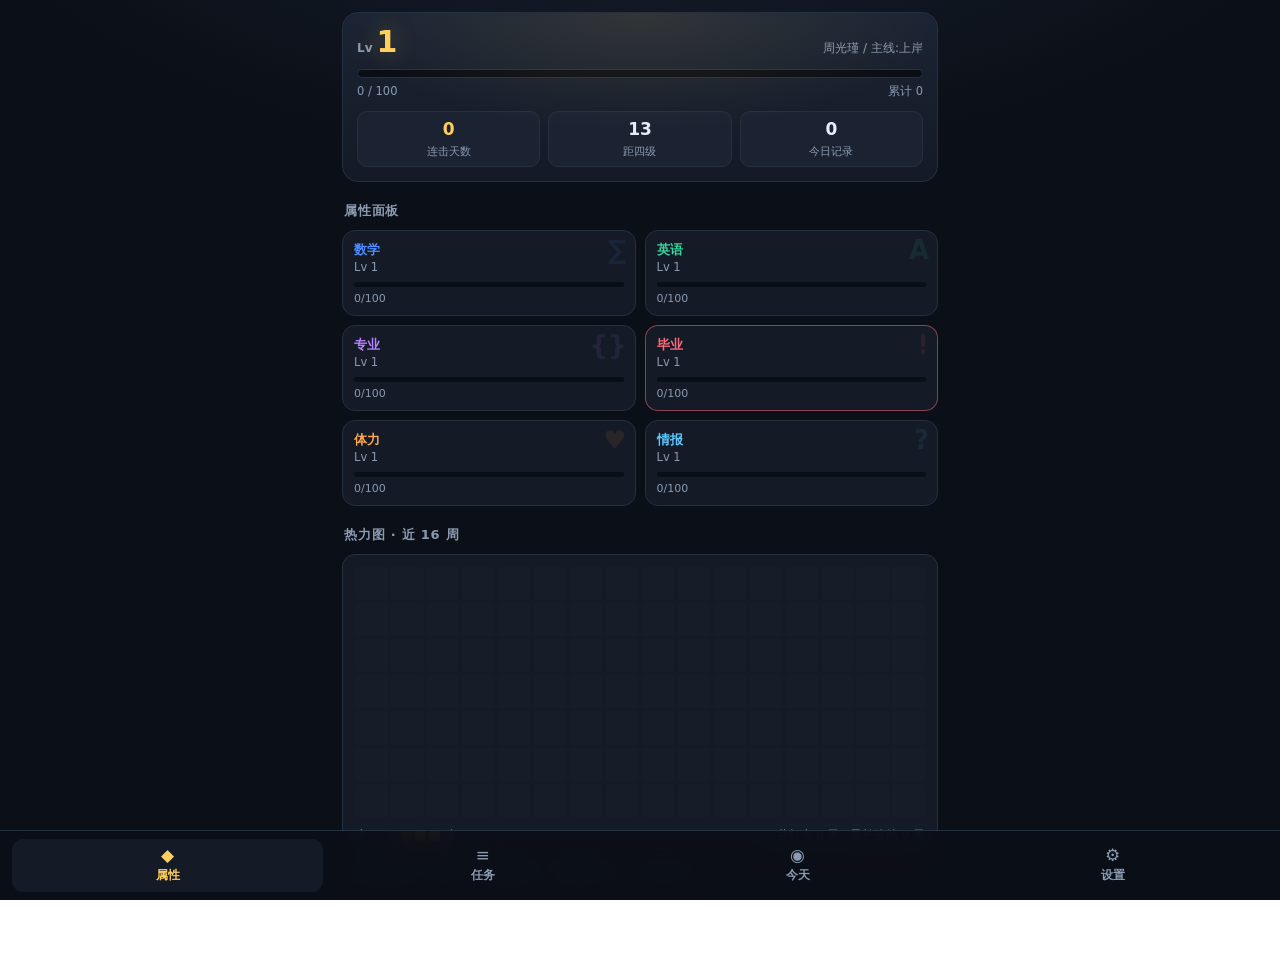
==== index.html @ 37617f22 "deploy 2026-10-19 11:22" ====
<!DOCTYPE html>
<html lang="zh-CN">
<head>
<meta charset="utf-8">
<title>战力面板 · Life RPG</title>
<meta name="viewport" content="width=device-width,initial-scale=1,viewport-fit=cover">
<meta name="theme-color" content="#0b0f17">
<meta name="apple-mobile-web-app-capable" content="yes">
<meta name="mobile-web-app-capable" content="yes">
<meta name="apple-mobile-web-app-status-bar-style" content="black-translucent">
<meta name="apple-mobile-web-app-title" content="战力面板">
<link rel="manifest" href="manifest.webmanifest">
<link rel="apple-touch-icon" href="icon-180.png">
<link rel="icon" href="icon-192.png">
<style>
:root{--bg:#0b0f17;--panel:#141a26;--panel2:#1b2333;--line:#26313f;--txt:#e7edf7;--dim:#8b9ab0;--gold:#ffcf5c;--danger:#ff6b7a;--tabh:62px}
*{box-sizing:border-box}
html,body{margin:0;padding:0}
body{
  background:radial-gradient(1200px 600px at 50% -200px,#1a2436 0%,var(--bg) 60%) fixed;
  color:var(--txt);
  font-family:system-ui,-apple-system,"PingFang SC","Microsoft YaHei",sans-serif;
  -webkit-tap-highlight-color:transparent;-webkit-text-size-adjust:100%;
  padding:calc(env(safe-area-inset-top) + 12px) 12px calc(var(--tabh) + env(safe-area-inset-bottom) + 24px);
  max-width:620px;margin:0 auto;
}
h2{font-size:13px;font-weight:600;color:var(--dim);margin:20px 2px 10px;letter-spacing:.06em}
h2:first-child{margin-top:4px}

/* 页面切换 */
.page{display:none}
.page.on{display:block;animation:fade .18s ease-out}
@keyframes fade{from{opacity:0;transform:translateY(4px)}to{opacity:1;transform:none}}

/* 底部导航 */
.tabbar{
  position:fixed;left:0;right:0;bottom:0;z-index:40;
  display:flex;gap:4px;padding:8px 12px calc(env(safe-area-inset-bottom) + 8px);
  background:rgba(11,15,23,.92);backdrop-filter:blur(14px);
  border-top:1px solid var(--line);
}
.tabbar button{
  flex:1;background:transparent;border:0;color:var(--dim);font-family:inherit;
  font-size:12px;font-weight:600;padding:8px 0;border-radius:11px;cursor:pointer;
  display:flex;flex-direction:column;align-items:center;gap:3px;
}
.tabbar button b{font-size:17px;font-weight:400;line-height:1}
.tabbar button.on{color:var(--gold);background:var(--panel)}

/* 顶部状态 */
.hud{background:linear-gradient(180deg,#1b2434,#141a26);border:1px solid var(--line);border-radius:16px;padding:14px;position:relative;overflow:hidden}
.hud::after{content:"";position:absolute;inset:0;background:radial-gradient(300px 120px at 50% 0,rgba(255,207,92,.10),transparent);pointer-events:none}
.hud-top{display:flex;align-items:baseline;gap:10px}
.lv{font-size:30px;font-weight:800;color:var(--gold);line-height:1;text-shadow:0 0 22px rgba(255,207,92,.35)}
.lv small{font-size:12px;font-weight:600;color:var(--dim);margin-right:4px}
.hud-title{font-size:12px;color:var(--dim);margin-left:auto}
.bar{height:9px;border-radius:9px;background:#0a0e15;border:1px solid var(--line);overflow:hidden;margin:12px 0 6px}
.bar>i{display:block;height:100%;width:0;border-radius:9px;transition:width .45s cubic-bezier(.2,.8,.2,1);background:linear-gradient(90deg,#8a6b1f,#ffcf5c)}
.hud-meta{display:flex;justify-content:space-between;font-size:11.5px;color:var(--dim)}
.chips{display:flex;gap:8px;margin-top:12px}
.chip{flex:1;background:var(--panel2);border:1px solid var(--line);border-radius:10px;padding:7px 8px;text-align:center}
.chip b{display:block;font-size:17px;font-weight:800;line-height:1.25}
.chip span{font-size:11px;color:var(--dim)}
.chip.hot b{color:var(--gold)}

/* 属性卡 */
.attrs{display:grid;grid-template-columns:1fr 1fr;gap:9px}
.card{background:var(--panel);border:1px solid var(--line);border-radius:13px;padding:10px 11px;position:relative;overflow:hidden}
.card .glyph{position:absolute;right:8px;top:4px;font-size:26px;opacity:.09;font-weight:800}
.card h3{margin:0;font-size:13px;font-weight:700}
.card .cval{font-size:11.5px;color:var(--dim);margin-top:1px}
.card .cbar{height:5px;border-radius:5px;background:#0a0e15;overflow:hidden;margin:8px 0 5px}
.card .cbar>i{display:block;height:100%;width:0;border-radius:5px;transition:width .45s cubic-bezier(.2,.8,.2,1)}
.card .foot{font-size:11px;color:var(--dim);display:flex;justify-content:space-between}
.card.risk{border-color:rgba(255,107,122,.5)}
.card.risk h3{color:var(--danger)}
.card.bump{animation:bump .45s}
@keyframes bump{0%{transform:scale(1)}35%{transform:scale(1.045)}100%{transform:scale(1)}}

/* 热力图 */
.hm{background:var(--panel);border:1px solid var(--line);border-radius:13px;padding:12px}
.hmgrid{display:grid;grid-auto-flow:column;grid-template-columns:repeat(16,1fr);grid-template-rows:repeat(7,1fr);gap:3px;aspect-ratio:16/7}
.hmgrid i{display:block;border-radius:3px;background:#161d29}
.hmgrid i.f{background:#0f141d}
.hmgrid i.l1{background:#4a3a17}
.hmgrid i.l2{background:#8a6b1f}
.hmgrid i.l3{background:#c9a03a}
.hmgrid i.l4{background:#ffcf5c;box-shadow:0 0 7px rgba(255,207,92,.5)}
.hmlegend{display:flex;align-items:center;gap:6px;margin-top:11px;font-size:11.5px;color:var(--dim)}
.hmlegend .sw{display:flex;gap:3px}
.hmlegend .sw b{width:11px;height:11px;border-radius:3px;display:block}
.hmlegend #hmstat{margin-left:auto;font-variant-numeric:tabular-nums}
.hmdetail{margin-top:9px;padding-top:9px;border-top:1px solid #1b2431;font-size:11.5px;color:var(--txt);font-variant-numeric:tabular-nums}
.hmdetail[hidden]{display:none}
.hmgrid i.sel{outline:1px solid var(--gold);outline-offset:1px}

/* 任务 */
.taskhead{display:flex;align-items:center;gap:8px;margin:4px 0 10px}
.taskhead h2{margin:0;flex:1}
.mini{background:var(--panel);border:1px solid var(--line);color:var(--txt);border-radius:10px;padding:8px 12px;font-size:12px;font-family:inherit;cursor:pointer}
.mini.on{border-color:var(--gold);color:var(--gold)}
.dcard{background:var(--panel);border:1px solid var(--line);border-radius:13px;padding:12px 13px;margin-bottom:10px}
.dcard .dt{display:flex;align-items:baseline;gap:5px;font-size:12.5px;color:var(--dim)}
.dcard .dt b{font-size:20px;font-weight:800;color:var(--txt);line-height:1;font-variant-numeric:tabular-nums}
.dcard .dt b.done{color:var(--gold)}
.dcard .dt span{margin-left:auto;font-variant-numeric:tabular-nums}
.dcard .dbar{height:7px;border-radius:7px;background:#0a0e15;border:1px solid var(--line);overflow:hidden;margin-top:9px}
.dcard .dbar>i{display:block;height:100%;width:0;border-radius:7px;background:linear-gradient(90deg,#8a6b1f,#ffcf5c);transition:width .45s cubic-bezier(.2,.8,.2,1)}
.tasks{display:flex;flex-direction:column;gap:8px}
.task{display:flex;align-items:center;gap:11px;background:var(--panel);border:1px solid var(--line);border-radius:13px;padding:12px 13px;cursor:pointer;transition:transform .1s,background .15s}
.task:active{transform:scale(.985);background:var(--panel2)}
.task .dot{width:9px;height:9px;border-radius:50%;flex:none}
.task .tt{flex:1;min-width:0}
.task .tt b{display:block;font-size:14.5px;font-weight:600}
.task .tt i{display:block;font-size:11.5px;color:var(--dim);font-style:normal;margin-top:2px;overflow:hidden;text-overflow:ellipsis;white-space:nowrap}
.task .xp{font-size:12px;font-weight:800;flex:none}
.task .del{background:transparent;border:1px solid rgba(255,107,122,.5);color:var(--danger);border-radius:8px;padding:6px 9px;font-size:11px;font-family:inherit;flex:none}
.task.done{opacity:.42;background:#101620}
.task.done .tt b{color:var(--dim)}
.task.done .dot{box-shadow:none;filter:grayscale(.7)}
.task.done .xp{color:var(--dim)}

/* 今日主线 */
.focus{background:linear-gradient(180deg,#1d2740,#141a26);border:1px solid rgba(255,207,92,.38);border-radius:16px;padding:15px;position:relative;overflow:hidden;margin-bottom:4px}
.focus::after{content:"";position:absolute;inset:0;background:radial-gradient(280px 120px at 18% 0,rgba(255,207,92,.13),transparent);pointer-events:none}
.focus .ft{font-size:11.5px;color:var(--gold);letter-spacing:.16em;font-weight:700}
.focus .fn{font-size:23px;font-weight:800;margin:9px 0 7px;line-height:1.25;position:relative}
.focus .fm{font-size:11.5px;color:var(--dim);line-height:1.6;position:relative}
.focus .fm b{color:var(--gold)}
.focus .frow2{display:flex;gap:8px;margin-top:13px;position:relative}
.focus .frow2 button{flex:1;background:rgba(255,207,92,.13);border:1px solid rgba(255,207,92,.45);color:var(--gold);border-radius:10px;padding:10px 0;font-size:12.5px;font-weight:700;font-family:inherit;cursor:pointer}
.focus .frow2 button.ghost{background:transparent;border-color:var(--line);color:var(--dim);font-weight:600}
.focus .frow2 button:active{background:rgba(255,207,92,.24)}

/* 倒计时 */
.cds{display:flex;gap:8px}
.cd{flex:1;background:var(--panel);border:1px solid var(--line);border-radius:12px;padding:11px 6px;text-align:center;cursor:pointer;min-width:0}
.cd b{display:block;font-size:20px;font-weight:800;line-height:1.15;font-variant-numeric:tabular-nums}
.cd b small{font-size:10.5px;font-weight:600;color:var(--dim);margin-left:2px}
.cd span{font-size:11px;color:var(--dim);display:block;margin-top:3px;overflow:hidden;text-overflow:ellipsis;white-space:nowrap}
.cd.hot b{color:var(--gold)}
.cd.add{border-style:dashed;color:var(--dim);display:flex;align-items:center;justify-content:center;font-size:12px}
.cd:active{background:var(--panel2)}

/* 备考 / 章节进度 */
.tracks{display:flex;flex-direction:column;gap:8px}
.trk{background:var(--panel);border:1px solid var(--line);border-radius:12px;padding:11px 12px}
.trk .th{display:flex;align-items:baseline;gap:6px;font-size:12.5px}
.trk .th b{font-size:13px;font-weight:700}
.trk .th em{font-style:normal;color:var(--dim);font-variant-numeric:tabular-nums;margin-left:auto;font-size:11.5px}
.trk .tb{height:6px;border-radius:6px;background:#0a0e15;overflow:hidden;margin-top:8px}
.trk .tb>i{display:block;height:100%;width:0;border-radius:6px;background:linear-gradient(90deg,#2f5fb0,#4f8cff);transition:width .4s cubic-bezier(.2,.8,.2,1)}
.trk .nx{margin-top:7px;font-size:11px;color:var(--dim)}
.trk .ops{display:flex;gap:6px;margin-top:9px}
.trk .ops button{flex:1;background:var(--panel2);border:1px solid var(--line);color:var(--txt);border-radius:8px;padding:7px 0;font-size:12px;font-family:inherit;cursor:pointer}
.trk .ops button:active{background:#232e40}
.trk .ops button.p{color:var(--gold);border-color:rgba(255,207,92,.4)}

/* 断了的 */
.gaps{background:var(--panel);border:1px solid var(--line);border-radius:13px;overflow:hidden}
.gap{display:flex;align-items:center;gap:9px;padding:10px 12px;border-bottom:1px solid #1b2431;font-size:13px}
.gap:last-child{border-bottom:0}
.gap .gd{width:7px;height:7px;border-radius:50%;flex:none}
.gap .gn{flex:1;font-weight:600}
.gap .gv{font-size:12px;color:var(--gold);font-weight:700;font-variant-numeric:tabular-nums}
.gap.bad .gv{color:var(--danger)}

/* 表单 */
.form{background:var(--panel);border:1px solid var(--line);border-radius:13px;padding:13px;margin-bottom:10px}
.frow{display:flex;align-items:center;gap:10px;margin-bottom:9px}
.frow label{width:44px;font-size:12px;color:var(--dim);flex:none}
.frow input,.frow select{flex:1;width:100%;background:#0a0e15;border:1px solid var(--line);border-radius:9px;color:var(--txt);padding:9px 10px;font-size:13px;font-family:inherit;min-width:0}
.hubtip{font-size:11.5px;color:var(--dim);line-height:1.7;margin:0 2px 10px}

/* 战报 */
.rep{background:var(--panel);border:1px solid var(--line);border-radius:13px;padding:12px 13px;font-size:12.5px;line-height:1.95;white-space:pre-wrap;color:#c9d6e6;font-variant-numeric:tabular-nums}
.copybtn{width:100%;margin-top:8px;background:var(--panel);border:1px solid var(--line);color:var(--txt);border-radius:11px;padding:11px 0;font-size:12.5px;font-family:inherit;cursor:pointer}
.copybtn:active{background:var(--panel2)}

/* 时间线 */
.tl{background:var(--panel);border:1px solid var(--line);border-radius:13px;overflow:hidden}
.tl .row{display:flex;align-items:center;gap:9px;padding:9px 12px;border-bottom:1px solid #1b2431;font-size:13px}
.tl .row:last-child{border-bottom:0}
.tl .row .tm{color:var(--dim);font-size:11.5px;font-variant-numeric:tabular-nums;flex:none}
.tl .row .nm{font-weight:600}
.tl .row .g{margin-left:auto;font-size:12px;font-weight:800}
.tl .row .undo{flex:none;background:transparent;border:1px solid var(--line);color:var(--dim);border-radius:7px;width:26px;height:26px;line-height:1;font-size:12px;font-family:inherit;padding:0;cursor:pointer;margin-left:8px}
.tl .row .undo:active{color:var(--danger);border-color:rgba(255,107,122,.6)}
.empty{padding:20px 12px;text-align:center;color:var(--dim);font-size:12.5px;line-height:1.8}

/* 工具 */
.tools{display:flex;gap:8px;margin-top:22px}
.tools button,.tools label{flex:1;text-align:center;background:var(--panel);border:1px solid var(--line);color:var(--dim);border-radius:11px;padding:11px 0;font-size:12px;font-family:inherit;cursor:pointer}
.tools button:active,.tools label:active{background:var(--panel2)}
.note{font-size:11.5px;color:var(--dim);line-height:1.7;margin:12px 2px 0}
.note b{color:#c9d6e6}

/* 反馈 */
.demobar{display:flex;align-items:center;gap:8px;background:rgba(255,207,92,.14);border:1px solid rgba(255,207,92,.45);color:var(--gold);border-radius:11px;padding:9px 12px;font-size:11.5px;margin-bottom:12px}
.demobar b{font-weight:800}
.demobar a{margin-left:auto;color:var(--gold);text-decoration:underline;flex:none}
.demobar[hidden]{display:none}
#toast{position:fixed;left:50%;bottom:calc(var(--tabh) + env(safe-area-inset-bottom) + 18px);transform:translateX(-50%);pointer-events:none;z-index:50;display:flex;flex-direction:column;gap:6px;align-items:center}
#toast div{background:rgba(20,26,38,.96);border:1px solid var(--line);border-radius:11px;padding:9px 15px;font-size:13px;font-weight:700;animation:rise 1.5s ease-out forwards;white-space:nowrap;box-shadow:0 10px 30px rgba(0,0,0,.45)}
@keyframes rise{0%{opacity:0;transform:translateY(14px) scale(.94)}18%{opacity:1;transform:translateY(0) scale(1)}100%{opacity:0;transform:translateY(-26px)}}
</style>
</head>
<body>

<div class="demobar" id="demobar" hidden>
  <b>演示模式</b> · 数据是假的,不会写进你的存档
  <span id="demobarHint" hidden>关掉页面即可退出</span>
  <a href="./" id="demobarLink">退出演示</a>
</div>

<!-- ============ 页1:属性 ============ -->
<section class="page" id="p-panel">
  <div class="hud">
    <div class="hud-top">
      <div class="lv"><small>Lv</small><span id="plv">1</span></div>
      <div class="hud-title">周光瑾 / 主线:上岸</div>
    </div>
    <div class="bar"><i id="pxp"></i></div>
    <div class="hud-meta"><span id="pxptxt">0 / 100</span><span id="ptotal">累计 0</span></div>
    <div class="chips">
      <div class="chip hot"><b id="streak">0</b><span>连击天数</span></div>
      <div class="chip"><b id="dday">–</b><span id="ddlabel">倒计时</span></div>
      <div class="chip"><b id="todayn">0</b><span>今日记录</span></div>
    </div>
  </div>

  <h2>属性面板</h2>
  <div class="attrs" id="attrs"></div>

  <h2>热力图 · 近 16 周</h2>
  <div class="hm">
    <div class="hmgrid" id="hm"></div>
    <div class="hmlegend">
      <span>少</span>
      <span class="sw"><b style="background:#161d29"></b><b style="background:#4a3a17"></b><b style="background:#8a6b1f"></b><b style="background:#c9a03a"></b><b style="background:#ffcf5c"></b></span>
      <span>多</span>
      <span id="hmstat">—</span>
    </div>
    <div class="hmdetail" id="hmdetail" hidden></div>
  </div>

  <div class="note" id="trkSum">—</div>

</section>

<!-- ============ 页2:任务 ============ -->
<section class="page" id="p-tasks">
  <div class="taskhead">
    <h2 id="taskTitle">任务列表</h2>
    <button class="mini" id="btnManage">管理</button>
    <button class="mini" id="btnNew">+ 新建</button>
  </div>
  <div class="dcard" id="doneCard"></div>

  <div class="form" id="taskForm" hidden>
    <div class="frow"><label>名称</label><input id="fName" maxlength="20" placeholder="例如:数学一节"></div>
    <div class="frow"><label>属性</label><select id="fAttr"></select></div>
    <div class="frow"><label>经验</label><input id="fXp" type="number" min="1" max="300" inputmode="numeric" value="20"></div>
    <div class="frow"><label>时间</label><input id="fTime" type="time"></div>
    <div class="frow"><label>说明</label><input id="fDesc" maxlength="30" placeholder="可选"></div>
    <div class="tools" style="margin-top:4px">
      <button id="fSave">保存</button>
      <button id="fCancel">取消</button>
    </div>
  </div>

  <div class="tasks" id="tasks"></div>

  <div class="tools">
    <button id="btnResetTasks">恢复默认任务</button>
  </div>
</section>

<!-- ============ 页3:今天 ============ -->
<section class="page" id="p-today">
  <div class="focus" id="focus"></div>

  <div class="taskhead">
    <h2>倒计时</h2>
    <button class="mini" id="btnCdAdd">+ 添加</button>
  </div>
  <div class="cds" id="cds"></div>
  <div class="form" id="cdForm" hidden>
    <div class="frow"><label>名称</label><input id="cdName" maxlength="10" placeholder="例如:四级"></div>
    <div class="frow"><label>日期</label><input id="cdDate" type="date"></div>
    <div class="tools" style="margin-top:4px">
      <button id="cdSave">保存</button>
      <button id="cdCancel">取消</button>
      <button id="cdDel">删除</button>
    </div>
  </div>

  <h2>进度</h2>
  <div class="tracks" id="tracks"></div>

  <h2>今天</h2>
  <div class="tl" id="tl"></div>

  <h2 id="gapsTitle">断了的</h2>
  <div class="gaps" id="gaps"></div>

  <h2>今日结算</h2>
  <div class="rep" id="rep"></div>
  <button class="copybtn" id="btnCopy">复制今日战报</button>
  <button class="copybtn" id="btnShare" style="margin-top:8px">分享战报</button>
</section>

<!-- ============ 页4:设置 ============ -->
<section class="page" id="p-setup">
  <h2>同步到日历</h2>
  <p class="hubtip">给任务设了「时间」的,会导出成每天重复的日程。日历是<b>单向</b>的:这里是源头,日历只是收件箱——改完任务重新导一次即可。</p>
  <div class="tools" style="margin-top:0">
    <button id="btnIcsShare">分享到日历</button>
    <button id="btnIcsDown">导出 .ics</button>
  </div>
  <div class="note" id="icsNote">还没有设时间的任务。</div>

  <h2>数据</h2>
  <div class="tools" style="margin-top:0" id="dataTools">
    <button id="btnExp">导出备份</button>
    <label>导入备份<input type="file" id="fileImp" accept=".json,application/json" hidden></label>
    <button id="btnRst">清空</button>
  </div>
  <div class="note" id="bknote">数据只存在这台设备的浏览器里,清缓存或换浏览器就会丢。</div>

  <h2>音效</h2>
  <div class="tools" style="margin-top:0">
    <button id="btnSound">完成音效:开</button>
  </div>

  <h2>同步</h2>
  <p class="hubtip">打卡后自动把存档推到 <b>guangcat/life-rpg-data</b>(私有仓库),电脑上的定时任务从那里读。token 只存在这台设备,不会进备份文件。</p>
  <input id="syncTok" type="password" autocomplete="off" autocapitalize="off" spellcheck="false" placeholder="粘贴 GitHub token" style="width:100%;background:#0a0e15;border:1px solid var(--line);border-radius:9px;color:var(--txt);padding:9px 10px;font-size:13px;font-family:inherit">
  <div class="tools" style="margin-top:10px">
    <button id="btnSync">立即同步</button>
    <button id="btnSyncOff">停用同步</button>
  </div>
  <div class="note" id="syncNote">未设置</div>

  <div id="demoBlock">
  <h2>演示</h2>
  <div class="tools" style="margin-top:0">
    <button id="btnDemo">演示模式</button>
    <button id="btnDemoLock">演示 · 锁住退出</button>
  </div>
  </div>
</section>

<nav class="tabbar">
  <button data-p="panel" class="on"><b>◆</b>属性</button>
  <button data-p="tasks"><b>≡</b>任务</button>
  <button data-p="today"><b>◉</b>今天</button>
  <button data-p="setup"><b>⚙</b>设置</button>
</nav>

<div id="toast"></div>

<script>
/* URL 标志位。抽成函数是为了能在自检里直接喂字符串测,不依赖 location。 */
function queryFlag(name,search){
  const s=(search!==undefined)?search:((typeof location!=='undefined'&&location.search)||'');
  return new RegExp('[?&]'+name+'(=1)?(&|$)').test(s);
}
/* 演示模式:?demo=1 用一份假数据,存到另一个键、且完全不落盘,把手机递给别人点也不会污染记录。
   ?demo=1&lock=1 是"锁住的演示":不显示退出入口,而且进入时用 location.replace
   把真实 App 的历史记录顶掉,连返回键都回不到真实数据。 */
const DEMO=queryFlag('demo');
const DEMO_LOCK=DEMO&&queryFlag('lock');
const KEY=DEMO?'liferpg.demo':'liferpg.v1';
const UIKEY=DEMO?'liferpg.demo.ui':'liferpg.ui';

/* ===== 同步:打卡后把存档推到 GitHub 私有仓库 =====
   存档只在这台设备的 localStorage 里,电脑上的定时任务读不到。
   所以每次 save() 把整份存档 PUT 到 guangcat/life-rpg-data。
   token 单独存在 liferpg.sync,不进 S,所以导出备份里不会带着它。 */
const SYNC_REPO='guangcat/life-rpg-data';
const SYNC_PATH='backup.json';
const SYNC_KEY='liferpg.sync';
const syncCfg=function(){try{return JSON.parse(localStorage.getItem(SYNC_KEY)||'{}');}catch(e){return {};}};

const CATS=[
  {k:'math', n:'数学', c:'#4f8cff', g:'∑'},
  {k:'eng',  n:'英语', c:'#37d6a0', g:'A'},
  {k:'cs',   n:'专业', c:'#b783ff', g:'{}'},
  {k:'grad', n:'毕业', c:'#ff6b7a', g:'!'},
  {k:'vit',  n:'体力', c:'#ffa94d', g:'♥'},
  {k:'intel',n:'情报', c:'#5ec8ff', g:'?'}
];

/* 任务表版本号。改了下面这张表就要 +1,老存档会走一次 upgrade(),
   把旧默认任务换成新的,但打卡历史(log / days / attr)一条都不动。 */
const TASK_SET=2;

/* 任务按真实课表排的时间。t 是开始时间,wd 是星期(1=周一 … 7=周日),
   不写 wd 就是每天;写了的导出日历时只在那几天重复。 */
const DEFAULT_TASKS=[
  {id:'eng_main',  n:'背词 25 分钟',  c:'eng',  xp:25, d:'醒来第一件事', t:'07:00'},
  {id:'eng_drill', n:'精听一篇',      c:'eng',  xp:30, d:'35 分钟,精听或四级阅读', t:'07:25'},
  {id:'eng_words', n:'只背词',        c:'eng',  xp:12, d:'5 分钟也算,重要的是不断', t:''},
  {id:'prob_video',n:'概率论看课',    c:'math', xp:25, d:'1.9 倍速,约 1.5 集', t:'20:25'},
  {id:'math_block',n:'数学看课',      c:'math', xp:40, d:'45 分钟,高数', t:'21:00'},
  {id:'math_do',   n:'数学做题',      c:'math', xp:35, d:'45 分钟,做题才算数', t:'21:45'},
  {id:'math_fix',  n:'翻昨天错题',    c:'math', xp:15, d:'不想开始就先做这个', t:''},
  {id:'prob_makeup',n:'概率论补欠',   c:'math', xp:25, d:'补这周欠的集', t:'09:00', wd:[6]},
  {id:'prob_quiz', n:'概率论课后题',  c:'math', xp:50, d:'课后题 + 订正', t:'09:00', wd:[7]},
  {id:'grad_class',n:'上课全勤',      c:'grad', xp:20, d:'一节不逃,平时分是免费分', t:''},
  {id:'grad_hw',   n:'交作业',        c:'grad', xp:15, d:'平时分是白给的', t:''},
  {id:'grad_intel',n:'要考纲/往年题', c:'intel',xp:35, d:'免听课最大的风险是不知道考什么', t:''},
  {id:'vit_sleep', n:'23:30 关手机',  c:'vit',  xp:20, d:'作息是体力的唯一来源', t:'23:30'},
  {id:'vit_sport', n:'运动 20 分钟',  c:'vit',  xp:25, d:'体质测试也是学分', t:''},
  {id:'weekly',    n:'周复盘',        c:'intel',xp:15, d:'填路线图第 9 节', t:'21:30', wd:[7]},
  {id:'min_open',  n:'打开计划看一眼',c:'intel',xp:8,  d:'最低成本入口,用来续连击', t:''}
];

/* 第一版那 11 条的 id。升级时整批换掉,不在这个名单里的(用户自己加的)保留。 */
const V1_IDS=['eng_drill','eng_words','math_block','math_fix','cs_block',
              'grad_class','grad_hw','grad_intel','vit_sleep','vit_sport','min_open'];

/* 演示模式专用的任务表:去掉带「重修 / 免听」字样的两条。
   把手机递给朋友看时,这两条一眼就能看出私事,不该出现在演示里。 */
const DEMO_HIDE=['grad_class','grad_intel'];
const DEMO_TASKS=DEFAULT_TASKS.filter(t=>DEMO_HIDE.indexOf(t.id)<0);

/* 备考覆盖量 / 章节打点。这两个是「走到哪了」,不是任务,所以不计经验——
   否则会和「英语一局」「数学一节」重复计分。 */
const TRACKS=[
  {k:'vocab', n:'四级词汇', goal:2000, unit:'词', step:10, kind:'count'},
  {k:'paper', n:'四级真题', goal:5,    unit:'套', step:1,  kind:'count'},
  {k:'math',  n:'高数章节', goal:5,    unit:'章', step:1,  kind:'list',
   items:['极限与连续','导数与微分','中值定理与应用','不定积分','定积分及应用']},
  {k:'cs',    n:'408 四门', goal:4,    unit:'门', step:1,  kind:'list',
   items:['数据结构','计算机组成','计算机网络','操作系统']}
];
const freshTracks=function(){
  const o={};
  TRACKS.forEach(function(t){o[t.k]=0;});
  return o;
};

const need=lv=>100+(lv-1)*60;
function lvOf(xp){let lv=1,r=xp;while(r>=need(lv)){r-=need(lv);lv++;}return{lv,rem:r,need:need(lv)};}
const cat=k=>CATS.find(c=>c.k===k)||CATS[0];
const pad2=n=>String(n).padStart(2,'0');
function dayOf(d){return d.getFullYear()+'-'+pad2(d.getMonth()+1)+'-'+pad2(d.getDate());}
const day=()=>dayOf(new Date());
const hm=ts=>{const d=new Date(ts);return pad2(d.getHours())+':'+pad2(d.getMinutes());};
const esc=s=>String(s==null?'':s).replace(/[&<>"]/g,c=>({'&':'&amp;','<':'&lt;','>':'&gt;','"':'&quot;'}[c]));

function defaultCds(){
  const t=new Date();t.setHours(0,0,0,0);
  let e=nthSat(t.getFullYear(),12,3);
  if(!e||e<t)e=nthSat(t.getFullYear()+1,12,3);
  return [{id:'cet4',n:'四级',date:dayOf(e)}];
}

/* 新建任务时带上 added:算「多久没做」要用它,不能拿整个 App 的年龄当基准 */
const freshTasks=function(){
  const d=day();
  return DEFAULT_TASKS.map(function(t){ return Object.assign({},t,{added:d}); });
};

function blank(){
  const a={};
  CATS.forEach(c=>{a[c.k]=0;});
  return {attr:a,log:[],days:{},tasks:freshTasks(),
          cds:defaultCds(),focus:{},sound:true,tracks:freshTracks(),created:Date.now(),tv:TASK_SET};
}

/* 老存档升级。只动任务表:旧默认任务整批换成新版,用户自己加的那些留下,
   打卡历史(log / days / attr)一条不改。升级前把原始 JSON 存一份到
   liferpg.v1.bak,只存第一次的,后面再升级不会覆盖它。 */
function upgrade(o){
  if(o.tv===TASK_SET)return o;
  try{
    if(!localStorage.getItem(KEY+'.bak'))localStorage.setItem(KEY+'.bak',JSON.stringify(o));
  }catch(e){}
  const old=Array.isArray(o.tasks)?o.tasks:[];
  const mine=old.filter(function(t){return V1_IDS.indexOf(t.id)<0;});
  const next=freshTasks().concat(mine);
  next.forEach(function(t){
    const p=old.filter(function(x){return x.id===t.id;})[0];
    if(p&&p.added)t.added=p.added;
  });
  o.tasks=next;
  o.focus={};          /* 主线可能指向被换掉的那条,清掉重挑 */
  o.tv=TASK_SET;
  return o;
}

/* 造一份可看的假数据:近 40 天里留两段空档,今天已经打了 5 条卡。
   完全是确定性的,所以每次进演示模式看到的样子一样。 */
function demoState(){
  const s=blank();
  const now=new Date();now.setHours(0,0,0,0);
  const skip=[3,4,5,6,17];
  const T=DEMO_TASKS.slice().sort((a,b)=>b.xp-a.xp);   // 经验高的排前面,每天轮着取
  const HOLD={math_block:[0,1,2,3]};                    // 这几天故意不做数学,好让「今日主线」有话说
  s.tasks=DEMO_TASKS.map(function(t){
    return Object.assign({},t,{added:dayOf(new Date(now.getTime()-40*86400000))});
  });
  for(let i=39;i>=0;i--){
    if(skip.indexOf(i)>=0)continue;
    const d=new Date(now.getTime());d.setDate(now.getDate()-i);
    const k=dayOf(d);
    const n=(i%3===0)?6:((i%3===1)?4:5);
    s.days[k]={n:0,xp:0};
    for(let j=0;j<n;j++){
      const t=T[(i*2+j+2)%T.length];
      if(HOLD[t.id]&&HOLD[t.id].indexOf(i)>=0)continue;
      s.days[k].n++;
      s.days[k].xp+=t.xp;
      s.attr[t.c]+=t.xp;
      const hh=6+j*2;
      s.log.push({d:k,tm:pad2(hh)+':'+pad2((i*7+j*13)%60),
                  id:t.id,n:t.n,c:t.c,xp:t.xp,ts:d.getTime()+hh*3600000});
    }
  }
  s.created=now.getTime()-40*86400000;
  s.tracks={vocab:1240,paper:2,math:3,cs:1};
  return s;
}

let S=(function(){
  try{
    if(DEMO)return demoState();
    const r=localStorage.getItem(KEY);
    if(!r)return blank();
    let o=JSON.parse(r);
    if(!o||!o.attr)return blank();
    CATS.forEach(c=>{if(typeof o.attr[c.k]!=='number')o.attr[c.k]=0;});
    o.log=o.log||[];o.days=o.days||{};
    if(typeof o.created!=='number')o.created=Date.now();
    o=upgrade(o);
    if(!Array.isArray(o.tasks)||!o.tasks.length)o.tasks=freshTasks();
    /* 老存档的任务没有 added:用 App 创建那天兜底,保持它原来的「多久没做」含义 */
    const born=dayOf(new Date(o.created));
    o.tasks.forEach(function(t){ if(!t.added)t.added=born; });
    if(!Array.isArray(o.cds))o.cds=defaultCds();
    if(!o.focus||typeof o.focus!=='object')o.focus={};
    if(typeof o.sound!=='boolean')o.sound=true;
    if(!o.tracks||typeof o.tracks!=='object')o.tracks=freshTracks();
    TRACKS.forEach(function(t){ if(typeof o.tracks[t.k]!=='number')o.tracks[t.k]=0; });
    return o;
  }catch(e){return blank();}
})();

const save=()=>{if(DEMO)return;try{localStorage.setItem(KEY,JSON.stringify(S));}catch(e){}
  scheduleSync();};
const total=()=>CATS.reduce((s,c)=>s+S.attr[c.k],0);
const taskById=id=>S.tasks.find(t=>t.id===id);

function streakOf(){
  const act=k=>(S.days[k]&&S.days[k].n>0)?1:0;
  const d=new Date();
  if(!act(day()))d.setDate(d.getDate()-1);
  let n=0;
  for(let i=0;i<400;i++){
    if(act(dayOf(d))){n++;d.setDate(d.getDate()-1);}else break;
  }
  return n;
}

function nthSat(y,mo,n){
  let c=0;
  for(let i=1;i<=31;i++){
    const t=new Date(y,mo-1,i);
    if(t.getMonth()!==mo-1)break;
    if(t.getDay()===6&&++c===n)return t;
  }
  return null;
}
function dday(){
  const t=new Date();t.setHours(0,0,0,0);
  let e=nthSat(t.getFullYear(),12,3);
  if(!e||e<t)e=nthSat(t.getFullYear()+1,12,3);
  return Math.max(0,Math.round((e-t)/86400000));
}

function toast(txt,color){
  const box=document.getElementById('toast');
  const el=document.createElement('div');
  el.textContent=txt;
  if(color)el.style.color=color;
  box.appendChild(el);
  setTimeout(()=>el.remove(),1500);
}

/* ---------- 页面切换 ---------- */
const PAGES=['panel','tasks','today','setup'];
let page='panel';
try{const u=localStorage.getItem(UIKEY);if(PAGES.indexOf(u)>=0)page=u;}catch(e){}
function showPage(p){
  page=p;
  PAGES.forEach(k=>{
    const el=document.getElementById('p-'+k);
    if(el)el.classList.toggle('on',k===p);
  });
  document.querySelectorAll('.tabbar button').forEach(b=>b.classList.toggle('on',b.dataset.p===p));
  window.scrollTo(0,0);
  if(!DEMO){try{localStorage.setItem(UIKEY,p);}catch(e){}}
}

/* ---------- 完成音效 ---------- */
/* 用 Web Audio 现场合成一个上行三音的「成就」音。好处:不需要任何音频文件,
   离线也能响,也没有版权问题。
   想换成自己的音效(比如 Steam 那个),把 achievement.mp3 / .m4a / .ogg
   放到和 index.html 同一个目录,会自动优先用它,合成音退化为兜底。 */
let AC=null,CUSTOM=null,customSrc=null,customTried=false;

function probeCustomSound(){
  if(customTried||typeof fetch!=='function')return;
  customTried=true;
  ['achievement.m4a','achievement.mp3','achievement.ogg'].forEach(function(n){
    fetch(n,{method:'HEAD'}).then(function(r){
      if(r.ok&&!customSrc&&typeof Audio!=='undefined'){
        customSrc=n;
        CUSTOM=new Audio(n);
        CUSTOM.preload='auto';
      }
    }).catch(function(){});
  });
}

/* 把排布逻辑抽出来,这样可以用 OfflineAudioContext 离线渲染验证"真的有声音",
   而不是只验证"没报错"。 */
function scheduleAchievement(ctx,t0){
  const master=ctx.createGain();
  master.gain.value=0.8;
  master.connect(ctx.destination);
  [[659.25,0],[987.77,0.085],[1318.51,0.17]].forEach(function(n){
    const at=t0+n[1];
    [[1,0.50],[2,0.14],[3,0.05]].forEach(function(p){
      const o=ctx.createOscillator(),g=ctx.createGain();
      o.type='sine';
      o.frequency.value=n[0]*p[0];
      if(p[0]>1)o.detune.value=6;
      g.gain.setValueAtTime(0.0001,at);
      g.gain.exponentialRampToValueAtTime(Math.max(0.0002,p[1]),at+0.012);
      g.gain.exponentialRampToValueAtTime(0.0001,at+0.62);
      o.connect(g);g.connect(master);
      o.start(at);o.stop(at+0.7);
    });
  });
  return master;
}

function synthAchievement(){
  const Ctor=(typeof window!=='undefined')&&(window.AudioContext||window.webkitAudioContext);
  if(!Ctor)return;
  try{ if(!AC)AC=new Ctor(); }catch(e){ return; }
  if(AC.state==='suspended'){ try{ AC.resume(); }catch(e){} }
  scheduleAchievement(AC,AC.currentTime+0.02);
}

function playAchievement(){
  if(!S.sound)return;
  if(customSrc&&CUSTOM){
    try{
      CUSTOM.currentTime=0;
      const p=CUSTOM.play();
      if(p&&p.catch)p.catch(function(){ synthAchievement(); });
      return;
    }catch(e){}
  }
  synthAchievement();
}

function renderSound(){
  const b=document.getElementById('btnSound');
  if(b)b.textContent='完成音效:'+(S.sound?'开':'关');
}

/* ---------- 记录一次 ---------- */
function record(id){
  const t=taskById(id);
  if(!t){toast('任务不存在','#ff6b7a');return;}
  /* 一天一条只能记一次。否则连点就能刷经验,等级和热力图会一起失真;
     手滑连点两下也很常见。点错了用「今天」页的撤销,不要靠再点一次。 */
  if(doneToday(t)){toast('今天已经打过卡了','#ffd27a');return;}
  const before=lvOf(total()).lv;
  S.attr[t.c]=S.attr[t.c]+Number(t.xp||0);
  const d=day(),now=new Date();
  S.log.push({d:d,tm:hm(now),id:t.id,n:t.n,c:t.c,xp:Number(t.xp||0),ts:now.getTime()});
  S.days[d]=S.days[d]||{n:0,xp:0};
  S.days[d].n++;S.days[d].xp+=Number(t.xp||0);
  save();
  playAchievement();
  toast(cat(t.c).n+' +'+t.xp,cat(t.c).c);
  const after=lvOf(total()).lv;
  if(after>before)setTimeout(()=>toast('升级!Lv '+after,'#ffcf5c'),260);
  render();
}

/* ---------- 渲染:属性 ---------- */
const HM_WEEKS=16;

function heatCells(){
  const today=new Date();today.setHours(0,0,0,0);
  const dow=(today.getDay()+6)%7;                 // 0 = 周一
  const start=new Date(today);
  start.setDate(start.getDate()-dow-(HM_WEEKS-1)*7);
  const out=[];
  for(let i=0;i<HM_WEEKS*7;i++){
    const d=new Date(start.getTime());
    d.setDate(start.getDate()+i);
    const k=dayOf(d);
    const future=d.getTime()>today.getTime();
    out.push({k:k,future:future,xp:(!future&&S.days[k])?S.days[k].xp:0});
  }
  return out;
}

function lvlOf(xp){
  if(!xp)return 0;
  if(xp<=30)return 1;
  if(xp<=70)return 2;
  if(xp<=140)return 3;
  return 4;
}

function activeKeys(){
  return Object.keys(S.days)
    .filter(k=>S.days[k]&&S.days[k].n>0)
    .sort();
}

function longestStreak(){
  let best=0,cur=0,prev=null;
  activeKeys().forEach(k=>{
    const d=new Date(k+'T00:00:00');
    cur=(prev&&Math.round((d-prev)/86400000)===1)?cur+1:1;
    if(cur>best)best=cur;
    prev=d;
  });
  return best;
}

/* 手机上 title 属性不会显示,所以格子必须点得动 */
let hmSel='';

function renderHeat(){
  const el=document.getElementById('hm');
  if(!el)return;
  el.innerHTML=heatCells().map(function(c){
    const L=c.future?0:lvlOf(c.xp);
    let cls=(c.future?'f':(L?('l'+L):''));
    if(c.k===hmSel)cls+=' sel';
    return '<i class="'+cls+'" data-d="'+c.k+'" title="'+c.k+(c.future?'':(' · '+c.xp+' XP'))+'"></i>';
  }).join('');
  const st=document.getElementById('hmstat');
  if(st)st.textContent='共打卡 '+activeKeys().length+' 天 · 最长连续 '+longestStreak()+' 天';
  renderHeatDetail();
}

function renderHeatDetail(){
  const el=document.getElementById('hmdetail');
  if(!el)return;
  if(!hmSel){el.hidden=true;el.textContent='';return;}
  const d=S.days[hmSel];
  const rows=S.log.filter(function(l){return l.d===hmSel;});
  el.textContent=hmSel+((d&&d.n)
    ? (' · '+d.n+' 条记录 · +'+d.xp+' XP'+(rows.length?(' · 最后一条 '+rows[rows.length-1].tm):''))
    : ' · 没有记录');
  el.hidden=false;
}

function renderPanel(){
  const t=total(),p=lvOf(t);
  document.getElementById('plv').textContent=p.lv;
  document.getElementById('pxp').style.width=(p.rem/p.need*100)+'%';
  document.getElementById('pxptxt').textContent=p.rem+' / '+p.need;
  document.getElementById('ptotal').textContent='累计 '+t;
  document.getElementById('streak').textContent=streakOf();

  const today=day(),rows=S.log.filter(l=>l.d===today);
  document.getElementById('todayn').textContent=rows.length;

  document.getElementById('attrs').innerHTML=CATS.map(c=>{
    const xp=S.attr[c.k],a=lvOf(xp);
    const gain=rows.filter(r=>r.c===c.k).reduce((s,r)=>s+r.xp,0);
    return '<div class="card'+(c.k==='grad'?' risk':'')+'">'
      +'<div class="glyph" style="color:'+c.c+'">'+c.g+'</div>'
      +'<h3 style="color:'+c.c+'">'+c.n+'</h3>'
      +'<div class="cval">Lv '+a.lv+'</div>'
      +'<div class="cbar"><i style="background:'+c.c+';width:'+(a.rem/a.need*100)+'%"></i></div>'
      +'<div class="foot"><span>'+a.rem+'/'+a.need+'</span><span>'+(gain>0?'今日 +'+gain:'')+'</span></div>'
      +'</div>';
  }).join('');

  renderHeat();
}

/* ---------- 渲染:任务 ---------- */
let manage=false,editing=null;

function renderTasks(){
  const today=day();
  const doneSet={};
  S.log.forEach(l=>{if(l.d===today)doneSet[l.id]=1;});

  document.getElementById('btnManage').classList.toggle('on',manage);
  document.getElementById('btnManage').textContent=manage?'完成':'管理';

  const doneN=S.tasks.filter(t=>doneSet[t.id]).length;
  const totalN=S.tasks.length;
  const xpToday=S.log.filter(l=>l.d===today).reduce((s,l)=>s+l.xp,0);
  const pct=totalN?Math.round(doneN/totalN*100):0;
  document.getElementById('doneCard').innerHTML=
    '<div class="dt"><b class="'+((totalN&&doneN>=totalN)?'done':'')+'">'+doneN+'</b>/ '+totalN+' 条已完成'
    +'<span>'+(manage?'点任务可改':('今日 +'+xpToday+' XP'))+'</span></div>'
    +'<div class="dbar"><i style="width:'+pct+'%"></i></div>';

  const box=document.getElementById('tasks');
  if(!S.tasks.length){
    box.innerHTML='<div class="empty">还没有任务。<br>点右上角「+ 新建」加一个。</div>';
    return;
  }

  // 未完成的在上面,已完成的沉到最下面;组内保持原顺序
  const list=S.tasks
    .map((t,i)=>({t:t,i:i}))
    .sort((a,b)=>{
      const da=doneSet[a.t.id]?1:0,db=doneSet[b.t.id]?1:0;
      if(da!==db)return da-db;
      return a.i-b.i;
    })
    .map(x=>x.t);

  const WD=['','周一','周二','周三','周四','周五','周六','周日'];
  box.innerHTML=list.map(t=>{
    const c=cat(t.c);
    const done=!!doneSet[t.id];
    const when=!t.t?'':((t.wd&&t.wd.length?'每'+t.wd.map(function(w){return WD[w];}).join('、'):'每天')+' '+t.t);
    const meta=[t.d,when].filter(Boolean).join(' · ');
    return '<div class="task'+(done?' done':'')+'" data-id="'+t.id+'">'
      +'<span class="dot" style="background:'+c.c+';box-shadow:0 0 10px '+c.c+'66"></span>'
      +'<span class="tt"><b>'+esc(t.n)+'</b><i>'+esc(meta)+'</i></span>'
      +'<span class="xp" style="color:'+c.c+'">+'+t.xp+'</span>'
      +(manage?'<button class="del" data-del="'+t.id+'">删</button>':'')
      +'</div>';
  }).join('');
}

function fillAttrSelect(){
  document.getElementById('fAttr').innerHTML=CATS.map(c=>'<option value="'+c.k+'">'+c.n+'</option>').join('');
}

function openForm(t){
  editing=t?t.id:null;
  document.getElementById('fName').value=t?t.n:'';
  document.getElementById('fAttr').value=t?t.c:'eng';
  document.getElementById('fXp').value=t?t.xp:20;
  document.getElementById('fTime').value=t?(t.t||''):'';
  document.getElementById('fDesc').value=t?(t.d||''):'';
  document.getElementById('taskForm').hidden=false;
  document.getElementById('fName').focus();
}
function closeForm(){
  editing=null;
  document.getElementById('taskForm').hidden=true;
}

/* ---------- 渲染:今天 ---------- */
function reportText(){
  const rows=S.log.filter(l=>l.d===day());
  const per={};
  rows.forEach(r=>{per[r.c]=(per[r.c]||0)+r.xp;});
  const gains=CATS.filter(c=>per[c.k]).map(c=>c.n+' +'+per[c.k]).join('   ');
  const xp=rows.reduce((s,r)=>s+r.xp,0);
  const nc=nearestCd();
  return '【'+day()+' 战报】\n'
    +'记录 '+rows.length+' 次 · 今日 +'+xp+' XP\n'
    +(gains||'(今天还没记录)')+'\n'
    +'Lv '+lvOf(total()).lv+'(累计 '+total()+') · 连击 '+streakOf()+' 天\n'
    +(nc?('距'+nc.c.n+' '+nc.d+' 天'):'没有倒计时');
}

function renderToday(){
  const today=day();
  const rows=S.log.map(function(l,i){return {l:l,i:i};})
                  .filter(function(x){return x.l.d===today;});
  document.getElementById('tl').innerHTML=rows.length
    ? rows.slice().reverse().map(function(x){
        const r=x.l,c=cat(r.c);
        return '<div class="row"><span class="tm">'+r.tm+'</span>'
          +'<span class="nm">'+esc(r.n)+'</span>'
          +'<span class="g" style="color:'+c.c+'">'+c.n+' +'+r.xp+'</span>'
          +'<button class="undo" data-i="'+x.i+'" title="撤销">✕</button></div>';
      }).join('')
    : '<div class="empty">今天还没有记录。<br>去「任务」页点一下任意一条。</div>';

  document.getElementById('rep').textContent=reportText();

  const n=S.tasks.filter(t=>t.t&&/^\d{1,2}:\d{2}$/.test(t.t)).length;
  document.getElementById('icsNote').textContent=n
    ? ('有 '+n+' 条任务设了时间,会导出成每天重复的日程。')
    : '还没有设时间的任务。去「任务」页给某条任务填上时间,就能导到日历了。';

  const bk=document.getElementById('bknote');
  let t2;
  if(!S.lastExport)t2='<b>还没备份过。</b>点上面导出,把 json 存到 D 盘。';
  else{
    const dd=Math.floor((Date.now()-S.lastExport)/86400000);
    t2=dd<=0?'上次备份:今天':('上次备份:'+dd+' 天前'+(dd>=7?' <b>——该备份了</b>':''));
  }
  bk.innerHTML='数据只存在这台设备的浏览器里,清缓存或换浏览器就会丢。'+t2;
}

/* ---------- 渲染:今日主线 / 倒计时 / 断了的 ---------- */
function lastDoneTs(id){
  let t=0;
  S.log.forEach(l=>{if(l.id===id&&l.ts>t)t=l.ts;});
  return t;
}
const doneToday=t=>S.log.some(l=>l.d===day()&&l.id===t.id);

function gapOf(t){
  if(doneToday(t))return 0;
  let base=lastDoneTs(t.id);
  if(!base&&t.added){
    const a=new Date(t.added+'T00:00:00');
    if(!isNaN(a.getTime()))base=a.getTime();
  }
  if(!base)base=S.created||Date.now();
  const d0=new Date(base);d0.setHours(0,0,0,0);
  const d1=new Date();d1.setHours(0,0,0,0);
  return Math.max(0,Math.round((d1-d0)/86400000));
}

function pickFocus(excludeId){
  let best=null,bs=-1;
  S.tasks.forEach(t=>{
    if(doneToday(t))return;
    if(excludeId&&t.id===excludeId)return;
    const s=gapOf(t)*2+t.xp/10;
    if(s>bs){bs=s;best=t;}
  });
  return best;
}

function focusTask(){
  const today=day();
  if(!S.focus||S.focus.d!==today){
    const t=pickFocus(null);
    S.focus={d:today,id:t?t.id:''};
    save();
    return t;
  }
  const t=taskById(S.focus.id);
  if(!t||doneToday(t)){
    const n=pickFocus(null);
    S.focus={d:today,id:n?n.id:''};
    save();
    return n;
  }
  return t;
}

function renderFocus(){
  const el=document.getElementById('focus');
  if(!el)return;
  const doneN=S.tasks.filter(doneToday).length;
  const t=focusTask();
  if(!t){
    el.innerHTML='<div class="ft">今日主线</div>'
      +'<div class="fn">'+(S.tasks.length?'今天的都做完了':'还没有任务')+'</div>'
      +'<div class="fm">'+(S.tasks.length?(doneN+' / '+S.tasks.length+' 条已打卡'):'先去「任务」页加一条')+'</div>';
    return;
  }
  const g=gapOf(t),c=cat(t.c);
  el.innerHTML='<div class="ft">今日主线</div>'
    +'<div class="fn">'+esc(t.n)+'</div>'
    +'<div class="fm">'+c.n+' +'+t.xp
      +(g>=2?(' · 已经 <b>'+g+' 天</b>没做了'):'')
      +(t.d?(' · '+esc(t.d)):'')+'</div>'
    +'<div class="frow2">'
      +'<button class="ghost" id="focusSwap">换一条</button>'
      +'<button id="focusDo">已经完成</button>'
    +'</div>';
}

function cdDays(dstr){
  const d=new Date(dstr+'T00:00:00');d.setHours(0,0,0,0);
  const t=new Date();t.setHours(0,0,0,0);
  return Math.round((d-t)/86400000);
}
function nearestCd(){
  let best=null;
  (S.cds||[]).forEach(c=>{
    const d=cdDays(c.date);
    if(d<0)return;
    if(!best||d<best.d)best={c:c,d:d};
  });
  return best;
}
function renderCds(){
  const el=document.getElementById('cds');
  if(!el)return;
  const list=(S.cds||[]).slice().sort((a,b)=>(a.date<b.date?-1:1));
  el.innerHTML=list.map(c=>{
    const d=cdDays(c.date);
    return '<div class="cd'+((d>=0&&d<=30)?' hot':'')+'" data-cd="'+c.id+'">'
      +'<b>'+(d<0?'已过':(d+'<small>天</small>'))+'</b>'
      +'<span>'+esc(c.n)+'</span></div>';
  }).join('')+'<div class="cd add" data-cd="">+ 添加</div>';

  const ne=nearestCd();
  const num=document.getElementById('dday'),lab=document.getElementById('ddlabel');
  if(num&&lab){
    if(ne){num.textContent=ne.d;lab.textContent='距'+ne.c.n;}
    else{num.textContent='—';lab.textContent='暂无倒计时';}
  }
}

function renderGaps(){
  const el=document.getElementById('gaps'),ti=document.getElementById('gapsTitle');
  if(!el)return;
  const rows=S.tasks.map(t=>({t:t,g:gapOf(t)}))
    .filter(x=>x.g>=2).sort((a,b)=>b.g-a.g).slice(0,6);
  if(ti)ti.textContent='断了的'+(rows.length?(' · '+rows.length):'');
  if(!rows.length){el.innerHTML='<div class="empty">暂时没有断的</div>';return;}
  el.innerHTML=rows.map(x=>{
    const c=cat(x.t.c);
    return '<div class="gap'+(x.g>=5?' bad':'')+'">'
      +'<span class="gd" style="background:'+c.c+'"></span>'
      +'<span class="gn">'+esc(x.t.n)+'</span>'
      +'<span class="gv">'+x.g+' 天没做</span></div>';
  }).join('');
}

let cdEditing=null;
function openCdForm(c){
  cdEditing=c?c.id:null;
  document.getElementById('cdName').value=c?c.n:'';
  document.getElementById('cdDate').value=c?c.date:'';
  document.getElementById('cdDel').hidden=!c;
  document.getElementById('cdForm').hidden=false;
}
function closeCdForm(){
  cdEditing=null;
  document.getElementById('cdForm').hidden=true;
}

/* 备考覆盖量 / 章节打点 */
function renderTracks(){
  const el=document.getElementById('tracks');
  if(el){
    el.innerHTML=TRACKS.map(function(t){
      const now=Math.min(t.goal,Math.max(0,Number((S.tracks||{})[t.k])||0));
      const pct=t.goal?Math.round(now/t.goal*100):0;
      const nx=(t.kind==='list'&&now<t.goal)
        ? ('<div class="nx">下一'+t.unit+': '+esc(t.items[now])+'</div>') : '';
      return '<div class="trk">'
        +'<div class="th"><b>'+t.n+'</b><em>'+now+' / '+t.goal+' '+t.unit+'</em></div>'
        +'<div class="tb"><i style="width:'+pct+'%"></i></div>'
        +nx
        +'<div class="ops">'
          +'<button data-trk="'+t.k+'" data-d="-1">− '+t.step+'</button>'
          +'<button class="p" data-trk="'+t.k+'" data-d="1">+ '+t.step+'</button>'
        +'</div></div>';
    }).join('');
  }
  const sum=document.getElementById('trkSum');
  if(sum){
    sum.textContent='进度:'+TRACKS.map(function(t){
      const now=Math.min(t.goal,Math.max(0,Number((S.tracks||{})[t.k])||0));
      return t.n+' '+now+'/'+t.goal;
    }).join(' · ');
  }
}

function render(){
  renderPanel();
  renderTasks();
  renderToday();
  renderFocus();
  renderCds();
  renderGaps();
  renderTracks();
  renderSound();
}

/* 撤销一条记录:三处必须同时回滚(属性经验 / 当天 days / log),漏一处统计就长期偏掉 */
function undoLog(i){
  const l=S.log[i];
  if(!l)return;
  S.log.splice(i,1);
  S.attr[l.c]=Math.max(0,(S.attr[l.c]||0)-l.xp);
  const d=S.days[l.d];
  if(d){
    d.n=Math.max(0,d.n-1);
    d.xp=Math.max(0,d.xp-l.xp);
    if(d.n<=0)delete S.days[l.d];
  }
  save();
  render();
}

/* ---------- 日历 ---------- */
function icsEsc(s){
  return String(s==null?'':s)
    .replace(/\\/g,'\\\\').replace(/;/g,'\\;').replace(/,/g,'\\,')
    .replace(/\r?\n/g,'\\n');
}
function icsStamp(d){
  return d.getUTCFullYear()+pad2(d.getUTCMonth()+1)+pad2(d.getUTCDate())
    +'T'+pad2(d.getUTCHours())+pad2(d.getUTCMinutes())+pad2(d.getUTCSeconds())+'Z';
}
function icsLocal(d){
  return d.getFullYear()+pad2(d.getMonth()+1)+pad2(d.getDate())
    +'T'+pad2(d.getHours())+pad2(d.getMinutes())+'00';
}
function scheduled(){return S.tasks.filter(t=>t.t&&/^\d{1,2}:\d{2}$/.test(t.t));}

function buildICS(){
  const now=new Date(),stamp=icsStamp(now);
  const L=['BEGIN:VCALENDAR','VERSION:2.0','PRODID:-//life-rpg//ZH-CN','CALSCALE:GREGORIAN','METHOD:PUBLISH'];
  scheduled().forEach(t=>{
    const p=t.t.split(':');
    const d0=new Date();d0.setHours(Number(p[0]),Number(p[1]),0,0);
    const d1=new Date(d0.getTime()+30*60000);
    L.push('BEGIN:VEVENT');
    L.push('UID:liferpg-'+t.id+'@life-rpg');
    L.push('DTSTAMP:'+stamp);
    L.push('DTSTART:'+icsLocal(d0));
    L.push('DTEND:'+icsLocal(d1));
    /* 带 wd 的只在指定的星期重复,否则每天 */
    const BY=['MO','TU','WE','TH','FR','SA','SU'];
    L.push(t.wd&&t.wd.length
      ? ('RRULE:FREQ=WEEKLY;BYDAY='+t.wd.map(function(w){return BY[w-1];}).join(','))
      : 'RRULE:FREQ=DAILY');
    L.push('SUMMARY:'+icsEsc(t.n));
    L.push('DESCRIPTION:'+icsEsc('属性 '+cat(t.c).n+' +'+t.xp+(t.d?(' / '+t.d):'')));
    L.push('BEGIN:VALARM');
    L.push('TRIGGER:-PT0M');
    L.push('ACTION:DISPLAY');
    L.push('DESCRIPTION:'+icsEsc(t.n));
    L.push('END:VALARM');
    L.push('END:VEVENT');
  });
  L.push('END:VCALENDAR');
  return L.join('\r\n')+'\r\n';
}

function icsBlob(){return new Blob([buildICS()],{type:'text/calendar;charset=utf-8'});}

function exportICS(){
  const n=scheduled().length;
  if(!n){toast('没有设时间的任务','#ff6b7a');return;}
  const url=URL.createObjectURL(icsBlob());
  const a=document.createElement('a');
  a.href=url;a.download='life-rpg.ics';a.click();
  setTimeout(()=>URL.revokeObjectURL(url),5000);
  toast('已导出 '+n+' 条日程','#37d6a0');
}

async function shareICS(){
  const n=scheduled().length;
  if(!n){toast('没有设时间的任务','#ff6b7a');return;}
  try{
    const f=new File([buildICS()],'life-rpg.ics',{type:'text/calendar'});
    if(navigator.canShare&&navigator.canShare({files:[f]})){
      await navigator.share({files:[f],title:'life-rpg 日程'});
      toast('已发送','#37d6a0');
    }else{
      exportICS();
    }
  }catch(e){/* 用户取消 */}
}

/* ---------- 事件绑定 ---------- */
document.querySelectorAll('.tabbar button').forEach(b=>{
  b.addEventListener('click',()=>showPage(b.dataset.p));
});

document.getElementById('focus').addEventListener('click',function(e){
  const b=e.target.closest('button');
  if(!b)return;
  if(b.id==='focusDo'){
    const t=focusTask();
    if(t)record(t.id);
  }else if(b.id==='focusSwap'){
    const cur=(S.focus&&S.focus.id)||'';
    const n=pickFocus(cur);
    if(n){S.focus={d:day(),id:n.id};save();render();}
    else toast('没有别的未完成了','#ffd27a');
  }
});

document.getElementById('cds').addEventListener('click',function(e){
  const el=e.target.closest('[data-cd]');
  if(!el)return;
  const id=el.dataset.cd;
  openCdForm(id?(S.cds||[]).find(c=>c.id===id):null);
});
document.getElementById('btnCdAdd').addEventListener('click',function(){openCdForm(null);});
document.getElementById('cdCancel').addEventListener('click',function(){closeCdForm();});
document.getElementById('cdSave').addEventListener('click',function(){
  const n=document.getElementById('cdName').value.trim();
  const d=document.getElementById('cdDate').value;
  if(!n||!d){toast('名称和日期都要填','#ff6b7a');return;}
  if(cdEditing){
    const o=(S.cds||[]).find(c=>c.id===cdEditing);
    if(o){o.n=n;o.date=d;}
  }else{
    S.cds=S.cds||[];
    S.cds.push({id:'c'+Date.now().toString(36),n:n,date:d});
  }
  save();closeCdForm();render();toast(cdEditing?'已修改':'已添加','#37d6a0');
});
document.getElementById('cdDel').addEventListener('click',function(){
  if(!cdEditing)return;
  if(!confirm('删除这个倒计时?'))return;
  S.cds=(S.cds||[]).filter(c=>c.id!==cdEditing);
  save();closeCdForm();render();toast('已删除');
});

document.getElementById('tasks').addEventListener('click',e=>{
  const del=e.target.closest('[data-del]');
  if(del){
    const id=del.dataset.del,t=taskById(id);
    if(t&&confirm('删除任务「'+t.n+'」?历史记录不会删。')){
      S.tasks=S.tasks.filter(x=>x.id!==id);save();renderTasks();toast('已删除');
    }
    return;
  }
  const row=e.target.closest('.task');
  if(!row)return;
  if(manage)openForm(taskById(row.dataset.id));
  else record(row.dataset.id);
});

document.getElementById('btnManage').addEventListener('click',()=>{
  manage=!manage;closeForm();renderTasks();
});
document.getElementById('btnNew').addEventListener('click',()=>{
  manage=true;renderTasks();openForm(null);
});
document.getElementById('fCancel').addEventListener('click',()=>{closeForm();renderTasks();});
document.getElementById('fSave').addEventListener('click',()=>{
  const n=document.getElementById('fName').value.trim();
  if(!n){toast('先填名称','#ff6b7a');return;}
  const c=document.getElementById('fAttr').value;
  let xp=Number(document.getElementById('fXp').value);
  if(!xp||xp<1)xp=10;
  if(xp>300)xp=300;
  const t=document.getElementById('fTime').value||'';
  const d=document.getElementById('fDesc').value.trim();
  if(editing){
    const o=taskById(editing);
    if(o){o.n=n;o.c=c;o.xp=xp;o.t=t;o.d=d;}
  }else{
    S.tasks.push({id:'t'+Date.now().toString(36),n:n,c:c,xp:xp,t:t,d:d,added:day()});
  }
  save();closeForm();render();toast(editing?'已修改':'已添加','#37d6a0');
});
document.getElementById('btnResetTasks').addEventListener('click',()=>{
  if(!confirm('把任务列表恢复成默认的 11 条?你自己加的任务会消失,历史记录不受影响。'))return;
  S.tasks=freshTasks();save();renderTasks();toast('已恢复默认');
});

document.getElementById('btnCopy').addEventListener('click',function(){
  const t=reportText();
  const done=()=>toast('战报已复制','#37d6a0');
  if(navigator.clipboard&&navigator.clipboard.writeText){
    navigator.clipboard.writeText(t).then(done).catch(fallback);
  }else fallback();
  function fallback(){
    const ta=document.createElement('textarea');
    ta.value=t;ta.style.position='fixed';ta.style.opacity='0';
    document.body.appendChild(ta);ta.select();
    try{document.execCommand('copy');done();}catch(e){toast('复制失败,长按选中','#ff6b7a');}
    ta.remove();
  }
});

document.getElementById('btnIcsShare').addEventListener('click',shareICS);
document.getElementById('btnIcsDown').addEventListener('click',exportICS);

/* ---------- GitHub 同步 ---------- */
let syncTimer=null,syncBusy=false,syncTries=0;

/* 把 GitHub 的状态码翻成「该去改什么」。第一次配 token 的人只看 401/403 是没法排查的。 */
function syncHint(code){
  if(code===401)return 'token 无效或已过期';
  if(code===403)return 'token 没有这个仓库的写权限';
  if(code===404)return '仓库不存在,或 token 没勾这个仓库';
  if(code===409)return '仓库为空或分支不对(409)';
  if(code===422)return '提交被拒绝(422)';
  return 'HTTP '+code;
}

function syncState(msg,color){
  const el=document.getElementById('syncNote');
  if(!el)return;
  el.textContent=msg;
  el.style.color=color||'var(--dim)';
}

const b64utf8=function(s){
  const u=new TextEncoder().encode(s);
  let o='';
  for(let i=0;i<u.length;i+=0x8000)o+=String.fromCharCode.apply(null,u.subarray(i,i+0x8000));
  return btoa(o);
};

/* 打卡后 4 秒再推。连续点几条只推一次,不会每点一下就打一次 API。 */
function scheduleSync(){
  if(DEMO)return;
  if(!syncCfg().token)return;
  clearTimeout(syncTimer);
  syncTimer=setTimeout(function(){pushSync(false);},4000);
}

async function pushSync(manual){
  if(DEMO)return;
  const c=syncCfg();
  if(!c.token){if(manual)syncState('还没设置 token','#ffa94d');return;}
  if(syncBusy){if(manual)syncState('上一次同步还没跑完','var(--dim)');return;}
  syncBusy=true;
  try{
    const url='https://api.github.com/repos/'+SYNC_REPO+'/contents/'+SYNC_PATH;
    const h={'Authorization':'Bearer '+c.token,'Accept':'application/vnd.github+json',
             'X-GitHub-Api-Version':'2022-11-28','Content-Type':'application/json'};
    let sha=null;
    const head=await fetch(url,{headers:h,cache:'no-store'});
    if(head.ok){sha=(await head.json()).sha;}
    else if(head.status!==404){throw new Error(syncHint(head.status));}
    const body={message:'backup '+day()+' '+hm(Date.now()),content:b64utf8(JSON.stringify(S,null,2))};
    if(sha)body.sha=sha;
    const r=await fetch(url,{method:'PUT',headers:h,body:JSON.stringify(body)});
    if(!r.ok)throw new Error(syncHint(r.status));
    syncTries=0;
    syncState('已同步 '+hm(Date.now())+' · '+S.log.length+' 条记录','#37d6a0');
  }catch(e){
    syncTries++;
    syncState('同步失败:'+e.message+(syncTries<4?' · 稍后重试':''),'#ff6b7a');
    if(syncTries<4)setTimeout(function(){pushSync(false);},6000*syncTries);
  }finally{
    syncBusy=false;
  }
}

(function(){
  const tok=document.getElementById('syncTok');
  if(!tok)return;
  const c=syncCfg();
  syncState(c.token?'已设置 token,打卡后自动同步':'未设置','var(--dim)');

  tok.addEventListener('change',function(){
    const v=tok.value.trim();
    const next=syncCfg();
    if(v){next.token=v;}else{delete next.token;}
    localStorage.setItem(SYNC_KEY,JSON.stringify(next));
    tok.value='';
    if(v){pushSync(true);}else{syncState('已停用,存档不再上传','var(--dim)');}
  });

  document.getElementById('btnSync').addEventListener('click',function(){pushSync(true);});

  document.getElementById('btnSyncOff').addEventListener('click',function(){
    localStorage.removeItem(SYNC_KEY);
    tok.value='';
    syncState('已停用,存档不再上传','var(--dim)');
  });

  /* 打开 App 也推一次:有时只是在手机上看了几眼没打卡,电脑那边也该是新的。 */
  if(c.token)setTimeout(function(){pushSync(false);},8000);
})();

document.getElementById('btnExp').addEventListener('click',()=>{
  const b=new Blob([JSON.stringify(S,null,2)],{type:'application/json'});
  const u=URL.createObjectURL(b),a=document.createElement('a');
  a.href=u;a.download='life-rpg-'+day()+'.json';a.click();
  setTimeout(()=>URL.revokeObjectURL(u),3000);
  S.lastExport=Date.now();save();renderToday();
  toast('已导出备份','#37d6a0');
});

document.getElementById('fileImp').addEventListener('change',e=>{
  const f=e.target.files[0];if(!f)return;
  const r=new FileReader();
  r.onload=()=>{
    try{
      const o=JSON.parse(r.result);
      if(!o||typeof o.attr!=='object')throw 0;
      S=o;
      CATS.forEach(c=>{if(typeof S.attr[c.k]!=='number')S.attr[c.k]=0;});
      S.log=S.log||[];S.days=S.days||{};
      if(!Array.isArray(S.tasks)||!S.tasks.length)S.tasks=freshTasks();
      save();render();toast('导入成功','#37d6a0');
    }catch(err){toast('这个文件读不了','#ff6b7a');}
  };
  r.readAsText(f);e.target.value='';
});

document.getElementById('btnRst').addEventListener('click',()=>{
  if(!confirm('清空全部进度(含任务列表)?建议先导出备份。'))return;
  S=blank();save();render();toast('已清空');
});

/* ---------- 启动 ---------- */
fillAttrSelect();
probeCustomSound();

if(DEMO){
  document.getElementById('demobar').hidden=false;
  document.getElementById('dataTools').hidden=true;
  document.getElementById('bknote').hidden=true;
  document.getElementById('btnDemo').textContent='退出演示';
  if(DEMO_LOCK){
    document.getElementById('demobarLink').hidden=true;
    document.getElementById('demobarHint').hidden=false;
    document.getElementById('demoBlock').hidden=true;
  }
}
document.getElementById('btnDemo').addEventListener('click',function(){
  location.href=DEMO?'./':'?demo=1';
});
document.getElementById('btnDemoLock').addEventListener('click',function(){
  // replace 而不是 href:把真实 App 那条历史记录顶掉,返回键就回不到真实数据
  location.replace('?demo=1&lock=1');
});
document.getElementById('btnSound').addEventListener('click',function(){
  S.sound=!S.sound;
  save();renderSound();
  if(S.sound)playAchievement();
});
document.getElementById('tl').addEventListener('click',function(e){
  const b=e.target.closest('.undo');
  if(!b)return;
  const i=Number(b.dataset.i);
  const l=S.log[i];
  if(!l)return;
  if(!confirm('撤销「'+l.n+'」这一条?会退回 '+l.xp+' 经验。'))return;
  const nm=l.n;
  undoLog(i);
  toast('已撤销 '+nm);
});
document.getElementById('hm').addEventListener('click',function(e){
  const c=e.target.closest('[data-d]');
  if(!c)return;
  hmSel=(hmSel===c.dataset.d)?'':c.dataset.d;
  renderHeat();
});
document.getElementById('tracks').addEventListener('click',function(e){
  const b=e.target.closest('[data-trk]');
  if(!b)return;
  const t=TRACKS.filter(function(x){return x.k===b.dataset.trk;})[0];
  if(!t)return;
  const dir=Number(b.dataset.d);
  S.tracks=S.tracks||freshTracks();
  const cur=Number(S.tracks[t.k]||0);
  let next=cur+dir*t.step;
  if(next<0)next=0;
  if(next>t.goal)next=t.goal;
  if(next===cur){toast(dir>0?'已经到目标了':'已经是最低了','#ffd27a');return;}
  S.tracks[t.k]=next;
  save();render();scheduleSync();
  toast(t.n+' '+(dir>0?'+':'−')+Math.abs(next-cur),'#4f8cff');
});
document.getElementById('btnShare').addEventListener('click',function(){
  const t=reportText();
  if(typeof navigator!=='undefined'&&navigator.share){
    navigator.share({title:'今日战报',text:t}).catch(function(){});
  }else{
    toast('这台设备不支持分享','#ff6b7a');
  }
});

showPage(page);
render();

if(typeof navigator!=='undefined'&&'serviceWorker' in navigator
   &&typeof location!=='undefined'&&location.protocol==='https:'){
  window.addEventListener('load',function(){
    navigator.serviceWorker.register('./sw.js').catch(function(){});
  });
}
</script>
</body>
</html>
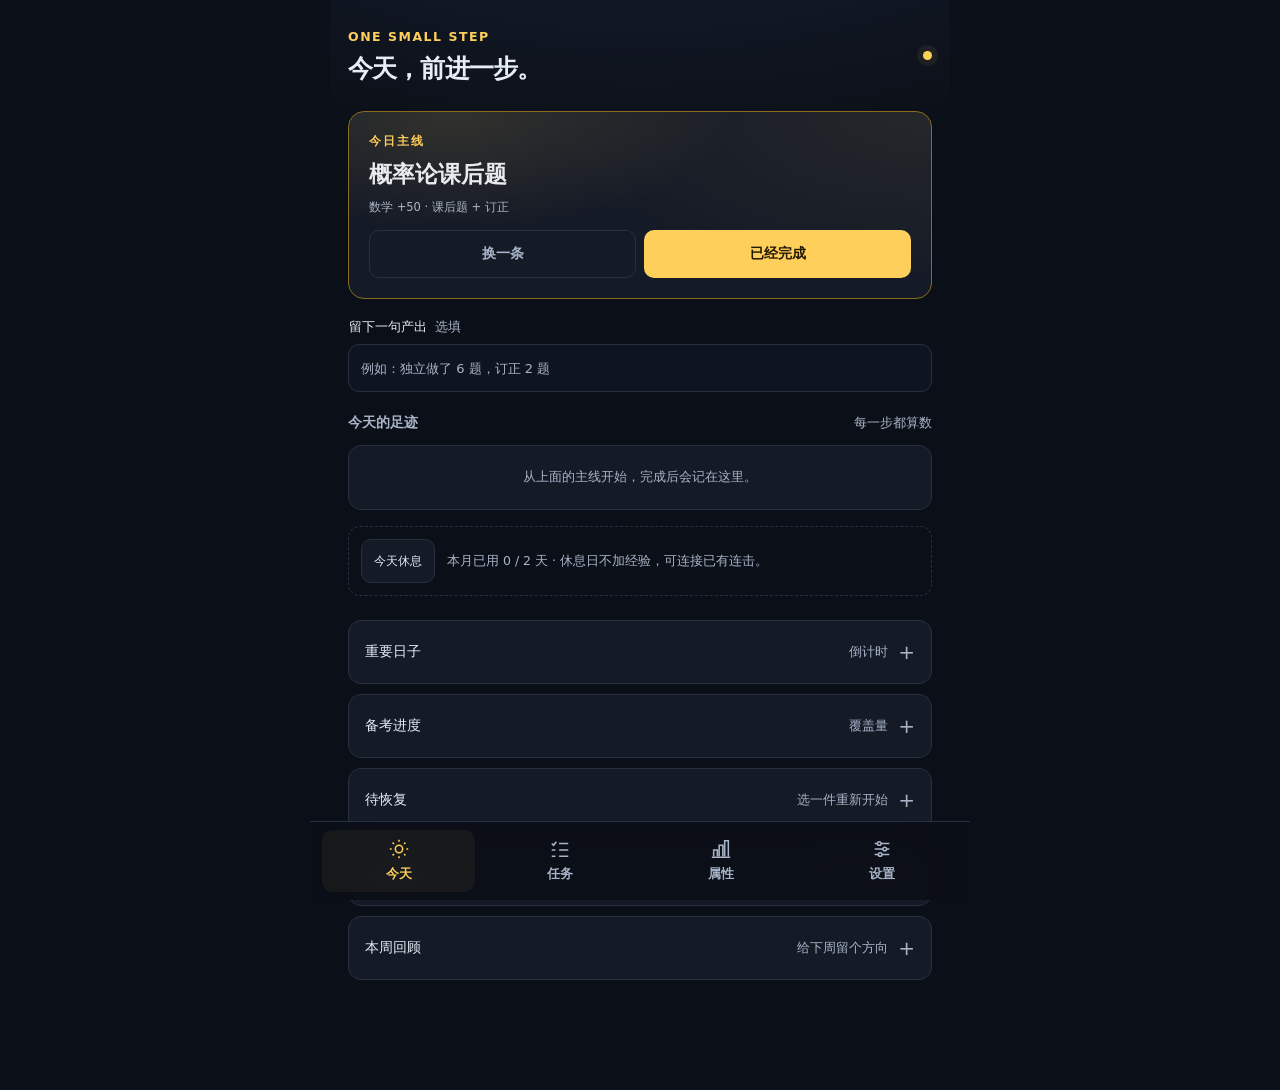
==== commit cb0bd083: "Improve Life RPG mobile flow and reliable journal-based saves" ====
--- a/index.html
+++ b/index.html
@@ -1,1487 +1,85 @@
-<!DOCTYPE html>
-<html lang="zh-CN">
-<head>
-<meta charset="utf-8">
-<title>战力面板 · Life RPG</title>
-<meta name="viewport" content="width=device-width,initial-scale=1,viewport-fit=cover">
-<meta name="theme-color" content="#0b0f17">
-<meta name="apple-mobile-web-app-capable" content="yes">
-<meta name="mobile-web-app-capable" content="yes">
-<meta name="apple-mobile-web-app-status-bar-style" content="black-translucent">
-<meta name="apple-mobile-web-app-title" content="战力面板">
-<link rel="manifest" href="manifest.webmanifest">
-<link rel="apple-touch-icon" href="icon-180.png">
-<link rel="icon" href="icon-192.png">
-<style>
-:root{--bg:#0b0f17;--panel:#141a26;--panel2:#1b2333;--line:#26313f;--txt:#e7edf7;--dim:#8b9ab0;--gold:#ffcf5c;--danger:#ff6b7a;--tabh:62px}
-*{box-sizing:border-box}
-html,body{margin:0;padding:0}
-body{
-  background:radial-gradient(1200px 600px at 50% -200px,#1a2436 0%,var(--bg) 60%) fixed;
-  color:var(--txt);
-  font-family:system-ui,-apple-system,"PingFang SC","Microsoft YaHei",sans-serif;
-  -webkit-tap-highlight-color:transparent;-webkit-text-size-adjust:100%;
-  padding:calc(env(safe-area-inset-top) + 12px) 12px calc(var(--tabh) + env(safe-area-inset-bottom) + 24px);
-  max-width:620px;margin:0 auto;
-}
-h2{font-size:13px;font-weight:600;color:var(--dim);margin:20px 2px 10px;letter-spacing:.06em}
-h2:first-child{margin-top:4px}
-
-/* 页面切换 */
-.page{display:none}
-.page.on{display:block;animation:fade .18s ease-out}
-@keyframes fade{from{opacity:0;transform:translateY(4px)}to{opacity:1;transform:none}}
-
-/* 底部导航 */
-.tabbar{
-  position:fixed;left:0;right:0;bottom:0;z-index:40;
-  display:flex;gap:4px;padding:8px 12px calc(env(safe-area-inset-bottom) + 8px);
-  background:rgba(11,15,23,.92);backdrop-filter:blur(14px);
-  border-top:1px solid var(--line);
-}
-.tabbar button{
-  flex:1;background:transparent;border:0;color:var(--dim);font-family:inherit;
-  font-size:12px;font-weight:600;padding:8px 0;border-radius:11px;cursor:pointer;
-  display:flex;flex-direction:column;align-items:center;gap:3px;
-}
-.tabbar button b{font-size:17px;font-weight:400;line-height:1}
-.tabbar button.on{color:var(--gold);background:var(--panel)}
-
-/* 顶部状态 */
-.hud{background:linear-gradient(180deg,#1b2434,#141a26);border:1px solid var(--line);border-radius:16px;padding:14px;position:relative;overflow:hidden}
-.hud::after{content:"";position:absolute;inset:0;background:radial-gradient(300px 120px at 50% 0,rgba(255,207,92,.10),transparent);pointer-events:none}
-.hud-top{display:flex;align-items:baseline;gap:10px}
-.lv{font-size:30px;font-weight:800;color:var(--gold);line-height:1;text-shadow:0 0 22px rgba(255,207,92,.35)}
-.lv small{font-size:12px;font-weight:600;color:var(--dim);margin-right:4px}
-.hud-title{font-size:12px;color:var(--dim);margin-left:auto}
-.bar{height:9px;border-radius:9px;background:#0a0e15;border:1px solid var(--line);overflow:hidden;margin:12px 0 6px}
-.bar>i{display:block;height:100%;width:0;border-radius:9px;transition:width .45s cubic-bezier(.2,.8,.2,1);background:linear-gradient(90deg,#8a6b1f,#ffcf5c)}
-.hud-meta{display:flex;justify-content:space-between;font-size:11.5px;color:var(--dim)}
-.chips{display:flex;gap:8px;margin-top:12px}
-.chip{flex:1;background:var(--panel2);border:1px solid var(--line);border-radius:10px;padding:7px 8px;text-align:center}
-.chip b{display:block;font-size:17px;font-weight:800;line-height:1.25}
-.chip span{font-size:11px;color:var(--dim)}
-.chip.hot b{color:var(--gold)}
-
-/* 属性卡 */
-.attrs{display:grid;grid-template-columns:1fr 1fr;gap:9px}
-.card{background:var(--panel);border:1px solid var(--line);border-radius:13px;padding:10px 11px;position:relative;overflow:hidden}
-.card .glyph{position:absolute;right:8px;top:4px;font-size:26px;opacity:.09;font-weight:800}
-.card h3{margin:0;font-size:13px;font-weight:700}
-.card .cval{font-size:11.5px;color:var(--dim);margin-top:1px}
-.card .cbar{height:5px;border-radius:5px;background:#0a0e15;overflow:hidden;margin:8px 0 5px}
-.card .cbar>i{display:block;height:100%;width:0;border-radius:5px;transition:width .45s cubic-bezier(.2,.8,.2,1)}
-.card .foot{font-size:11px;color:var(--dim);display:flex;justify-content:space-between}
-.card.risk{border-color:rgba(255,107,122,.5)}
-.card.risk h3{color:var(--danger)}
-.card.bump{animation:bump .45s}
-@keyframes bump{0%{transform:scale(1)}35%{transform:scale(1.045)}100%{transform:scale(1)}}
-
-/* 热力图 */
-.hm{background:var(--panel);border:1px solid var(--line);border-radius:13px;padding:12px}
-.hmgrid{display:grid;grid-auto-flow:column;grid-template-columns:repeat(16,1fr);grid-template-rows:repeat(7,1fr);gap:3px;aspect-ratio:16/7}
-.hmgrid i{display:block;border-radius:3px;background:#161d29}
-.hmgrid i.f{background:#0f141d}
-.hmgrid i.l1{background:#4a3a17}
-.hmgrid i.l2{background:#8a6b1f}
-.hmgrid i.l3{background:#c9a03a}
-.hmgrid i.l4{background:#ffcf5c;box-shadow:0 0 7px rgba(255,207,92,.5)}
-.hmlegend{display:flex;align-items:center;gap:6px;margin-top:11px;font-size:11.5px;color:var(--dim)}
-.hmlegend .sw{display:flex;gap:3px}
-.hmlegend .sw b{width:11px;height:11px;border-radius:3px;display:block}
-.hmlegend #hmstat{margin-left:auto;font-variant-numeric:tabular-nums}
-.hmdetail{margin-top:9px;padding-top:9px;border-top:1px solid #1b2431;font-size:11.5px;color:var(--txt);font-variant-numeric:tabular-nums}
-.hmdetail[hidden]{display:none}
-.hmgrid i.sel{outline:1px solid var(--gold);outline-offset:1px}
-
-/* 任务 */
-.taskhead{display:flex;align-items:center;gap:8px;margin:4px 0 10px}
-.taskhead h2{margin:0;flex:1}
-.mini{background:var(--panel);border:1px solid var(--line);color:var(--txt);border-radius:10px;padding:8px 12px;font-size:12px;font-family:inherit;cursor:pointer}
-.mini.on{border-color:var(--gold);color:var(--gold)}
-.dcard{background:var(--panel);border:1px solid var(--line);border-radius:13px;padding:12px 13px;margin-bottom:10px}
-.dcard .dt{display:flex;align-items:baseline;gap:5px;font-size:12.5px;color:var(--dim)}
-.dcard .dt b{font-size:20px;font-weight:800;color:var(--txt);line-height:1;font-variant-numeric:tabular-nums}
-.dcard .dt b.done{color:var(--gold)}
-.dcard .dt span{margin-left:auto;font-variant-numeric:tabular-nums}
-.dcard .dbar{height:7px;border-radius:7px;background:#0a0e15;border:1px solid var(--line);overflow:hidden;margin-top:9px}
-.dcard .dbar>i{display:block;height:100%;width:0;border-radius:7px;background:linear-gradient(90deg,#8a6b1f,#ffcf5c);transition:width .45s cubic-bezier(.2,.8,.2,1)}
-.tasks{display:flex;flex-direction:column;gap:8px}
-.task{display:flex;align-items:center;gap:11px;background:var(--panel);border:1px solid var(--line);border-radius:13px;padding:12px 13px;cursor:pointer;transition:transform .1s,background .15s}
-.task:active{transform:scale(.985);background:var(--panel2)}
-.task .dot{width:9px;height:9px;border-radius:50%;flex:none}
-.task .tt{flex:1;min-width:0}
-.task .tt b{display:block;font-size:14.5px;font-weight:600}
-.task .tt i{display:block;font-size:11.5px;color:var(--dim);font-style:normal;margin-top:2px;overflow:hidden;text-overflow:ellipsis;white-space:nowrap}
-.task .xp{font-size:12px;font-weight:800;flex:none}
-.task .del{background:transparent;border:1px solid rgba(255,107,122,.5);color:var(--danger);border-radius:8px;padding:6px 9px;font-size:11px;font-family:inherit;flex:none}
-.task.done{opacity:.42;background:#101620}
-.task.done .tt b{color:var(--dim)}
-.task.done .dot{box-shadow:none;filter:grayscale(.7)}
-.task.done .xp{color:var(--dim)}
-
-/* 今日主线 */
-.focus{background:linear-gradient(180deg,#1d2740,#141a26);border:1px solid rgba(255,207,92,.38);border-radius:16px;padding:15px;position:relative;overflow:hidden;margin-bottom:4px}
-.focus::after{content:"";position:absolute;inset:0;background:radial-gradient(280px 120px at 18% 0,rgba(255,207,92,.13),transparent);pointer-events:none}
-.focus .ft{font-size:11.5px;color:var(--gold);letter-spacing:.16em;font-weight:700}
-.focus .fn{font-size:23px;font-weight:800;margin:9px 0 7px;line-height:1.25;position:relative}
-.focus .fm{font-size:11.5px;color:var(--dim);line-height:1.6;position:relative}
-.focus .fm b{color:var(--gold)}
-.focus .frow2{display:flex;gap:8px;margin-top:13px;position:relative}
-.focus .frow2 button{flex:1;background:rgba(255,207,92,.13);border:1px solid rgba(255,207,92,.45);color:var(--gold);border-radius:10px;padding:10px 0;font-size:12.5px;font-weight:700;font-family:inherit;cursor:pointer}
-.focus .frow2 button.ghost{background:transparent;border-color:var(--line);color:var(--dim);font-weight:600}
-.focus .frow2 button:active{background:rgba(255,207,92,.24)}
-
-/* 倒计时 */
-.cds{display:flex;gap:8px}
-.cd{flex:1;background:var(--panel);border:1px solid var(--line);border-radius:12px;padding:11px 6px;text-align:center;cursor:pointer;min-width:0}
-.cd b{display:block;font-size:20px;font-weight:800;line-height:1.15;font-variant-numeric:tabular-nums}
-.cd b small{font-size:10.5px;font-weight:600;color:var(--dim);margin-left:2px}
-.cd span{font-size:11px;color:var(--dim);display:block;margin-top:3px;overflow:hidden;text-overflow:ellipsis;white-space:nowrap}
-.cd.hot b{color:var(--gold)}
-.cd.add{border-style:dashed;color:var(--dim);display:flex;align-items:center;justify-content:center;font-size:12px}
-.cd:active{background:var(--panel2)}
-
-/* 备考 / 章节进度 */
-.tracks{display:flex;flex-direction:column;gap:8px}
-.trk{background:var(--panel);border:1px solid var(--line);border-radius:12px;padding:11px 12px}
-.trk .th{display:flex;align-items:baseline;gap:6px;font-size:12.5px}
-.trk .th b{font-size:13px;font-weight:700}
-.trk .th em{font-style:normal;color:var(--dim);font-variant-numeric:tabular-nums;margin-left:auto;font-size:11.5px}
-.trk .tb{height:6px;border-radius:6px;background:#0a0e15;overflow:hidden;margin-top:8px}
-.trk .tb>i{display:block;height:100%;width:0;border-radius:6px;background:linear-gradient(90deg,#2f5fb0,#4f8cff);transition:width .4s cubic-bezier(.2,.8,.2,1)}
-.trk .nx{margin-top:7px;font-size:11px;color:var(--dim)}
-.trk .ops{display:flex;gap:6px;margin-top:9px}
-.trk .ops button{flex:1;background:var(--panel2);border:1px solid var(--line);color:var(--txt);border-radius:8px;padding:7px 0;font-size:12px;font-family:inherit;cursor:pointer}
-.trk .ops button:active{background:#232e40}
-.trk .ops button.p{color:var(--gold);border-color:rgba(255,207,92,.4)}
-
-/* 断了的 */
-.gaps{background:var(--panel);border:1px solid var(--line);border-radius:13px;overflow:hidden}
-.gap{display:flex;align-items:center;gap:9px;padding:10px 12px;border-bottom:1px solid #1b2431;font-size:13px}
-.gap:last-child{border-bottom:0}
-.gap .gd{width:7px;height:7px;border-radius:50%;flex:none}
-.gap .gn{flex:1;font-weight:600}
-.gap .gv{font-size:12px;color:var(--gold);font-weight:700;font-variant-numeric:tabular-nums}
-.gap.bad .gv{color:var(--danger)}
-
-/* 表单 */
-.form{background:var(--panel);border:1px solid var(--line);border-radius:13px;padding:13px;margin-bottom:10px}
-.frow{display:flex;align-items:center;gap:10px;margin-bottom:9px}
-.frow label{width:44px;font-size:12px;color:var(--dim);flex:none}
-.frow input,.frow select{flex:1;width:100%;background:#0a0e15;border:1px solid var(--line);border-radius:9px;color:var(--txt);padding:9px 10px;font-size:13px;font-family:inherit;min-width:0}
-.hubtip{font-size:11.5px;color:var(--dim);line-height:1.7;margin:0 2px 10px}
-
-/* 战报 */
-.rep{background:var(--panel);border:1px solid var(--line);border-radius:13px;padding:12px 13px;font-size:12.5px;line-height:1.95;white-space:pre-wrap;color:#c9d6e6;font-variant-numeric:tabular-nums}
-.copybtn{width:100%;margin-top:8px;background:var(--panel);border:1px solid var(--line);color:var(--txt);border-radius:11px;padding:11px 0;font-size:12.5px;font-family:inherit;cursor:pointer}
-.copybtn:active{background:var(--panel2)}
-
-/* 时间线 */
-.tl{background:var(--panel);border:1px solid var(--line);border-radius:13px;overflow:hidden}
-.tl .row{display:flex;align-items:center;gap:9px;padding:9px 12px;border-bottom:1px solid #1b2431;font-size:13px}
-.tl .row:last-child{border-bottom:0}
-.tl .row .tm{color:var(--dim);font-size:11.5px;font-variant-numeric:tabular-nums;flex:none}
-.tl .row .nm{font-weight:600}
-.tl .row .g{margin-left:auto;font-size:12px;font-weight:800}
-.tl .row .undo{flex:none;background:transparent;border:1px solid var(--line);color:var(--dim);border-radius:7px;width:26px;height:26px;line-height:1;font-size:12px;font-family:inherit;padding:0;cursor:pointer;margin-left:8px}
-.tl .row .undo:active{color:var(--danger);border-color:rgba(255,107,122,.6)}
-.empty{padding:20px 12px;text-align:center;color:var(--dim);font-size:12.5px;line-height:1.8}
-
-/* 工具 */
-.tools{display:flex;gap:8px;margin-top:22px}
-.tools button,.tools label{flex:1;text-align:center;background:var(--panel);border:1px solid var(--line);color:var(--dim);border-radius:11px;padding:11px 0;font-size:12px;font-family:inherit;cursor:pointer}
-.tools button:active,.tools label:active{background:var(--panel2)}
-.note{font-size:11.5px;color:var(--dim);line-height:1.7;margin:12px 2px 0}
-.note b{color:#c9d6e6}
-
-/* 反馈 */
-.demobar{display:flex;align-items:center;gap:8px;background:rgba(255,207,92,.14);border:1px solid rgba(255,207,92,.45);color:var(--gold);border-radius:11px;padding:9px 12px;font-size:11.5px;margin-bottom:12px}
-.demobar b{font-weight:800}
-.demobar a{margin-left:auto;color:var(--gold);text-decoration:underline;flex:none}
-.demobar[hidden]{display:none}
-#toast{position:fixed;left:50%;bottom:calc(var(--tabh) + env(safe-area-inset-bottom) + 18px);transform:translateX(-50%);pointer-events:none;z-index:50;display:flex;flex-direction:column;gap:6px;align-items:center}
-#toast div{background:rgba(20,26,38,.96);border:1px solid var(--line);border-radius:11px;padding:9px 15px;font-size:13px;font-weight:700;animation:rise 1.5s ease-out forwards;white-space:nowrap;box-shadow:0 10px 30px rgba(0,0,0,.45)}
-@keyframes rise{0%{opacity:0;transform:translateY(14px) scale(.94)}18%{opacity:1;transform:translateY(0) scale(1)}100%{opacity:0;transform:translateY(-26px)}}
-</style>
-</head>
-<body>
-
-<div class="demobar" id="demobar" hidden>
-  <b>演示模式</b> · 数据是假的,不会写进你的存档
-  <span id="demobarHint" hidden>关掉页面即可退出</span>
-  <a href="./" id="demobarLink">退出演示</a>
-</div>
-
-<!-- ============ 页1:属性 ============ -->
-<section class="page" id="p-panel">
-  <div class="hud">
-    <div class="hud-top">
-      <div class="lv"><small>Lv</small><span id="plv">1</span></div>
-      <div class="hud-title">周光瑾 / 主线:上岸</div>
-    </div>
-    <div class="bar"><i id="pxp"></i></div>
-    <div class="hud-meta"><span id="pxptxt">0 / 100</span><span id="ptotal">累计 0</span></div>
-    <div class="chips">
-      <div class="chip hot"><b id="streak">0</b><span>连击天数</span></div>
-      <div class="chip"><b id="dday">–</b><span id="ddlabel">倒计时</span></div>
-      <div class="chip"><b id="todayn">0</b><span>今日记录</span></div>
-    </div>
-  </div>
-
-  <h2>属性面板</h2>
-  <div class="attrs" id="attrs"></div>
-
-  <h2>热力图 · 近 16 周</h2>
-  <div class="hm">
-    <div class="hmgrid" id="hm"></div>
-    <div class="hmlegend">
-      <span>少</span>
-      <span class="sw"><b style="background:#161d29"></b><b style="background:#4a3a17"></b><b style="background:#8a6b1f"></b><b style="background:#c9a03a"></b><b style="background:#ffcf5c"></b></span>
-      <span>多</span>
-      <span id="hmstat">—</span>
-    </div>
-    <div class="hmdetail" id="hmdetail" hidden></div>
-  </div>
-
-  <div class="note" id="trkSum">—</div>
-
-</section>
-
-<!-- ============ 页2:任务 ============ -->
-<section class="page" id="p-tasks">
-  <div class="taskhead">
-    <h2 id="taskTitle">任务列表</h2>
-    <button class="mini" id="btnManage">管理</button>
-    <button class="mini" id="btnNew">+ 新建</button>
-  </div>
-  <div class="dcard" id="doneCard"></div>
-
-  <div class="form" id="taskForm" hidden>
-    <div class="frow"><label>名称</label><input id="fName" maxlength="20" placeholder="例如:数学一节"></div>
-    <div class="frow"><label>属性</label><select id="fAttr"></select></div>
-    <div class="frow"><label>经验</label><input id="fXp" type="number" min="1" max="300" inputmode="numeric" value="20"></div>
-    <div class="frow"><label>时间</label><input id="fTime" type="time"></div>
-    <div class="frow"><label>说明</label><input id="fDesc" maxlength="30" placeholder="可选"></div>
-    <div class="tools" style="margin-top:4px">
-      <button id="fSave">保存</button>
-      <button id="fCancel">取消</button>
-    </div>
-  </div>
-
-  <div class="tasks" id="tasks"></div>
-
-  <div class="tools">
-    <button id="btnResetTasks">恢复默认任务</button>
-  </div>
-</section>
-
-<!-- ============ 页3:今天 ============ -->
-<section class="page" id="p-today">
-  <div class="focus" id="focus"></div>
-
-  <div class="taskhead">
-    <h2>倒计时</h2>
-    <button class="mini" id="btnCdAdd">+ 添加</button>
-  </div>
-  <div class="cds" id="cds"></div>
-  <div class="form" id="cdForm" hidden>
-    <div class="frow"><label>名称</label><input id="cdName" maxlength="10" placeholder="例如:四级"></div>
-    <div class="frow"><label>日期</label><input id="cdDate" type="date"></div>
-    <div class="tools" style="margin-top:4px">
-      <button id="cdSave">保存</button>
-      <button id="cdCancel">取消</button>
-      <button id="cdDel">删除</button>
-    </div>
-  </div>
-
-  <h2>进度</h2>
-  <div class="tracks" id="tracks"></div>
-
-  <h2>今天</h2>
-  <div class="tl" id="tl"></div>
-
-  <h2 id="gapsTitle">断了的</h2>
-  <div class="gaps" id="gaps"></div>
-
-  <h2>今日结算</h2>
-  <div class="rep" id="rep"></div>
-  <button class="copybtn" id="btnCopy">复制今日战报</button>
-  <button class="copybtn" id="btnShare" style="margin-top:8px">分享战报</button>
-</section>
-
-<!-- ============ 页4:设置 ============ -->
-<section class="page" id="p-setup">
-  <h2>同步到日历</h2>
-  <p class="hubtip">给任务设了「时间」的,会导出成每天重复的日程。日历是<b>单向</b>的:这里是源头,日历只是收件箱——改完任务重新导一次即可。</p>
-  <div class="tools" style="margin-top:0">
-    <button id="btnIcsShare">分享到日历</button>
-    <button id="btnIcsDown">导出 .ics</button>
-  </div>
-  <div class="note" id="icsNote">还没有设时间的任务。</div>
-
-  <h2>数据</h2>
-  <div class="tools" style="margin-top:0" id="dataTools">
-    <button id="btnExp">导出备份</button>
-    <label>导入备份<input type="file" id="fileImp" accept=".json,application/json" hidden></label>
-    <button id="btnRst">清空</button>
-  </div>
-  <div class="note" id="bknote">数据只存在这台设备的浏览器里,清缓存或换浏览器就会丢。</div>
-
-  <h2>音效</h2>
-  <div class="tools" style="margin-top:0">
-    <button id="btnSound">完成音效:开</button>
-  </div>
-
-  <h2>同步</h2>
-  <p class="hubtip">打卡后自动把存档推到 <b>guangcat/life-rpg-data</b>(私有仓库),电脑上的定时任务从那里读。token 只存在这台设备,不会进备份文件。</p>
-  <input id="syncTok" type="password" autocomplete="off" autocapitalize="off" spellcheck="false" placeholder="粘贴 GitHub token" style="width:100%;background:#0a0e15;border:1px solid var(--line);border-radius:9px;color:var(--txt);padding:9px 10px;font-size:13px;font-family:inherit">
-  <div class="tools" style="margin-top:10px">
-    <button id="btnSync">立即同步</button>
-    <button id="btnSyncOff">停用同步</button>
-  </div>
-  <div class="note" id="syncNote">未设置</div>
-
-  <div id="demoBlock">
-  <h2>演示</h2>
-  <div class="tools" style="margin-top:0">
-    <button id="btnDemo">演示模式</button>
-    <button id="btnDemoLock">演示 · 锁住退出</button>
-  </div>
-  </div>
-</section>
-
-<nav class="tabbar">
-  <button data-p="panel" class="on"><b>◆</b>属性</button>
-  <button data-p="tasks"><b>≡</b>任务</button>
-  <button data-p="today"><b>◉</b>今天</button>
-  <button data-p="setup"><b>⚙</b>设置</button>
-</nav>
-
-<div id="toast"></div>
-
-<script>
-/* URL 标志位。抽成函数是为了能在自检里直接喂字符串测,不依赖 location。 */
-function queryFlag(name,search){
-  const s=(search!==undefined)?search:((typeof location!=='undefined'&&location.search)||'');
-  return new RegExp('[?&]'+name+'(=1)?(&|$)').test(s);
-}
-/* 演示模式:?demo=1 用一份假数据,存到另一个键、且完全不落盘,把手机递给别人点也不会污染记录。
-   ?demo=1&lock=1 是"锁住的演示":不显示退出入口,而且进入时用 location.replace
-   把真实 App 的历史记录顶掉,连返回键都回不到真实数据。 */
-const DEMO=queryFlag('demo');
-const DEMO_LOCK=DEMO&&queryFlag('lock');
-const KEY=DEMO?'liferpg.demo':'liferpg.v1';
-const UIKEY=DEMO?'liferpg.demo.ui':'liferpg.ui';
-
-/* ===== 同步:打卡后把存档推到 GitHub 私有仓库 =====
-   存档只在这台设备的 localStorage 里,电脑上的定时任务读不到。
-   所以每次 save() 把整份存档 PUT 到 guangcat/life-rpg-data。
-   token 单独存在 liferpg.sync,不进 S,所以导出备份里不会带着它。 */
-const SYNC_REPO='guangcat/life-rpg-data';
-const SYNC_PATH='backup.json';
-const SYNC_KEY='liferpg.sync';
-const syncCfg=function(){try{return JSON.parse(localStorage.getItem(SYNC_KEY)||'{}');}catch(e){return {};}};
-
-const CATS=[
-  {k:'math', n:'数学', c:'#4f8cff', g:'∑'},
-  {k:'eng',  n:'英语', c:'#37d6a0', g:'A'},
-  {k:'cs',   n:'专业', c:'#b783ff', g:'{}'},
-  {k:'grad', n:'毕业', c:'#ff6b7a', g:'!'},
-  {k:'vit',  n:'体力', c:'#ffa94d', g:'♥'},
-  {k:'intel',n:'情报', c:'#5ec8ff', g:'?'}
-];
-
-/* 任务表版本号。改了下面这张表就要 +1,老存档会走一次 upgrade(),
-   把旧默认任务换成新的,但打卡历史(log / days / attr)一条都不动。 */
-const TASK_SET=2;
-
-/* 任务按真实课表排的时间。t 是开始时间,wd 是星期(1=周一 … 7=周日),
-   不写 wd 就是每天;写了的导出日历时只在那几天重复。 */
-const DEFAULT_TASKS=[
-  {id:'eng_main',  n:'背词 25 分钟',  c:'eng',  xp:25, d:'醒来第一件事', t:'07:00'},
-  {id:'eng_drill', n:'精听一篇',      c:'eng',  xp:30, d:'35 分钟,精听或四级阅读', t:'07:25'},
-  {id:'eng_words', n:'只背词',        c:'eng',  xp:12, d:'5 分钟也算,重要的是不断', t:''},
-  {id:'prob_video',n:'概率论看课',    c:'math', xp:25, d:'1.9 倍速,约 1.5 集', t:'20:25'},
-  {id:'math_block',n:'数学看课',      c:'math', xp:40, d:'45 分钟,高数', t:'21:00'},
-  {id:'math_do',   n:'数学做题',      c:'math', xp:35, d:'45 分钟,做题才算数', t:'21:45'},
-  {id:'math_fix',  n:'翻昨天错题',    c:'math', xp:15, d:'不想开始就先做这个', t:''},
-  {id:'prob_makeup',n:'概率论补欠',   c:'math', xp:25, d:'补这周欠的集', t:'09:00', wd:[6]},
-  {id:'prob_quiz', n:'概率论课后题',  c:'math', xp:50, d:'课后题 + 订正', t:'09:00', wd:[7]},
-  {id:'grad_class',n:'上课全勤',      c:'grad', xp:20, d:'一节不逃,平时分是免费分', t:''},
-  {id:'grad_hw',   n:'交作业',        c:'grad', xp:15, d:'平时分是白给的', t:''},
-  {id:'grad_intel',n:'要考纲/往年题', c:'intel',xp:35, d:'免听课最大的风险是不知道考什么', t:''},
-  {id:'vit_sleep', n:'23:30 关手机',  c:'vit',  xp:20, d:'作息是体力的唯一来源', t:'23:30'},
-  {id:'vit_sport', n:'运动 20 分钟',  c:'vit',  xp:25, d:'体质测试也是学分', t:''},
-  {id:'weekly',    n:'周复盘',        c:'intel',xp:15, d:'填路线图第 9 节', t:'21:30', wd:[7]},
-  {id:'min_open',  n:'打开计划看一眼',c:'intel',xp:8,  d:'最低成本入口,用来续连击', t:''}
-];
-
-/* 第一版那 11 条的 id。升级时整批换掉,不在这个名单里的(用户自己加的)保留。 */
-const V1_IDS=['eng_drill','eng_words','math_block','math_fix','cs_block',
-              'grad_class','grad_hw','grad_intel','vit_sleep','vit_sport','min_open'];
-
-/* 演示模式专用的任务表:去掉带「重修 / 免听」字样的两条。
-   把手机递给朋友看时,这两条一眼就能看出私事,不该出现在演示里。 */
-const DEMO_HIDE=['grad_class','grad_intel'];
-const DEMO_TASKS=DEFAULT_TASKS.filter(t=>DEMO_HIDE.indexOf(t.id)<0);
-
-/* 备考覆盖量 / 章节打点。这两个是「走到哪了」,不是任务,所以不计经验——
-   否则会和「英语一局」「数学一节」重复计分。 */
-const TRACKS=[
-  {k:'vocab', n:'四级词汇', goal:2000, unit:'词', step:10, kind:'count'},
-  {k:'paper', n:'四级真题', goal:5,    unit:'套', step:1,  kind:'count'},
-  {k:'math',  n:'高数章节', goal:5,    unit:'章', step:1,  kind:'list',
-   items:['极限与连续','导数与微分','中值定理与应用','不定积分','定积分及应用']},
-  {k:'cs',    n:'408 四门', goal:4,    unit:'门', step:1,  kind:'list',
-   items:['数据结构','计算机组成','计算机网络','操作系统']}
-];
-const freshTracks=function(){
-  const o={};
-  TRACKS.forEach(function(t){o[t.k]=0;});
-  return o;
-};
-
-const need=lv=>100+(lv-1)*60;
-function lvOf(xp){let lv=1,r=xp;while(r>=need(lv)){r-=need(lv);lv++;}return{lv,rem:r,need:need(lv)};}
-const cat=k=>CATS.find(c=>c.k===k)||CATS[0];
-const pad2=n=>String(n).padStart(2,'0');
-function dayOf(d){return d.getFullYear()+'-'+pad2(d.getMonth()+1)+'-'+pad2(d.getDate());}
-const day=()=>dayOf(new Date());
-const hm=ts=>{const d=new Date(ts);return pad2(d.getHours())+':'+pad2(d.getMinutes());};
-const esc=s=>String(s==null?'':s).replace(/[&<>"]/g,c=>({'&':'&amp;','<':'&lt;','>':'&gt;','"':'&quot;'}[c]));
-
-function defaultCds(){
-  const t=new Date();t.setHours(0,0,0,0);
-  let e=nthSat(t.getFullYear(),12,3);
-  if(!e||e<t)e=nthSat(t.getFullYear()+1,12,3);
-  return [{id:'cet4',n:'四级',date:dayOf(e)}];
-}
-
-/* 新建任务时带上 added:算「多久没做」要用它,不能拿整个 App 的年龄当基准 */
-const freshTasks=function(){
-  const d=day();
-  return DEFAULT_TASKS.map(function(t){ return Object.assign({},t,{added:d}); });
-};
-
-function blank(){
-  const a={};
-  CATS.forEach(c=>{a[c.k]=0;});
-  return {attr:a,log:[],days:{},tasks:freshTasks(),
-          cds:defaultCds(),focus:{},sound:true,tracks:freshTracks(),created:Date.now(),tv:TASK_SET};
-}
-
-/* 老存档升级。只动任务表:旧默认任务整批换成新版,用户自己加的那些留下,
-   打卡历史(log / days / attr)一条不改。升级前把原始 JSON 存一份到
-   liferpg.v1.bak,只存第一次的,后面再升级不会覆盖它。 */
-function upgrade(o){
-  if(o.tv===TASK_SET)return o;
-  try{
-    if(!localStorage.getItem(KEY+'.bak'))localStorage.setItem(KEY+'.bak',JSON.stringify(o));
-  }catch(e){}
-  const old=Array.isArray(o.tasks)?o.tasks:[];
-  const mine=old.filter(function(t){return V1_IDS.indexOf(t.id)<0;});
-  const next=freshTasks().concat(mine);
-  next.forEach(function(t){
-    const p=old.filter(function(x){return x.id===t.id;})[0];
-    if(p&&p.added)t.added=p.added;
-  });
-  o.tasks=next;
-  o.focus={};          /* 主线可能指向被换掉的那条,清掉重挑 */
-  o.tv=TASK_SET;
-  return o;
-}
-
-/* 造一份可看的假数据:近 40 天里留两段空档,今天已经打了 5 条卡。
-   完全是确定性的,所以每次进演示模式看到的样子一样。 */
-function demoState(){
-  const s=blank();
-  const now=new Date();now.setHours(0,0,0,0);
-  const skip=[3,4,5,6,17];
-  const T=DEMO_TASKS.slice().sort((a,b)=>b.xp-a.xp);   // 经验高的排前面,每天轮着取
-  const HOLD={math_block:[0,1,2,3]};                    // 这几天故意不做数学,好让「今日主线」有话说
-  s.tasks=DEMO_TASKS.map(function(t){
-    return Object.assign({},t,{added:dayOf(new Date(now.getTime()-40*86400000))});
-  });
-  for(let i=39;i>=0;i--){
-    if(skip.indexOf(i)>=0)continue;
-    const d=new Date(now.getTime());d.setDate(now.getDate()-i);
-    const k=dayOf(d);
-    const n=(i%3===0)?6:((i%3===1)?4:5);
-    s.days[k]={n:0,xp:0};
-    for(let j=0;j<n;j++){
-      const t=T[(i*2+j+2)%T.length];
-      if(HOLD[t.id]&&HOLD[t.id].indexOf(i)>=0)continue;
-      s.days[k].n++;
-      s.days[k].xp+=t.xp;
-      s.attr[t.c]+=t.xp;
-      const hh=6+j*2;
-      s.log.push({d:k,tm:pad2(hh)+':'+pad2((i*7+j*13)%60),
-                  id:t.id,n:t.n,c:t.c,xp:t.xp,ts:d.getTime()+hh*3600000});
-    }
-  }
-  s.created=now.getTime()-40*86400000;
-  s.tracks={vocab:1240,paper:2,math:3,cs:1};
-  return s;
-}
-
-let S=(function(){
-  try{
-    if(DEMO)return demoState();
-    const r=localStorage.getItem(KEY);
-    if(!r)return blank();
-    let o=JSON.parse(r);
-    if(!o||!o.attr)return blank();
-    CATS.forEach(c=>{if(typeof o.attr[c.k]!=='number')o.attr[c.k]=0;});
-    o.log=o.log||[];o.days=o.days||{};
-    if(typeof o.created!=='number')o.created=Date.now();
-    o=upgrade(o);
-    if(!Array.isArray(o.tasks)||!o.tasks.length)o.tasks=freshTasks();
-    /* 老存档的任务没有 added:用 App 创建那天兜底,保持它原来的「多久没做」含义 */
-    const born=dayOf(new Date(o.created));
-    o.tasks.forEach(function(t){ if(!t.added)t.added=born; });
-    if(!Array.isArray(o.cds))o.cds=defaultCds();
-    if(!o.focus||typeof o.focus!=='object')o.focus={};
-    if(typeof o.sound!=='boolean')o.sound=true;
-    if(!o.tracks||typeof o.tracks!=='object')o.tracks=freshTracks();
-    TRACKS.forEach(function(t){ if(typeof o.tracks[t.k]!=='number')o.tracks[t.k]=0; });
-    return o;
-  }catch(e){return blank();}
-})();
-
-const save=()=>{if(DEMO)return;try{localStorage.setItem(KEY,JSON.stringify(S));}catch(e){}
-  scheduleSync();};
-const total=()=>CATS.reduce((s,c)=>s+S.attr[c.k],0);
-const taskById=id=>S.tasks.find(t=>t.id===id);
-
-function streakOf(){
-  const act=k=>(S.days[k]&&S.days[k].n>0)?1:0;
-  const d=new Date();
-  if(!act(day()))d.setDate(d.getDate()-1);
-  let n=0;
-  for(let i=0;i<400;i++){
-    if(act(dayOf(d))){n++;d.setDate(d.getDate()-1);}else break;
-  }
-  return n;
-}
-
-function nthSat(y,mo,n){
-  let c=0;
-  for(let i=1;i<=31;i++){
-    const t=new Date(y,mo-1,i);
-    if(t.getMonth()!==mo-1)break;
-    if(t.getDay()===6&&++c===n)return t;
-  }
-  return null;
-}
-function dday(){
-  const t=new Date();t.setHours(0,0,0,0);
-  let e=nthSat(t.getFullYear(),12,3);
-  if(!e||e<t)e=nthSat(t.getFullYear()+1,12,3);
-  return Math.max(0,Math.round((e-t)/86400000));
-}
-
-function toast(txt,color){
-  const box=document.getElementById('toast');
-  const el=document.createElement('div');
-  el.textContent=txt;
-  if(color)el.style.color=color;
-  box.appendChild(el);
-  setTimeout(()=>el.remove(),1500);
-}
-
-/* ---------- 页面切换 ---------- */
-const PAGES=['panel','tasks','today','setup'];
-let page='panel';
-try{const u=localStorage.getItem(UIKEY);if(PAGES.indexOf(u)>=0)page=u;}catch(e){}
-function showPage(p){
-  page=p;
-  PAGES.forEach(k=>{
-    const el=document.getElementById('p-'+k);
-    if(el)el.classList.toggle('on',k===p);
-  });
-  document.querySelectorAll('.tabbar button').forEach(b=>b.classList.toggle('on',b.dataset.p===p));
-  window.scrollTo(0,0);
-  if(!DEMO){try{localStorage.setItem(UIKEY,p);}catch(e){}}
-}
-
-/* ---------- 完成音效 ---------- */
-/* 用 Web Audio 现场合成一个上行三音的「成就」音。好处:不需要任何音频文件,
-   离线也能响,也没有版权问题。
-   想换成自己的音效(比如 Steam 那个),把 achievement.mp3 / .m4a / .ogg
-   放到和 index.html 同一个目录,会自动优先用它,合成音退化为兜底。 */
-let AC=null,CUSTOM=null,customSrc=null,customTried=false;
-
-function probeCustomSound(){
-  if(customTried||typeof fetch!=='function')return;
-  customTried=true;
-  ['achievement.m4a','achievement.mp3','achievement.ogg'].forEach(function(n){
-    fetch(n,{method:'HEAD'}).then(function(r){
-      if(r.ok&&!customSrc&&typeof Audio!=='undefined'){
-        customSrc=n;
-        CUSTOM=new Audio(n);
-        CUSTOM.preload='auto';
-      }
-    }).catch(function(){});
-  });
-}
-
-/* 把排布逻辑抽出来,这样可以用 OfflineAudioContext 离线渲染验证"真的有声音",
-   而不是只验证"没报错"。 */
-function scheduleAchievement(ctx,t0){
-  const master=ctx.createGain();
-  master.gain.value=0.8;
-  master.connect(ctx.destination);
-  [[659.25,0],[987.77,0.085],[1318.51,0.17]].forEach(function(n){
-    const at=t0+n[1];
-    [[1,0.50],[2,0.14],[3,0.05]].forEach(function(p){
-      const o=ctx.createOscillator(),g=ctx.createGain();
-      o.type='sine';
-      o.frequency.value=n[0]*p[0];
-      if(p[0]>1)o.detune.value=6;
-      g.gain.setValueAtTime(0.0001,at);
-      g.gain.exponentialRampToValueAtTime(Math.max(0.0002,p[1]),at+0.012);
-      g.gain.exponentialRampToValueAtTime(0.0001,at+0.62);
-      o.connect(g);g.connect(master);
-      o.start(at);o.stop(at+0.7);
-    });
-  });
-  return master;
-}
-
-function synthAchievement(){
-  const Ctor=(typeof window!=='undefined')&&(window.AudioContext||window.webkitAudioContext);
-  if(!Ctor)return;
-  try{ if(!AC)AC=new Ctor(); }catch(e){ return; }
-  if(AC.state==='suspended'){ try{ AC.resume(); }catch(e){} }
-  scheduleAchievement(AC,AC.currentTime+0.02);
-}
-
-function playAchievement(){
-  if(!S.sound)return;
-  if(customSrc&&CUSTOM){
-    try{
-      CUSTOM.currentTime=0;
-      const p=CUSTOM.play();
-      if(p&&p.catch)p.catch(function(){ synthAchievement(); });
-      return;
-    }catch(e){}
-  }
-  synthAchievement();
-}
-
-function renderSound(){
-  const b=document.getElementById('btnSound');
-  if(b)b.textContent='完成音效:'+(S.sound?'开':'关');
-}
-
-/* ---------- 记录一次 ---------- */
-function record(id){
-  const t=taskById(id);
-  if(!t){toast('任务不存在','#ff6b7a');return;}
-  /* 一天一条只能记一次。否则连点就能刷经验,等级和热力图会一起失真;
-     手滑连点两下也很常见。点错了用「今天」页的撤销,不要靠再点一次。 */
-  if(doneToday(t)){toast('今天已经打过卡了','#ffd27a');return;}
-  const before=lvOf(total()).lv;
-  S.attr[t.c]=S.attr[t.c]+Number(t.xp||0);
-  const d=day(),now=new Date();
-  S.log.push({d:d,tm:hm(now),id:t.id,n:t.n,c:t.c,xp:Number(t.xp||0),ts:now.getTime()});
-  S.days[d]=S.days[d]||{n:0,xp:0};
-  S.days[d].n++;S.days[d].xp+=Number(t.xp||0);
-  save();
-  playAchievement();
-  toast(cat(t.c).n+' +'+t.xp,cat(t.c).c);
-  const after=lvOf(total()).lv;
-  if(after>before)setTimeout(()=>toast('升级!Lv '+after,'#ffcf5c'),260);
-  render();
-}
-
-/* ---------- 渲染:属性 ---------- */
-const HM_WEEKS=16;
-
-function heatCells(){
-  const today=new Date();today.setHours(0,0,0,0);
-  const dow=(today.getDay()+6)%7;                 // 0 = 周一
-  const start=new Date(today);
-  start.setDate(start.getDate()-dow-(HM_WEEKS-1)*7);
-  const out=[];
-  for(let i=0;i<HM_WEEKS*7;i++){
-    const d=new Date(start.getTime());
-    d.setDate(start.getDate()+i);
-    const k=dayOf(d);
-    const future=d.getTime()>today.getTime();
-    out.push({k:k,future:future,xp:(!future&&S.days[k])?S.days[k].xp:0});
-  }
-  return out;
-}
-
-function lvlOf(xp){
-  if(!xp)return 0;
-  if(xp<=30)return 1;
-  if(xp<=70)return 2;
-  if(xp<=140)return 3;
-  return 4;
-}
-
-function activeKeys(){
-  return Object.keys(S.days)
-    .filter(k=>S.days[k]&&S.days[k].n>0)
-    .sort();
-}
-
-function longestStreak(){
-  let best=0,cur=0,prev=null;
-  activeKeys().forEach(k=>{
-    const d=new Date(k+'T00:00:00');
-    cur=(prev&&Math.round((d-prev)/86400000)===1)?cur+1:1;
-    if(cur>best)best=cur;
-    prev=d;
-  });
-  return best;
-}
-
-/* 手机上 title 属性不会显示,所以格子必须点得动 */
-let hmSel='';
-
-function renderHeat(){
-  const el=document.getElementById('hm');
-  if(!el)return;
-  el.innerHTML=heatCells().map(function(c){
-    const L=c.future?0:lvlOf(c.xp);
-    let cls=(c.future?'f':(L?('l'+L):''));
-    if(c.k===hmSel)cls+=' sel';
-    return '<i class="'+cls+'" data-d="'+c.k+'" title="'+c.k+(c.future?'':(' · '+c.xp+' XP'))+'"></i>';
-  }).join('');
-  const st=document.getElementById('hmstat');
-  if(st)st.textContent='共打卡 '+activeKeys().length+' 天 · 最长连续 '+longestStreak()+' 天';
-  renderHeatDetail();
-}
-
-function renderHeatDetail(){
-  const el=document.getElementById('hmdetail');
-  if(!el)return;
-  if(!hmSel){el.hidden=true;el.textContent='';return;}
-  const d=S.days[hmSel];
-  const rows=S.log.filter(function(l){return l.d===hmSel;});
-  el.textContent=hmSel+((d&&d.n)
-    ? (' · '+d.n+' 条记录 · +'+d.xp+' XP'+(rows.length?(' · 最后一条 '+rows[rows.length-1].tm):''))
-    : ' · 没有记录');
-  el.hidden=false;
-}
-
-function renderPanel(){
-  const t=total(),p=lvOf(t);
-  document.getElementById('plv').textContent=p.lv;
-  document.getElementById('pxp').style.width=(p.rem/p.need*100)+'%';
-  document.getElementById('pxptxt').textContent=p.rem+' / '+p.need;
-  document.getElementById('ptotal').textContent='累计 '+t;
-  document.getElementById('streak').textContent=streakOf();
-
-  const today=day(),rows=S.log.filter(l=>l.d===today);
-  document.getElementById('todayn').textContent=rows.length;
-
-  document.getElementById('attrs').innerHTML=CATS.map(c=>{
-    const xp=S.attr[c.k],a=lvOf(xp);
-    const gain=rows.filter(r=>r.c===c.k).reduce((s,r)=>s+r.xp,0);
-    return '<div class="card'+(c.k==='grad'?' risk':'')+'">'
-      +'<div class="glyph" style="color:'+c.c+'">'+c.g+'</div>'
-      +'<h3 style="color:'+c.c+'">'+c.n+'</h3>'
-      +'<div class="cval">Lv '+a.lv+'</div>'
-      +'<div class="cbar"><i style="background:'+c.c+';width:'+(a.rem/a.need*100)+'%"></i></div>'
-      +'<div class="foot"><span>'+a.rem+'/'+a.need+'</span><span>'+(gain>0?'今日 +'+gain:'')+'</span></div>'
-      +'</div>';
-  }).join('');
-
-  renderHeat();
-}
-
-/* ---------- 渲染:任务 ---------- */
-let manage=false,editing=null;
-
-function renderTasks(){
-  const today=day();
-  const doneSet={};
-  S.log.forEach(l=>{if(l.d===today)doneSet[l.id]=1;});
-
-  document.getElementById('btnManage').classList.toggle('on',manage);
-  document.getElementById('btnManage').textContent=manage?'完成':'管理';
-
-  const doneN=S.tasks.filter(t=>doneSet[t.id]).length;
-  const totalN=S.tasks.length;
-  const xpToday=S.log.filter(l=>l.d===today).reduce((s,l)=>s+l.xp,0);
-  const pct=totalN?Math.round(doneN/totalN*100):0;
-  document.getElementById('doneCard').innerHTML=
-    '<div class="dt"><b class="'+((totalN&&doneN>=totalN)?'done':'')+'">'+doneN+'</b>/ '+totalN+' 条已完成'
-    +'<span>'+(manage?'点任务可改':('今日 +'+xpToday+' XP'))+'</span></div>'
-    +'<div class="dbar"><i style="width:'+pct+'%"></i></div>';
-
-  const box=document.getElementById('tasks');
-  if(!S.tasks.length){
-    box.innerHTML='<div class="empty">还没有任务。<br>点右上角「+ 新建」加一个。</div>';
-    return;
-  }
-
-  // 未完成的在上面,已完成的沉到最下面;组内保持原顺序
-  const list=S.tasks
-    .map((t,i)=>({t:t,i:i}))
-    .sort((a,b)=>{
-      const da=doneSet[a.t.id]?1:0,db=doneSet[b.t.id]?1:0;
-      if(da!==db)return da-db;
-      return a.i-b.i;
-    })
-    .map(x=>x.t);
-
-  const WD=['','周一','周二','周三','周四','周五','周六','周日'];
-  box.innerHTML=list.map(t=>{
-    const c=cat(t.c);
-    const done=!!doneSet[t.id];
-    const when=!t.t?'':((t.wd&&t.wd.length?'每'+t.wd.map(function(w){return WD[w];}).join('、'):'每天')+' '+t.t);
-    const meta=[t.d,when].filter(Boolean).join(' · ');
-    return '<div class="task'+(done?' done':'')+'" data-id="'+t.id+'">'
-      +'<span class="dot" style="background:'+c.c+';box-shadow:0 0 10px '+c.c+'66"></span>'
-      +'<span class="tt"><b>'+esc(t.n)+'</b><i>'+esc(meta)+'</i></span>'
-      +'<span class="xp" style="color:'+c.c+'">+'+t.xp+'</span>'
-      +(manage?'<button class="del" data-del="'+t.id+'">删</button>':'')
-      +'</div>';
-  }).join('');
-}
-
-function fillAttrSelect(){
-  document.getElementById('fAttr').innerHTML=CATS.map(c=>'<option value="'+c.k+'">'+c.n+'</option>').join('');
-}
-
-function openForm(t){
-  editing=t?t.id:null;
-  document.getElementById('fName').value=t?t.n:'';
-  document.getElementById('fAttr').value=t?t.c:'eng';
-  document.getElementById('fXp').value=t?t.xp:20;
-  document.getElementById('fTime').value=t?(t.t||''):'';
-  document.getElementById('fDesc').value=t?(t.d||''):'';
-  document.getElementById('taskForm').hidden=false;
-  document.getElementById('fName').focus();
-}
-function closeForm(){
-  editing=null;
-  document.getElementById('taskForm').hidden=true;
-}
-
-/* ---------- 渲染:今天 ---------- */
-function reportText(){
-  const rows=S.log.filter(l=>l.d===day());
-  const per={};
-  rows.forEach(r=>{per[r.c]=(per[r.c]||0)+r.xp;});
-  const gains=CATS.filter(c=>per[c.k]).map(c=>c.n+' +'+per[c.k]).join('   ');
-  const xp=rows.reduce((s,r)=>s+r.xp,0);
-  const nc=nearestCd();
-  return '【'+day()+' 战报】\n'
-    +'记录 '+rows.length+' 次 · 今日 +'+xp+' XP\n'
-    +(gains||'(今天还没记录)')+'\n'
-    +'Lv '+lvOf(total()).lv+'(累计 '+total()+') · 连击 '+streakOf()+' 天\n'
-    +(nc?('距'+nc.c.n+' '+nc.d+' 天'):'没有倒计时');
-}
-
-function renderToday(){
-  const today=day();
-  const rows=S.log.map(function(l,i){return {l:l,i:i};})
-                  .filter(function(x){return x.l.d===today;});
-  document.getElementById('tl').innerHTML=rows.length
-    ? rows.slice().reverse().map(function(x){
-        const r=x.l,c=cat(r.c);
-        return '<div class="row"><span class="tm">'+r.tm+'</span>'
-          +'<span class="nm">'+esc(r.n)+'</span>'
-          +'<span class="g" style="color:'+c.c+'">'+c.n+' +'+r.xp+'</span>'
-          +'<button class="undo" data-i="'+x.i+'" title="撤销">✕</button></div>';
-      }).join('')
-    : '<div class="empty">今天还没有记录。<br>去「任务」页点一下任意一条。</div>';
-
-  document.getElementById('rep').textContent=reportText();
-
-  const n=S.tasks.filter(t=>t.t&&/^\d{1,2}:\d{2}$/.test(t.t)).length;
-  document.getElementById('icsNote').textContent=n
-    ? ('有 '+n+' 条任务设了时间,会导出成每天重复的日程。')
-    : '还没有设时间的任务。去「任务」页给某条任务填上时间,就能导到日历了。';
-
-  const bk=document.getElementById('bknote');
-  let t2;
-  if(!S.lastExport)t2='<b>还没备份过。</b>点上面导出,把 json 存到 D 盘。';
-  else{
-    const dd=Math.floor((Date.now()-S.lastExport)/86400000);
-    t2=dd<=0?'上次备份:今天':('上次备份:'+dd+' 天前'+(dd>=7?' <b>——该备份了</b>':''));
-  }
-  bk.innerHTML='数据只存在这台设备的浏览器里,清缓存或换浏览器就会丢。'+t2;
-}
-
-/* ---------- 渲染:今日主线 / 倒计时 / 断了的 ---------- */
-function lastDoneTs(id){
-  let t=0;
-  S.log.forEach(l=>{if(l.id===id&&l.ts>t)t=l.ts;});
-  return t;
-}
-const doneToday=t=>S.log.some(l=>l.d===day()&&l.id===t.id);
-
-function gapOf(t){
-  if(doneToday(t))return 0;
-  let base=lastDoneTs(t.id);
-  if(!base&&t.added){
-    const a=new Date(t.added+'T00:00:00');
-    if(!isNaN(a.getTime()))base=a.getTime();
-  }
-  if(!base)base=S.created||Date.now();
-  const d0=new Date(base);d0.setHours(0,0,0,0);
-  const d1=new Date();d1.setHours(0,0,0,0);
-  return Math.max(0,Math.round((d1-d0)/86400000));
-}
-
-function pickFocus(excludeId){
-  let best=null,bs=-1;
-  S.tasks.forEach(t=>{
-    if(doneToday(t))return;
-    if(excludeId&&t.id===excludeId)return;
-    const s=gapOf(t)*2+t.xp/10;
-    if(s>bs){bs=s;best=t;}
-  });
-  return best;
-}
-
-function focusTask(){
-  const today=day();
-  if(!S.focus||S.focus.d!==today){
-    const t=pickFocus(null);
-    S.focus={d:today,id:t?t.id:''};
-    save();
-    return t;
-  }
-  const t=taskById(S.focus.id);
-  if(!t||doneToday(t)){
-    const n=pickFocus(null);
-    S.focus={d:today,id:n?n.id:''};
-    save();
-    return n;
-  }
-  return t;
-}
-
-function renderFocus(){
-  const el=document.getElementById('focus');
-  if(!el)return;
-  const doneN=S.tasks.filter(doneToday).length;
-  const t=focusTask();
-  if(!t){
-    el.innerHTML='<div class="ft">今日主线</div>'
-      +'<div class="fn">'+(S.tasks.length?'今天的都做完了':'还没有任务')+'</div>'
-      +'<div class="fm">'+(S.tasks.length?(doneN+' / '+S.tasks.length+' 条已打卡'):'先去「任务」页加一条')+'</div>';
-    return;
-  }
-  const g=gapOf(t),c=cat(t.c);
-  el.innerHTML='<div class="ft">今日主线</div>'
-    +'<div class="fn">'+esc(t.n)+'</div>'
-    +'<div class="fm">'+c.n+' +'+t.xp
-      +(g>=2?(' · 已经 <b>'+g+' 天</b>没做了'):'')
-      +(t.d?(' · '+esc(t.d)):'')+'</div>'
-    +'<div class="frow2">'
-      +'<button class="ghost" id="focusSwap">换一条</button>'
-      +'<button id="focusDo">已经完成</button>'
-    +'</div>';
-}
-
-function cdDays(dstr){
-  const d=new Date(dstr+'T00:00:00');d.setHours(0,0,0,0);
-  const t=new Date();t.setHours(0,0,0,0);
-  return Math.round((d-t)/86400000);
-}
-function nearestCd(){
-  let best=null;
-  (S.cds||[]).forEach(c=>{
-    const d=cdDays(c.date);
-    if(d<0)return;
-    if(!best||d<best.d)best={c:c,d:d};
-  });
-  return best;
-}
-function renderCds(){
-  const el=document.getElementById('cds');
-  if(!el)return;
-  const list=(S.cds||[]).slice().sort((a,b)=>(a.date<b.date?-1:1));
-  el.innerHTML=list.map(c=>{
-    const d=cdDays(c.date);
-    return '<div class="cd'+((d>=0&&d<=30)?' hot':'')+'" data-cd="'+c.id+'">'
-      +'<b>'+(d<0?'已过':(d+'<small>天</small>'))+'</b>'
-      +'<span>'+esc(c.n)+'</span></div>';
-  }).join('')+'<div class="cd add" data-cd="">+ 添加</div>';
-
-  const ne=nearestCd();
-  const num=document.getElementById('dday'),lab=document.getElementById('ddlabel');
-  if(num&&lab){
-    if(ne){num.textContent=ne.d;lab.textContent='距'+ne.c.n;}
-    else{num.textContent='—';lab.textContent='暂无倒计时';}
-  }
-}
-
-function renderGaps(){
-  const el=document.getElementById('gaps'),ti=document.getElementById('gapsTitle');
-  if(!el)return;
-  const rows=S.tasks.map(t=>({t:t,g:gapOf(t)}))
-    .filter(x=>x.g>=2).sort((a,b)=>b.g-a.g).slice(0,6);
-  if(ti)ti.textContent='断了的'+(rows.length?(' · '+rows.length):'');
-  if(!rows.length){el.innerHTML='<div class="empty">暂时没有断的</div>';return;}
-  el.innerHTML=rows.map(x=>{
-    const c=cat(x.t.c);
-    return '<div class="gap'+(x.g>=5?' bad':'')+'">'
-      +'<span class="gd" style="background:'+c.c+'"></span>'
-      +'<span class="gn">'+esc(x.t.n)+'</span>'
-      +'<span class="gv">'+x.g+' 天没做</span></div>';
-  }).join('');
-}
-
-let cdEditing=null;
-function openCdForm(c){
-  cdEditing=c?c.id:null;
-  document.getElementById('cdName').value=c?c.n:'';
-  document.getElementById('cdDate').value=c?c.date:'';
-  document.getElementById('cdDel').hidden=!c;
-  document.getElementById('cdForm').hidden=false;
-}
-function closeCdForm(){
-  cdEditing=null;
-  document.getElementById('cdForm').hidden=true;
-}
-
-/* 备考覆盖量 / 章节打点 */
-function renderTracks(){
-  const el=document.getElementById('tracks');
-  if(el){
-    el.innerHTML=TRACKS.map(function(t){
-      const now=Math.min(t.goal,Math.max(0,Number((S.tracks||{})[t.k])||0));
-      const pct=t.goal?Math.round(now/t.goal*100):0;
-      const nx=(t.kind==='list'&&now<t.goal)
-        ? ('<div class="nx">下一'+t.unit+': '+esc(t.items[now])+'</div>') : '';
-      return '<div class="trk">'
-        +'<div class="th"><b>'+t.n+'</b><em>'+now+' / '+t.goal+' '+t.unit+'</em></div>'
-        +'<div class="tb"><i style="width:'+pct+'%"></i></div>'
-        +nx
-        +'<div class="ops">'
-          +'<button data-trk="'+t.k+'" data-d="-1">− '+t.step+'</button>'
-          +'<button class="p" data-trk="'+t.k+'" data-d="1">+ '+t.step+'</button>'
-        +'</div></div>';
-    }).join('');
-  }
-  const sum=document.getElementById('trkSum');
-  if(sum){
-    sum.textContent='进度:'+TRACKS.map(function(t){
-      const now=Math.min(t.goal,Math.max(0,Number((S.tracks||{})[t.k])||0));
-      return t.n+' '+now+'/'+t.goal;
-    }).join(' · ');
-  }
-}
-
-function render(){
-  renderPanel();
-  renderTasks();
-  renderToday();
-  renderFocus();
-  renderCds();
-  renderGaps();
-  renderTracks();
-  renderSound();
-}
-
-/* 撤销一条记录:三处必须同时回滚(属性经验 / 当天 days / log),漏一处统计就长期偏掉 */
-function undoLog(i){
-  const l=S.log[i];
-  if(!l)return;
-  S.log.splice(i,1);
-  S.attr[l.c]=Math.max(0,(S.attr[l.c]||0)-l.xp);
-  const d=S.days[l.d];
-  if(d){
-    d.n=Math.max(0,d.n-1);
-    d.xp=Math.max(0,d.xp-l.xp);
-    if(d.n<=0)delete S.days[l.d];
-  }
-  save();
-  render();
-}
-
-/* ---------- 日历 ---------- */
-function icsEsc(s){
-  return String(s==null?'':s)
-    .replace(/\\/g,'\\\\').replace(/;/g,'\\;').replace(/,/g,'\\,')
-    .replace(/\r?\n/g,'\\n');
-}
-function icsStamp(d){
-  return d.getUTCFullYear()+pad2(d.getUTCMonth()+1)+pad2(d.getUTCDate())
-    +'T'+pad2(d.getUTCHours())+pad2(d.getUTCMinutes())+pad2(d.getUTCSeconds())+'Z';
-}
-function icsLocal(d){
-  return d.getFullYear()+pad2(d.getMonth()+1)+pad2(d.getDate())
-    +'T'+pad2(d.getHours())+pad2(d.getMinutes())+'00';
-}
-function scheduled(){return S.tasks.filter(t=>t.t&&/^\d{1,2}:\d{2}$/.test(t.t));}
-
-function buildICS(){
-  const now=new Date(),stamp=icsStamp(now);
-  const L=['BEGIN:VCALENDAR','VERSION:2.0','PRODID:-//life-rpg//ZH-CN','CALSCALE:GREGORIAN','METHOD:PUBLISH'];
-  scheduled().forEach(t=>{
-    const p=t.t.split(':');
-    const d0=new Date();d0.setHours(Number(p[0]),Number(p[1]),0,0);
-    const d1=new Date(d0.getTime()+30*60000);
-    L.push('BEGIN:VEVENT');
-    L.push('UID:liferpg-'+t.id+'@life-rpg');
-    L.push('DTSTAMP:'+stamp);
-    L.push('DTSTART:'+icsLocal(d0));
-    L.push('DTEND:'+icsLocal(d1));
-    /* 带 wd 的只在指定的星期重复,否则每天 */
-    const BY=['MO','TU','WE','TH','FR','SA','SU'];
-    L.push(t.wd&&t.wd.length
-      ? ('RRULE:FREQ=WEEKLY;BYDAY='+t.wd.map(function(w){return BY[w-1];}).join(','))
-      : 'RRULE:FREQ=DAILY');
-    L.push('SUMMARY:'+icsEsc(t.n));
-    L.push('DESCRIPTION:'+icsEsc('属性 '+cat(t.c).n+' +'+t.xp+(t.d?(' / '+t.d):'')));
-    L.push('BEGIN:VALARM');
-    L.push('TRIGGER:-PT0M');
-    L.push('ACTION:DISPLAY');
-    L.push('DESCRIPTION:'+icsEsc(t.n));
-    L.push('END:VALARM');
-    L.push('END:VEVENT');
-  });
-  L.push('END:VCALENDAR');
-  return L.join('\r\n')+'\r\n';
-}
-
-function icsBlob(){return new Blob([buildICS()],{type:'text/calendar;charset=utf-8'});}
-
-function exportICS(){
-  const n=scheduled().length;
-  if(!n){toast('没有设时间的任务','#ff6b7a');return;}
-  const url=URL.createObjectURL(icsBlob());
-  const a=document.createElement('a');
-  a.href=url;a.download='life-rpg.ics';a.click();
-  setTimeout(()=>URL.revokeObjectURL(url),5000);
-  toast('已导出 '+n+' 条日程','#37d6a0');
-}
-
-async function shareICS(){
-  const n=scheduled().length;
-  if(!n){toast('没有设时间的任务','#ff6b7a');return;}
-  try{
-    const f=new File([buildICS()],'life-rpg.ics',{type:'text/calendar'});
-    if(navigator.canShare&&navigator.canShare({files:[f]})){
-      await navigator.share({files:[f],title:'life-rpg 日程'});
-      toast('已发送','#37d6a0');
-    }else{
-      exportICS();
-    }
-  }catch(e){/* 用户取消 */}
-}
-
-/* ---------- 事件绑定 ---------- */
-document.querySelectorAll('.tabbar button').forEach(b=>{
-  b.addEventListener('click',()=>showPage(b.dataset.p));
-});
-
-document.getElementById('focus').addEventListener('click',function(e){
-  const b=e.target.closest('button');
-  if(!b)return;
-  if(b.id==='focusDo'){
-    const t=focusTask();
-    if(t)record(t.id);
-  }else if(b.id==='focusSwap'){
-    const cur=(S.focus&&S.focus.id)||'';
-    const n=pickFocus(cur);
-    if(n){S.focus={d:day(),id:n.id};save();render();}
-    else toast('没有别的未完成了','#ffd27a');
-  }
-});
-
-document.getElementById('cds').addEventListener('click',function(e){
-  const el=e.target.closest('[data-cd]');
-  if(!el)return;
-  const id=el.dataset.cd;
-  openCdForm(id?(S.cds||[]).find(c=>c.id===id):null);
-});
-document.getElementById('btnCdAdd').addEventListener('click',function(){openCdForm(null);});
-document.getElementById('cdCancel').addEventListener('click',function(){closeCdForm();});
-document.getElementById('cdSave').addEventListener('click',function(){
-  const n=document.getElementById('cdName').value.trim();
-  const d=document.getElementById('cdDate').value;
-  if(!n||!d){toast('名称和日期都要填','#ff6b7a');return;}
-  if(cdEditing){
-    const o=(S.cds||[]).find(c=>c.id===cdEditing);
-    if(o){o.n=n;o.date=d;}
-  }else{
-    S.cds=S.cds||[];
-    S.cds.push({id:'c'+Date.now().toString(36),n:n,date:d});
-  }
-  save();closeCdForm();render();toast(cdEditing?'已修改':'已添加','#37d6a0');
-});
-document.getElementById('cdDel').addEventListener('click',function(){
-  if(!cdEditing)return;
-  if(!confirm('删除这个倒计时?'))return;
-  S.cds=(S.cds||[]).filter(c=>c.id!==cdEditing);
-  save();closeCdForm();render();toast('已删除');
-});
-
-document.getElementById('tasks').addEventListener('click',e=>{
-  const del=e.target.closest('[data-del]');
-  if(del){
-    const id=del.dataset.del,t=taskById(id);
-    if(t&&confirm('删除任务「'+t.n+'」?历史记录不会删。')){
-      S.tasks=S.tasks.filter(x=>x.id!==id);save();renderTasks();toast('已删除');
-    }
-    return;
-  }
-  const row=e.target.closest('.task');
-  if(!row)return;
-  if(manage)openForm(taskById(row.dataset.id));
-  else record(row.dataset.id);
-});
-
-document.getElementById('btnManage').addEventListener('click',()=>{
-  manage=!manage;closeForm();renderTasks();
-});
-document.getElementById('btnNew').addEventListener('click',()=>{
-  manage=true;renderTasks();openForm(null);
-});
-document.getElementById('fCancel').addEventListener('click',()=>{closeForm();renderTasks();});
-document.getElementById('fSave').addEventListener('click',()=>{
-  const n=document.getElementById('fName').value.trim();
-  if(!n){toast('先填名称','#ff6b7a');return;}
-  const c=document.getElementById('fAttr').value;
-  let xp=Number(document.getElementById('fXp').value);
-  if(!xp||xp<1)xp=10;
-  if(xp>300)xp=300;
-  const t=document.getElementById('fTime').value||'';
-  const d=document.getElementById('fDesc').value.trim();
-  if(editing){
-    const o=taskById(editing);
-    if(o){o.n=n;o.c=c;o.xp=xp;o.t=t;o.d=d;}
-  }else{
-    S.tasks.push({id:'t'+Date.now().toString(36),n:n,c:c,xp:xp,t:t,d:d,added:day()});
-  }
-  save();closeForm();render();toast(editing?'已修改':'已添加','#37d6a0');
-});
-document.getElementById('btnResetTasks').addEventListener('click',()=>{
-  if(!confirm('把任务列表恢复成默认的 11 条?你自己加的任务会消失,历史记录不受影响。'))return;
-  S.tasks=freshTasks();save();renderTasks();toast('已恢复默认');
-});
-
-document.getElementById('btnCopy').addEventListener('click',function(){
-  const t=reportText();
-  const done=()=>toast('战报已复制','#37d6a0');
-  if(navigator.clipboard&&navigator.clipboard.writeText){
-    navigator.clipboard.writeText(t).then(done).catch(fallback);
-  }else fallback();
-  function fallback(){
-    const ta=document.createElement('textarea');
-    ta.value=t;ta.style.position='fixed';ta.style.opacity='0';
-    document.body.appendChild(ta);ta.select();
-    try{document.execCommand('copy');done();}catch(e){toast('复制失败,长按选中','#ff6b7a');}
-    ta.remove();
-  }
-});
-
-document.getElementById('btnIcsShare').addEventListener('click',shareICS);
-document.getElementById('btnIcsDown').addEventListener('click',exportICS);
-
-/* ---------- GitHub 同步 ---------- */
-let syncTimer=null,syncBusy=false,syncTries=0;
-
-/* 把 GitHub 的状态码翻成「该去改什么」。第一次配 token 的人只看 401/403 是没法排查的。 */
-function syncHint(code){
-  if(code===401)return 'token 无效或已过期';
-  if(code===403)return 'token 没有这个仓库的写权限';
-  if(code===404)return '仓库不存在,或 token 没勾这个仓库';
-  if(code===409)return '仓库为空或分支不对(409)';
-  if(code===422)return '提交被拒绝(422)';
-  return 'HTTP '+code;
-}
-
-function syncState(msg,color){
-  const el=document.getElementById('syncNote');
-  if(!el)return;
-  el.textContent=msg;
-  el.style.color=color||'var(--dim)';
-}
-
-const b64utf8=function(s){
-  const u=new TextEncoder().encode(s);
-  let o='';
-  for(let i=0;i<u.length;i+=0x8000)o+=String.fromCharCode.apply(null,u.subarray(i,i+0x8000));
-  return btoa(o);
-};
-
-/* 打卡后 4 秒再推。连续点几条只推一次,不会每点一下就打一次 API。 */
-function scheduleSync(){
-  if(DEMO)return;
-  if(!syncCfg().token)return;
-  clearTimeout(syncTimer);
-  syncTimer=setTimeout(function(){pushSync(false);},4000);
-}
-
-async function pushSync(manual){
-  if(DEMO)return;
-  const c=syncCfg();
-  if(!c.token){if(manual)syncState('还没设置 token','#ffa94d');return;}
-  if(syncBusy){if(manual)syncState('上一次同步还没跑完','var(--dim)');return;}
-  syncBusy=true;
-  try{
-    const url='https://api.github.com/repos/'+SYNC_REPO+'/contents/'+SYNC_PATH;
-    const h={'Authorization':'Bearer '+c.token,'Accept':'application/vnd.github+json',
-             'X-GitHub-Api-Version':'2022-11-28','Content-Type':'application/json'};
-    let sha=null;
-    const head=await fetch(url,{headers:h,cache:'no-store'});
-    if(head.ok){sha=(await head.json()).sha;}
-    else if(head.status!==404){throw new Error(syncHint(head.status));}
-    const body={message:'backup '+day()+' '+hm(Date.now()),content:b64utf8(JSON.stringify(S,null,2))};
-    if(sha)body.sha=sha;
-    const r=await fetch(url,{method:'PUT',headers:h,body:JSON.stringify(body)});
-    if(!r.ok)throw new Error(syncHint(r.status));
-    syncTries=0;
-    syncState('已同步 '+hm(Date.now())+' · '+S.log.length+' 条记录','#37d6a0');
-  }catch(e){
-    syncTries++;
-    syncState('同步失败:'+e.message+(syncTries<4?' · 稍后重试':''),'#ff6b7a');
-    if(syncTries<4)setTimeout(function(){pushSync(false);},6000*syncTries);
-  }finally{
-    syncBusy=false;
-  }
-}
-
-(function(){
-  const tok=document.getElementById('syncTok');
-  if(!tok)return;
-  const c=syncCfg();
-  syncState(c.token?'已设置 token,打卡后自动同步':'未设置','var(--dim)');
-
-  tok.addEventListener('change',function(){
-    const v=tok.value.trim();
-    const next=syncCfg();
-    if(v){next.token=v;}else{delete next.token;}
-    localStorage.setItem(SYNC_KEY,JSON.stringify(next));
-    tok.value='';
-    if(v){pushSync(true);}else{syncState('已停用,存档不再上传','var(--dim)');}
-  });
-
-  document.getElementById('btnSync').addEventListener('click',function(){pushSync(true);});
-
-  document.getElementById('btnSyncOff').addEventListener('click',function(){
-    localStorage.removeItem(SYNC_KEY);
-    tok.value='';
-    syncState('已停用,存档不再上传','var(--dim)');
-  });
-
-  /* 打开 App 也推一次:有时只是在手机上看了几眼没打卡,电脑那边也该是新的。 */
-  if(c.token)setTimeout(function(){pushSync(false);},8000);
-})();
-
-document.getElementById('btnExp').addEventListener('click',()=>{
-  const b=new Blob([JSON.stringify(S,null,2)],{type:'application/json'});
-  const u=URL.createObjectURL(b),a=document.createElement('a');
-  a.href=u;a.download='life-rpg-'+day()+'.json';a.click();
-  setTimeout(()=>URL.revokeObjectURL(u),3000);
-  S.lastExport=Date.now();save();renderToday();
-  toast('已导出备份','#37d6a0');
-});
-
-document.getElementById('fileImp').addEventListener('change',e=>{
-  const f=e.target.files[0];if(!f)return;
-  const r=new FileReader();
-  r.onload=()=>{
-    try{
-      const o=JSON.parse(r.result);
-      if(!o||typeof o.attr!=='object')throw 0;
-      S=o;
-      CATS.forEach(c=>{if(typeof S.attr[c.k]!=='number')S.attr[c.k]=0;});
-      S.log=S.log||[];S.days=S.days||{};
-      if(!Array.isArray(S.tasks)||!S.tasks.length)S.tasks=freshTasks();
-      save();render();toast('导入成功','#37d6a0');
-    }catch(err){toast('这个文件读不了','#ff6b7a');}
-  };
-  r.readAsText(f);e.target.value='';
-});
-
-document.getElementById('btnRst').addEventListener('click',()=>{
-  if(!confirm('清空全部进度(含任务列表)?建议先导出备份。'))return;
-  S=blank();save();render();toast('已清空');
-});
-
-/* ---------- 启动 ---------- */
-fillAttrSelect();
-probeCustomSound();
-
-if(DEMO){
-  document.getElementById('demobar').hidden=false;
-  document.getElementById('dataTools').hidden=true;
-  document.getElementById('bknote').hidden=true;
-  document.getElementById('btnDemo').textContent='退出演示';
-  if(DEMO_LOCK){
-    document.getElementById('demobarLink').hidden=true;
-    document.getElementById('demobarHint').hidden=false;
-    document.getElementById('demoBlock').hidden=true;
-  }
-}
-document.getElementById('btnDemo').addEventListener('click',function(){
-  location.href=DEMO?'./':'?demo=1';
-});
-document.getElementById('btnDemoLock').addEventListener('click',function(){
-  // replace 而不是 href:把真实 App 那条历史记录顶掉,返回键就回不到真实数据
-  location.replace('?demo=1&lock=1');
-});
-document.getElementById('btnSound').addEventListener('click',function(){
-  S.sound=!S.sound;
-  save();renderSound();
-  if(S.sound)playAchievement();
-});
-document.getElementById('tl').addEventListener('click',function(e){
-  const b=e.target.closest('.undo');
-  if(!b)return;
-  const i=Number(b.dataset.i);
-  const l=S.log[i];
-  if(!l)return;
-  if(!confirm('撤销「'+l.n+'」这一条?会退回 '+l.xp+' 经验。'))return;
-  const nm=l.n;
-  undoLog(i);
-  toast('已撤销 '+nm);
-});
-document.getElementById('hm').addEventListener('click',function(e){
-  const c=e.target.closest('[data-d]');
-  if(!c)return;
-  hmSel=(hmSel===c.dataset.d)?'':c.dataset.d;
-  renderHeat();
-});
-document.getElementById('tracks').addEventListener('click',function(e){
-  const b=e.target.closest('[data-trk]');
-  if(!b)return;
-  const t=TRACKS.filter(function(x){return x.k===b.dataset.trk;})[0];
-  if(!t)return;
-  const dir=Number(b.dataset.d);
-  S.tracks=S.tracks||freshTracks();
-  const cur=Number(S.tracks[t.k]||0);
-  let next=cur+dir*t.step;
-  if(next<0)next=0;
-  if(next>t.goal)next=t.goal;
-  if(next===cur){toast(dir>0?'已经到目标了':'已经是最低了','#ffd27a');return;}
-  S.tracks[t.k]=next;
-  save();render();scheduleSync();
-  toast(t.n+' '+(dir>0?'+':'−')+Math.abs(next-cur),'#4f8cff');
-});
-document.getElementById('btnShare').addEventListener('click',function(){
-  const t=reportText();
-  if(typeof navigator!=='undefined'&&navigator.share){
-    navigator.share({title:'今日战报',text:t}).catch(function(){});
-  }else{
-    toast('这台设备不支持分享','#ff6b7a');
-  }
-});
-
-showPage(page);
-render();
-
-if(typeof navigator!=='undefined'&&'serviceWorker' in navigator
-   &&typeof location!=='undefined'&&location.protocol==='https:'){
-  window.addEventListener('load',function(){
-    navigator.serviceWorker.register('./sw.js').catch(function(){});
-  });
-}
-</script>
-</body>
-</html>
+<!DOCTYPE html>
+<html lang="zh-CN">
+<head>
+<meta charset="utf-8">
+<meta name="viewport" content="width=device-width,initial-scale=1,viewport-fit=cover">
+<meta name="theme-color" content="#0b0f17">
+<meta name="apple-mobile-web-app-capable" content="yes">
+<meta name="mobile-web-app-capable" content="yes">
+<meta name="apple-mobile-web-app-status-bar-style" content="black-translucent">
+<meta name="apple-mobile-web-app-title" content="战力面板">
+<meta name="description" content="把每天的一个小动作，变成看得见的成长。离线可用的个人学习面板。">
+<title>战力面板 · Life RPG</title>
+<link rel="manifest" href="./manifest.webmanifest">
+<link rel="apple-touch-icon" href="./icon-180.png">
+<link rel="icon" href="./icon-192.png">
+<link rel="stylesheet" href="./app.css">
+</head>
+<body>
+<div class="demobar" id="demobar" hidden><b>演示模式</b> · 数据是假的，不会写进存档 <span id="demobarHint" hidden>关闭页面即可退出</span><a href="./" id="demobarLink">退出演示</a></div>
+<div id="saveWarning" class="save-warning" role="alert" hidden></div>
+<main>
+<section class="page" id="p-today" aria-label="今天">
+  <header class="page-header"><div><span class="eyebrow">ONE SMALL STEP</span><h1>今天，前进一步。</h1></div><span class="header-dot" aria-hidden="true"></span></header>
+  <div class="focus" id="focus"></div>
+  <label class="output-label" for="studyOutput">留下一句产出 <span>选填</span></label>
+  <input id="studyOutput" class="output-input" maxlength="120" placeholder="例如：独立做了 6 题，订正 2 题">
+  <section aria-labelledby="timelineHeading"><div class="section-head"><h2 id="timelineHeading">今天的足迹</h2><span>每一步都算数</span></div><div class="tl" id="tl"></div></section>
+  <div class="rest-card"><button class="mini" id="btnRest" type="button">今天休息</button><p class="note" id="restNote"></p></div>
+  <details class="today-fold" data-today="countdown"><summary>重要日子<span>倒计时</span></summary><div class="fold-body">
+    <div class="taskhead"><h2>倒计时</h2><button class="mini" id="btnCdAdd" type="button">+ 添加</button></div><div class="cds" id="cds"></div>
+    <div class="form" id="cdForm" hidden><div class="frow"><label for="cdName">名称</label><input id="cdName" maxlength="20" placeholder="例如：期末考试"></div><div class="frow"><label for="cdDate">日期</label><input id="cdDate" type="date"></div><div class="tools"><button id="cdSave" type="button">保存</button><button id="cdCancel" type="button">取消</button><button id="cdDel" type="button">删除</button></div></div>
+  </div></details>
+  <details class="today-fold" data-today="progress"><summary>备考进度<span>覆盖量</span></summary><div class="fold-body"><p class="note">记录走到哪里，不重复增加经验。</p><div class="tracks" id="tracks"></div></div></details>
+  <details class="today-fold" data-today="gaps"><summary><span id="gapsTitle">待恢复</span><span>选一件重新开始</span></summary><div class="fold-body"><div class="gaps" id="gaps"></div></div></details>
+  <details class="today-fold" data-today="report"><summary>今日结算<span>查看与分享</span></summary><div class="fold-body"><div class="rep" id="rep"></div><div class="tools"><button id="btnCopy" type="button">复制战报</button><button id="btnShare" type="button">分享战报</button></div></div></details>
+  <details class="today-fold" data-today="weekly"><summary>本周回顾<span>给下周留个方向</span></summary><div class="fold-body"><div class="rep" id="weeklyRep"></div><button class="copybtn" id="btnWeeklyCopy" type="button">复制周回顾</button></div></details>
+</section>
+<section class="page" id="p-panel" aria-label="属性">
+  <header class="page-header"><div><span class="eyebrow">YOUR GROWTH</span><h1>成长，有迹可循。</h1></div></header>
+  <div class="hud"><div class="hud-top"><div class="lv"><small>Lv</small><span id="plv">1</span></div><div class="hud-title" id="profileTitle">我的成长</div></div><div class="bar"><i id="pxp"></i></div><div class="hud-meta"><span id="pxptxt">0 / 100</span><span id="ptotal">累计 0</span></div><div class="chips"><div class="chip hot"><b id="streak">0</b><span>连击学习日</span></div><div class="chip"><b id="dday">—</b><span id="ddlabel">倒计时</span></div><div class="chip"><b id="todayn">0</b><span>今日记录</span></div></div></div>
+  <h2>六项属性</h2><div class="attrs" id="attrs"></div>
+  <div class="section-head"><h2>近 16 周的足迹</h2><span>左右滑动 · 点选日期</span></div>
+  <div class="hm"><div class="heat-layout"><div class="heat-weekdays" aria-hidden="true"><span></span><span>一</span><span>二</span><span>三</span><span>四</span><span>五</span><span>六</span><span>日</span></div><div id="heatScroll" class="heat-scroll" tabindex="0" aria-label="近16周学习热力图，可左右滚动"><div id="hmMonths" class="heat-months" aria-hidden="true"></div><div class="hmgrid" id="hm"></div></div></div><div class="hmlegend"><span>少</span><span class="sw" aria-hidden="true"><b style="background:#161d29"></b><b style="background:#4a3a17"></b><b style="background:#8a6b1f"></b><b style="background:#c9a03a"></b><b style="background:#ffcf5c"></b></span><span>多</span></div><p class="note" id="hmstat"></p><div class="hmdetail" id="hmdetail" hidden></div></div>
+  <p class="note" id="trkSum"></p>
+</section>
+<section class="page" id="p-tasks" aria-label="任务">
+  <header class="page-header"><div><span class="eyebrow">MAKE IT HAPPEN</span><h1 id="taskTitle">从一件小事开始。</h1></div></header>
+  <div class="taskhead"><h2>今天该做的</h2><button class="mini" id="btnManage" type="button">管理</button><button class="mini" id="btnNew" type="button">+ 新建</button></div>
+  <div class="dcard" id="doneCard"></div>
+  <div class="form" id="taskForm" hidden>
+    <div class="frow"><label for="fName">名称</label><input id="fName" maxlength="40" placeholder="例如：独立做一道数学题"></div>
+    <div class="frow"><label for="fAttr">属性</label><select id="fAttr"></select></div>
+    <div class="frow"><label for="fXp">经验</label><input id="fXp" type="number" min="1" max="300" inputmode="numeric" value="20"></div>
+    <div class="frow"><label for="fTime">时间</label><input id="fTime" type="time"></div>
+    <div class="frow"><label for="fRepeat">频次</label><select id="fRepeat"><option value="daily">每天</option><option value="weekly">每周指定日期</option><option value="once">一次性</option></select></div>
+    <fieldset id="fWeekdays" class="weekdays"><legend>每周日期</legend><label><input type="checkbox" name="weekday" value="1"><span>周一</span></label><label><input type="checkbox" name="weekday" value="2"><span>周二</span></label><label><input type="checkbox" name="weekday" value="3"><span>周三</span></label><label><input type="checkbox" name="weekday" value="4"><span>周四</span></label><label><input type="checkbox" name="weekday" value="5"><span>周五</span></label><label><input type="checkbox" name="weekday" value="6"><span>周六</span></label><label><input type="checkbox" name="weekday" value="7"><span>周日</span></label></fieldset>
+    <div class="frow"><label for="fDesc">说明</label><input id="fDesc" maxlength="120" placeholder="把动作写得足够小"></div>
+    <label class="check-line"><input type="checkbox" id="fPaused">暂停这条任务</label><div class="tools"><button id="fSave" type="button">保存任务</button><button id="fCancel" type="button">取消</button></div>
+  </div>
+  <div class="tasks" id="tasks"></div><div class="tools"><button id="btnResetTasks" type="button">恢复默认任务</button></div>
+</section>
+<section class="page" id="p-setup" aria-label="设置">
+  <header class="page-header"><div><span class="eyebrow">MAKE IT YOURS</span><h1>按自己的节奏。</h1></div></header>
+  <div class="setcard"><button class="setrow" id="btnUpdate" type="button"><span class="ico" aria-hidden="true">↻</span><span class="lab">检查并更新应用</span><span class="val" id="vVer">—</span></button></div>
+  <div class="setcard" data-sec="profile"><button class="setrow" type="button"><span class="lab">个人与日切</span><span class="val">学习日设置</span><span class="chev" aria-hidden="true">›</span></button><div class="setbody"><div class="inner"><div class="frow"><label for="profileName">名字</label><input id="profileName" maxlength="20" placeholder="我的成长"></div><div class="frow"><label for="dayStart">日切</label><select id="dayStart"><option value="0">零点</option><option value="1">凌晨 1 点</option><option value="2">凌晨 2 点</option><option value="3">凌晨 3 点</option><option value="4">凌晨 4 点</option><option value="5">凌晨 5 点</option><option value="6">凌晨 6 点</option></select></div><p class="note">日切只影响新记录，历史日期保留。例如凌晨 4 点前的打卡记在前一个学习日。</p><button class="copybtn" id="btnProfileSave" type="button">保存设置</button></div></div></div>
+  <div class="setcard" data-sec="sync"><button class="setrow" type="button"><span class="lab">GitHub 云端备份</span><span class="val" id="vSync">未设置</span><span class="chev" aria-hidden="true">›</span></button><div class="setbody"><div class="inner"><p class="hubtip">可选：把存档同步到私有仓库 guangcat/life-rpg-data。令牌仅存本机，不包含在导出备份中。电脑自动拉取需另外配置。</p><label class="sr-only" for="syncTok">GitHub token</label><input id="syncTok" type="password" autocomplete="off" autocapitalize="off" spellcheck="false" placeholder="粘贴仅限该仓库的 GitHub token"><div class="tools"><button id="btnSync" type="button">立即同步</button><button id="btnRestore" type="button">从云端恢复</button></div><div class="tools"><button id="btnSyncOff" type="button">停用同步</button><button id="btnOverwrite" type="button">用本机覆盖云端</button></div><p class="note" id="syncNote" role="status"></p></div></div></div>
+  <div class="setcard" data-sec="cal"><button class="setrow" type="button"><span class="lab">日历提醒</span><span class="val" id="vCal">—</span><span class="chev" aria-hidden="true">›</span></button><div class="setbody"><div class="inner"><p class="hubtip">按任务时间与频次导出，包含日历提醒。应用是源头，修改任务后需重新导出；建议使用单独的 Life RPG 日历。</p><div class="tools"><button id="btnIcsShare" type="button">分享到日历</button><button id="btnIcsDown" type="button">导出 .ics</button></div><p class="note" id="icsNote"></p></div></div></div>
+  <div class="setcard swrow"><label class="lab" for="swSound">完成音效</label><label class="switch"><input type="checkbox" id="swSound" aria-label="完成音效"><span></span></label></div>
+  <div class="setcard" data-sec="data"><button class="setrow" type="button"><span class="lab">本机备份与恢复</span><span class="val" id="vData">—</span><span class="chev" aria-hidden="true">›</span></button><div class="setbody"><div class="inner"><div class="tools" id="dataTools"><button id="btnExp" type="button">导出 JSON 备份</button><button id="btnImport" type="button">导入备份</button><input type="file" id="fileImp" accept=".json,application/json" hidden></div><div class="tools"><button id="btnRecovery" type="button">恢复上一次存档</button><button id="btnPersist" type="button">保护本机存档</button></div><p class="note" id="storageState" role="status"></p><p class="note" id="bknote"></p></div></div></div>
+  <div id="demoBlock"><div class="setcard" data-sec="demo"><button class="setrow" type="button"><span class="lab">演示模式</span><span class="val" id="vDemo">关</span><span class="chev" aria-hidden="true">›</span></button><div class="setbody"><div class="inner"><p class="note">使用假数据，适合把手机递给朋友体验。</p><div class="tools"><button id="btnDemo" type="button">进入演示</button><button id="btnDemoLock" type="button">演示并隐藏退出</button></div></div></div></div></div>
+  <div class="setcard danger" data-sec="danger"><button class="setrow" type="button"><span class="lab red">重置所有进度</span><span class="chev" aria-hidden="true">›</span></button><div class="setbody"><div class="inner"><p class="hubtip">将清空当前经验、记录与任务；先导出备份。重置前会保留一个本机恢复点，后续导入或重置会替换该恢复点。</p><button class="copybtn red" id="btnRst" type="button">重置所有进度</button></div></div></div>
+</section>
+</main>
+<nav class="tabbar" aria-label="主导航">
+<button data-p="today" type="button"><svg viewBox="0 0 24 24" fill="none" stroke="currentColor" stroke-width="1.7" aria-hidden="true"><circle cx="12" cy="12" r="4"/><path d="M12 2v2m0 16v2M2 12h2m16 0h2M5 5l1.5 1.5m11 11L19 19M5 19l1.5-1.5m11-11L19 5"/></svg><span>今天</span></button>
+<button data-p="tasks" type="button"><svg viewBox="0 0 24 24" fill="none" stroke="currentColor" stroke-width="1.7" aria-hidden="true"><path d="m3 6 2 2 3-4M11 6h10M3 13h4m4 0h10M3 20h4m4 0h10"/></svg><span>任务</span></button>
+<button data-p="panel" type="button"><svg viewBox="0 0 24 24" fill="none" stroke="currentColor" stroke-width="1.7" aria-hidden="true"><path d="M4 20v-7h4v7m2 0V8h4v12m2 0V3h4v17M2 21h20"/></svg><span>属性</span></button>
+<button data-p="setup" type="button"><svg viewBox="0 0 24 24" fill="none" stroke="currentColor" stroke-width="1.7" aria-hidden="true"><path d="M4 6h16M4 12h16M4 18h16"/><circle cx="9" cy="6" r="2" fill="var(--bg)"/><circle cx="15" cy="12" r="2" fill="var(--bg)"/><circle cx="10" cy="18" r="2" fill="var(--bg)"/></svg><span>设置</span></button>
+</nav>
+<div id="toast" role="status" aria-live="polite" aria-atomic="false"></div>
+<section id="levelCard" class="level-overlay" role="dialog" aria-modal="true" aria-labelledby="levelValue" hidden><div class="level-content"><span class="eyebrow">A LITTLE STRONGER</span><div class="level-mark" aria-hidden="true">✦</div><h2 id="levelValue">Lv 2</h2><h3 id="levelTitle">已在路上</h3><p>每一次开始，都在让你变得更强。</p><button id="btnLevelClose" class="copybtn" type="button">继续前进</button></div></section>
+<noscript>请启用 JavaScript 以使用战力面板。</noscript>
+<script type="module" src="./app.mjs"></script>
+</body>
+</html>
--- a/app.css
+++ b/app.css
@@ -0,0 +1,258 @@
+:root{--bg:#0b0f17;--panel:#141a26;--panel2:#1b2333;--line:#26313f;--txt:#e7edf7;--dim:#8b9ab0;--gold:#ffcf5c;--danger:#ff6b7a;--tabh:62px}
+*{box-sizing:border-box}
+html,body{margin:0;padding:0}
+html{background:#0b0f17}
+body{
+  background:radial-gradient(1200px 600px at 50% -200px,#1a2436 0%,var(--bg) 60%) fixed;
+  color:var(--txt);
+  font-family:system-ui,-apple-system,"PingFang SC","Microsoft YaHei",sans-serif;
+  -webkit-tap-highlight-color:transparent;-webkit-text-size-adjust:100%;
+  padding:calc(env(safe-area-inset-top) + 12px) 12px calc(var(--tabh) + env(safe-area-inset-bottom) + 24px);
+  max-width:620px;margin:0 auto;
+}
+h2{font-size:13px;font-weight:600;color:var(--dim);margin:20px 2px 10px;letter-spacing:.06em}
+h2:first-child{margin-top:4px}
+
+/* 页面切换 */
+.page{display:none}
+.page.on{display:block;animation:fade .18s ease-out}
+@keyframes fade{from{opacity:0;transform:translateY(4px)}to{opacity:1;transform:none}}
+
+/* 底部导航 */
+.tabbar{
+  position:fixed;left:0;right:0;bottom:0;z-index:40;
+  display:flex;gap:4px;padding:8px 12px calc(env(safe-area-inset-bottom) + 8px);
+  background:rgba(11,15,23,.92);backdrop-filter:blur(14px);
+  border-top:1px solid var(--line);
+}
+.tabbar button{
+  flex:1;background:transparent;border:0;color:var(--dim);font-family:inherit;
+  font-size:12px;font-weight:600;padding:8px 0;border-radius:11px;cursor:pointer;
+  display:flex;flex-direction:column;align-items:center;gap:3px;
+}
+.tabbar button b{font-size:17px;font-weight:400;line-height:1}
+.tabbar button.on{color:var(--gold);background:var(--panel)}
+
+/* 顶部状态 */
+.hud{background:linear-gradient(180deg,#1b2434,#141a26);border:1px solid var(--line);border-radius:16px;padding:14px;position:relative;overflow:hidden}
+.hud::after{content:"";position:absolute;inset:0;background:radial-gradient(300px 120px at 50% 0,rgba(255,207,92,.10),transparent);pointer-events:none}
+.hud-top{display:flex;align-items:baseline;gap:10px}
+.lv{font-size:30px;font-weight:800;color:var(--gold);line-height:1;text-shadow:0 0 22px rgba(255,207,92,.35)}
+.lv small{font-size:12px;font-weight:600;color:var(--dim);margin-right:4px}
+.hud-title{font-size:12px;color:var(--dim);margin-left:auto}
+.bar{height:9px;border-radius:9px;background:#0a0e15;border:1px solid var(--line);overflow:hidden;margin:12px 0 6px}
+.bar>i{display:block;height:100%;width:0;border-radius:9px;transition:width .45s cubic-bezier(.2,.8,.2,1);background:linear-gradient(90deg,#8a6b1f,#ffcf5c)}
+.hud-meta{display:flex;justify-content:space-between;font-size:11.5px;color:var(--dim)}
+.chips{display:flex;gap:8px;margin-top:12px}
+.chip{flex:1;background:var(--panel2);border:1px solid var(--line);border-radius:10px;padding:7px 8px;text-align:center}
+.chip b{display:block;font-size:17px;font-weight:800;line-height:1.25}
+.chip span{font-size:11px;color:var(--dim)}
+.chip.hot b{color:var(--gold)}
+
+/* 属性卡 */
+.attrs{display:grid;grid-template-columns:1fr 1fr;gap:9px}
+.card{background:var(--panel);border:1px solid var(--line);border-radius:13px;padding:10px 11px;position:relative;overflow:hidden}
+.card .glyph{position:absolute;right:8px;top:4px;font-size:26px;opacity:.09;font-weight:800}
+.card h3{margin:0;font-size:13px;font-weight:700}
+.card .cval{font-size:11.5px;color:var(--dim);margin-top:1px}
+.card .cbar{height:5px;border-radius:5px;background:#0a0e15;overflow:hidden;margin:8px 0 5px}
+.card .cbar>i{display:block;height:100%;width:0;border-radius:5px;transition:width .45s cubic-bezier(.2,.8,.2,1)}
+.card .foot{font-size:11px;color:var(--dim);display:flex;justify-content:space-between}
+.card.risk{border-color:rgba(255,107,122,.5)}
+.card.risk h3{color:var(--danger)}
+.card.bump{animation:bump .45s}
+@keyframes bump{0%{transform:scale(1)}35%{transform:scale(1.045)}100%{transform:scale(1)}}
+
+/* 热力图 */
+.hm{background:var(--panel);border:1px solid var(--line);border-radius:13px;padding:12px}
+.hmgrid{display:grid;grid-auto-flow:column;grid-template-columns:repeat(16,1fr);grid-template-rows:repeat(7,1fr);gap:3px;aspect-ratio:16/7}
+.hmgrid i{display:block;border-radius:3px;background:#161d29}
+.hmgrid i.f{background:#0f141d}
+.hmgrid i.l1{background:#4a3a17}
+.hmgrid i.l2{background:#8a6b1f}
+.hmgrid i.l3{background:#c9a03a}
+.hmgrid i.l4{background:#ffcf5c;box-shadow:0 0 7px rgba(255,207,92,.5)}
+.hmlegend{display:flex;align-items:center;gap:6px;margin-top:11px;font-size:11.5px;color:var(--dim)}
+.hmlegend .sw{display:flex;gap:3px}
+.hmlegend .sw b{width:11px;height:11px;border-radius:3px;display:block}
+.hmlegend #hmstat{margin-left:auto;font-variant-numeric:tabular-nums}
+.hmdetail{margin-top:9px;padding-top:9px;border-top:1px solid #1b2431;font-size:11.5px;color:var(--txt);font-variant-numeric:tabular-nums}
+.hmdetail[hidden]{display:none}
+.hmgrid i.sel{outline:1px solid var(--gold);outline-offset:1px}
+
+/* 任务 */
+.taskhead{display:flex;align-items:center;gap:8px;margin:4px 0 10px}
+.taskhead h2{margin:0;flex:1}
+.mini{background:var(--panel);border:1px solid var(--line);color:var(--txt);border-radius:10px;padding:8px 12px;font-size:12px;font-family:inherit;cursor:pointer}
+.mini.on{border-color:var(--gold);color:var(--gold)}
+.dcard{background:var(--panel);border:1px solid var(--line);border-radius:13px;padding:12px 13px;margin-bottom:10px}
+.dcard .dt{display:flex;align-items:baseline;gap:5px;font-size:12.5px;color:var(--dim)}
+.dcard .dt b{font-size:20px;font-weight:800;color:var(--txt);line-height:1;font-variant-numeric:tabular-nums}
+.dcard .dt b.done{color:var(--gold)}
+.dcard .dt span{margin-left:auto;font-variant-numeric:tabular-nums}
+.dcard .dbar{height:7px;border-radius:7px;background:#0a0e15;border:1px solid var(--line);overflow:hidden;margin-top:9px}
+.dcard .dbar>i{display:block;height:100%;width:0;border-radius:7px;background:linear-gradient(90deg,#8a6b1f,#ffcf5c);transition:width .45s cubic-bezier(.2,.8,.2,1)}
+.tasks{display:flex;flex-direction:column;gap:8px}
+.task{display:flex;align-items:center;gap:11px;background:var(--panel);border:1px solid var(--line);border-radius:13px;padding:12px 13px;cursor:pointer;transition:transform .1s,background .15s}
+.task:active{transform:scale(.985);background:var(--panel2)}
+.task .dot{width:9px;height:9px;border-radius:50%;flex:none}
+.task .tt{flex:1;min-width:0}
+.task .tt b{display:block;font-size:14.5px;font-weight:600}
+.task .tt i{display:block;font-size:11.5px;color:var(--dim);font-style:normal;margin-top:2px;overflow:hidden;text-overflow:ellipsis;white-space:nowrap}
+.task .xp{font-size:12px;font-weight:800;flex:none}
+.task .del{background:transparent;border:1px solid rgba(255,107,122,.5);color:var(--danger);border-radius:8px;padding:6px 9px;font-size:11px;font-family:inherit;flex:none}
+.task.done{opacity:.42;background:#101620}
+.task.done .tt b{color:var(--dim)}
+.task.done .dot{box-shadow:none;filter:grayscale(.7)}
+.task.done .xp{color:var(--dim)}
+
+/* 今日主线 */
+.focus{background:linear-gradient(180deg,#1d2740,#141a26);border:1px solid rgba(255,207,92,.38);border-radius:16px;padding:15px;position:relative;overflow:hidden;margin-bottom:4px}
+.focus::after{content:"";position:absolute;inset:0;background:radial-gradient(280px 120px at 18% 0,rgba(255,207,92,.13),transparent);pointer-events:none}
+.focus .ft{font-size:11.5px;color:var(--gold);letter-spacing:.16em;font-weight:700}
+.focus .fn{font-size:23px;font-weight:800;margin:9px 0 7px;line-height:1.25;position:relative}
+.focus .fm{font-size:11.5px;color:var(--dim);line-height:1.6;position:relative}
+.focus .fm b{color:var(--gold)}
+.focus .frow2{display:flex;gap:8px;margin-top:13px;position:relative}
+.focus .frow2 button{flex:1;background:rgba(255,207,92,.13);border:1px solid rgba(255,207,92,.45);color:var(--gold);border-radius:10px;padding:10px 0;font-size:12.5px;font-weight:700;font-family:inherit;cursor:pointer}
+.focus .frow2 button.ghost{background:transparent;border-color:var(--line);color:var(--dim);font-weight:600}
+.focus .frow2 button:active{background:rgba(255,207,92,.24)}
+
+/* 倒计时 */
+.cds{display:flex;gap:8px}
+.cd{flex:1;background:var(--panel);border:1px solid var(--line);border-radius:12px;padding:11px 6px;text-align:center;cursor:pointer;min-width:0}
+.cd b{display:block;font-size:20px;font-weight:800;line-height:1.15;font-variant-numeric:tabular-nums}
+.cd b small{font-size:10.5px;font-weight:600;color:var(--dim);margin-left:2px}
+.cd span{font-size:11px;color:var(--dim);display:block;margin-top:3px;overflow:hidden;text-overflow:ellipsis;white-space:nowrap}
+.cd.hot b{color:var(--gold)}
+.cd.add{border-style:dashed;color:var(--dim);display:flex;align-items:center;justify-content:center;font-size:12px}
+.cd:active{background:var(--panel2)}
+
+/* 备考 / 章节进度 */
+.tracks{display:flex;flex-direction:column;gap:8px}
+.trk{background:var(--panel);border:1px solid var(--line);border-radius:12px;padding:11px 12px}
+.trk .th{display:flex;align-items:baseline;gap:6px;font-size:12.5px}
+.trk .th b{font-size:13px;font-weight:700}
+.trk .th em{font-style:normal;color:var(--dim);font-variant-numeric:tabular-nums;margin-left:auto;font-size:11.5px}
+.trk .tb{height:6px;border-radius:6px;background:#0a0e15;overflow:hidden;margin-top:8px}
+.trk .tb>i{display:block;height:100%;width:0;border-radius:6px;background:linear-gradient(90deg,#2f5fb0,#4f8cff);transition:width .4s cubic-bezier(.2,.8,.2,1)}
+.trk .nx{margin-top:7px;font-size:11px;color:var(--dim)}
+.trk .ops{display:flex;gap:6px;margin-top:9px}
+.trk .ops button{flex:1;background:var(--panel2);border:1px solid var(--line);color:var(--txt);border-radius:8px;padding:7px 0;font-size:12px;font-family:inherit;cursor:pointer}
+.trk .ops button:active{background:#232e40}
+.trk .ops button.p{color:var(--gold);border-color:rgba(255,207,92,.4)}
+
+/* 断了的 */
+.gaps{background:var(--panel);border:1px solid var(--line);border-radius:13px;overflow:hidden}
+.gap{display:flex;align-items:center;gap:9px;padding:10px 12px;border-bottom:1px solid #1b2431;font-size:13px}
+.gap:last-child{border-bottom:0}
+.gap .gd{width:7px;height:7px;border-radius:50%;flex:none}
+.gap .gn{flex:1;font-weight:600}
+.gap .gv{font-size:12px;color:var(--gold);font-weight:700;font-variant-numeric:tabular-nums}
+.gap.bad .gv{color:var(--danger)}
+
+/* 表单 */
+.form{background:var(--panel);border:1px solid var(--line);border-radius:13px;padding:13px;margin-bottom:10px}
+.frow{display:flex;align-items:center;gap:10px;margin-bottom:9px}
+.frow label{width:44px;font-size:12px;color:var(--dim);flex:none}
+.frow input,.frow select{flex:1;width:100%;background:#0a0e15;border:1px solid var(--line);border-radius:9px;color:var(--txt);padding:9px 10px;font-size:13px;font-family:inherit;min-width:0}
+.hubtip{font-size:11.5px;color:var(--dim);line-height:1.7;margin:0 2px 10px}
+
+/* 战报 */
+.rep{background:var(--panel);border:1px solid var(--line);border-radius:13px;padding:12px 13px;font-size:12.5px;line-height:1.95;white-space:pre-wrap;color:#c9d6e6;font-variant-numeric:tabular-nums}
+.copybtn{width:100%;margin-top:8px;background:var(--panel);border:1px solid var(--line);color:var(--txt);border-radius:11px;padding:11px 0;font-size:12.5px;font-family:inherit;cursor:pointer}
+.copybtn:active{background:var(--panel2)}
+
+/* 时间线 */
+.tl{background:var(--panel);border:1px solid var(--line);border-radius:13px;overflow:hidden}
+.tl .row{display:flex;align-items:center;gap:9px;padding:9px 12px;border-bottom:1px solid #1b2431;font-size:13px}
+.tl .row:last-child{border-bottom:0}
+.tl .row .tm{color:var(--dim);font-size:11.5px;font-variant-numeric:tabular-nums;flex:none}
+.tl .row .nm{font-weight:600}
+.tl .row .g{margin-left:auto;font-size:12px;font-weight:800}
+.tl .row .undo{flex:none;background:transparent;border:1px solid var(--line);color:var(--dim);border-radius:7px;width:26px;height:26px;line-height:1;font-size:12px;font-family:inherit;padding:0;cursor:pointer;margin-left:8px}
+.tl .row .undo:active{color:var(--danger);border-color:rgba(255,107,122,.6)}
+.empty{padding:20px 12px;text-align:center;color:var(--dim);font-size:12.5px;line-height:1.8}
+
+/* 工具 */
+.tools{display:flex;gap:8px;margin-top:22px}
+.tools button,.tools label{flex:1;text-align:center;background:var(--panel);border:1px solid var(--line);color:var(--dim);border-radius:11px;padding:11px 0;font-size:12px;font-family:inherit;cursor:pointer}
+.tools button:active,.tools label:active{background:var(--panel2)}
+
+/* 设置:折叠分组 */
+.setcard{background:var(--panel);border:1px solid var(--line);border-radius:13px;overflow:hidden;margin-bottom:9px}
+.setrow{display:flex;align-items:center;gap:10px;width:100%;background:transparent;border:0;color:var(--txt);font-family:inherit;font-size:13.5px;padding:14px 13px;text-align:left;cursor:pointer}
+.setrow:active{background:var(--panel2)}
+.setrow[disabled]{opacity:.55}
+.setrow .ico{width:20px;flex:none;text-align:center;color:var(--dim);font-size:14px}
+.setrow .lab{font-weight:600}
+.setrow .val{margin-left:auto;font-size:11.5px;color:var(--dim);max-width:48%;overflow:hidden;text-overflow:ellipsis;white-space:nowrap;font-variant-numeric:tabular-nums}
+.setrow .chev{flex:none;color:#4d5b6e;font-size:17px;line-height:1;transition:transform .22s ease}
+.setcard.open .chev{transform:rotate(90deg)}
+.setbody{display:grid;grid-template-rows:0fr;transition:grid-template-rows .24s ease}
+.setcard.open .setbody{grid-template-rows:1fr}
+.setbody>.inner{overflow:hidden;padding:0 13px}
+.setcard.open .setbody>.inner{padding-bottom:13px}
+.setcard.danger{border-color:rgba(255,107,122,.42)}
+.lab.red{color:var(--danger)}
+.setcard .tools button.red{color:var(--danger);border-color:rgba(255,107,122,.5)}
+.swrow{display:flex;align-items:center;gap:10px;padding:14px 13px}
+.swrow .ico{width:20px;flex:none;text-align:center;color:var(--dim);font-size:14px}
+.swrow .lab{font-weight:600;font-size:13.5px}
+.switch{margin-left:auto;position:relative;width:48px;height:29px;flex:none}
+.switch input{position:absolute;inset:0;width:100%;height:100%;margin:0;opacity:0;cursor:pointer}
+.switch span{position:absolute;inset:0;border-radius:15px;background:#2b3a4d;transition:background .2s;pointer-events:none}
+.switch span::after{content:"";position:absolute;top:3px;left:3px;width:23px;height:23px;border-radius:50%;background:#fff;transition:transform .2s ease;box-shadow:0 1px 3px rgba(0,0,0,.35)}
+.switch input:checked+span{background:#34c759}
+.switch input:checked+span::after{transform:translateX(19px)}
+
+.note{font-size:11.5px;color:var(--dim);line-height:1.7;margin:12px 2px 0}
+.note b{color:#c9d6e6}
+
+/* 反馈 */
+.demobar{display:flex;align-items:center;gap:8px;background:rgba(255,207,92,.14);border:1px solid rgba(255,207,92,.45);color:var(--gold);border-radius:11px;padding:9px 12px;font-size:11.5px;margin-bottom:12px}
+.demobar b{font-weight:800}
+.demobar a{margin-left:auto;color:var(--gold);text-decoration:underline;flex:none}
+.demobar[hidden]{display:none}
+#toast{position:fixed;left:50%;bottom:calc(var(--tabh) + env(safe-area-inset-bottom) + 18px);transform:translateX(-50%);pointer-events:none;z-index:50;display:flex;flex-direction:column;gap:6px;align-items:center}
+#toast div{background:rgba(20,26,38,.96);border:1px solid var(--line);border-radius:11px;padding:9px 15px;font-size:13px;font-weight:700;animation:rise 1.5s ease-out forwards;white-space:nowrap;box-shadow:0 10px 30px rgba(0,0,0,.45)}
+@keyframes rise{0%{opacity:0;transform:translateY(14px) scale(.94)}18%{opacity:1;transform:translateY(0) scale(1)}100%{opacity:0;transform:translateY(-26px)}}
+
+/* Readable mobile controls and a quieter, action-first layout. */
+:root{--dim:#a8b4c8;--tabh:76px}
+[hidden]{display:none!important}
+body{font-size:14px;line-height:1.5;padding-left:18px;padding-right:18px}
+button,input,select,textarea{font:inherit}
+button{touch-action:manipulation}
+button:disabled{cursor:default}
+button:focus-visible,a:focus-visible,input:focus-visible,select:focus-visible,summary:focus-visible,[tabindex]:focus-visible{outline:2px solid var(--gold);outline-offset:4px}
+h1{font-size:25px;letter-spacing:-.035em;line-height:1.35;margin:5px 0 0;font-weight:750}
+h2{font-size:14px;letter-spacing:0;margin:22px 0 12px}
+.page-header{display:flex;align-items:center;justify-content:space-between;margin:14px 0 25px}
+.eyebrow{font-size:12.5px;letter-spacing:.12em;color:var(--gold);font-weight:600}
+.header-dot{width:9px;height:9px;border-radius:50%;background:var(--gold);box-shadow:0 0 0 6px #ffcf5c12}
+.note,.hubtip,.hud-title,.hud-meta,.chip span,.foot,.task .desc,.task .meta,.tl .tm,.tl .g,.fm,.ft,.hmlegend,.setrow .val,.nx,.rep,.gv,.frow label{font-size:12.5px;line-height:1.6}
+.lv small,.trk .th em,.cd small,.empty{font-size:12.5px}
+.mini,.del,.undo,.tools button,.tools label,.copybtn,.frow input,.frow select{min-height:44px}
+.mini,.del{min-width:44px}.tl .row .undo{width:auto;min-width:44px;height:44px;font-size:12.5px;padding:0 8px}
+.section-head{display:flex;align-items:center;justify-content:space-between;gap:8px;margin-top:20px}.section-head h2{margin:0}.section-head>span{font-size:12.5px;color:var(--dim)}
+.focus{padding:20px;border-color:#8a6b1f;background:radial-gradient(400px 180px at 100% 0,#ffcf5c12,transparent),var(--panel)}
+.focus .fn{font-size:23px;line-height:1.4;margin:8px 0}.focus .frow2 button{min-height:48px;font-size:14px}.focus .frow2 button:last-child{background:var(--gold);color:#211900}
+.output-label{display:flex;gap:8px;align-items:baseline;margin:18px 1px 8px;font-size:13px}.output-label span{font-size:12.5px;color:var(--dim)}
+.output-input,#syncTok{width:100%;min-height:46px;border-radius:11px;border:1px solid var(--line);background:#0e1420;color:var(--txt);padding:11px 12px;font-size:16px;min-width:0}
+.output-input::placeholder{font-size:13px;color:var(--dim)}
+.tl{margin-top:12px}.tl .row{align-items:center;padding:12px 0;gap:10px}.tl .row .nm{min-width:0;overflow-wrap:anywhere}.task-output{display:block;font-size:12.5px;color:var(--dim);margin-top:4px}
+.rest-card{display:flex;align-items:center;gap:12px;margin:16px 0 24px;padding:12px;border:1px dashed var(--line);border-radius:12px}.rest-card .mini{flex:none}.rest-card .note{margin:0}
+.today-fold{border:1px solid var(--line);background:var(--panel);border-radius:13px;margin:10px 0;overflow:hidden}.today-fold summary{display:flex;align-items:center;justify-content:space-between;gap:10px;min-height:58px;padding:16px;font-size:14px;cursor:pointer;list-style:none}.today-fold summary::-webkit-details-marker{display:none}.today-fold summary:after{content:'+';font-size:20px;color:var(--dim)}.today-fold[open] summary:after{content:'−'}.today-fold summary>span:last-child{font-size:12.5px;color:var(--dim);margin-left:auto}.fold-body{padding:0 16px 16px}.fold-body>.note:first-child{margin-top:0}.fold-body h2:first-child{margin-top:0}
+.tabbar{max-width:660px;margin:0 auto;gap:8px}.tabbar button{min-height:52px;gap:5px;font-size:12.5px}.tabbar svg{width:22px;height:22px;flex:none}.tabbar button.on{background:#ffcf5c0d}
+.task-group{margin:20px 0}.task-group-head{display:flex;justify-content:space-between;font-size:13px;color:var(--dim);font-weight:500;margin:0 2px 9px}.task-group-head span{font-variant-numeric:tabular-nums}.task-group-list{display:flex;flex-direction:column;gap:9px}
+.tasks{display:block}.task{width:100%;font-family:inherit;text-align:left;min-height:76px;gap:12px;padding:14px;color:var(--txt);background:var(--panel);border-radius:12px}.task.done{opacity:1;background:#111925;border-color:#263b39}.task.done .name{text-decoration:line-through;color:#a9beb7}.task.done .xp{color:#a9beb7!important}.task-main{flex:1;min-width:0;display:flex;flex-direction:column;gap:5px}.task .name{font-size:15px;line-height:1.4;font-weight:600;overflow-wrap:anywhere}.task-meta{font-size:12.5px;color:var(--dim);line-height:1.6}.task .xp{font-size:17px;flex:none;text-align:right}.task .xp small{display:block;color:var(--dim);font-size:12.5px;font-weight:400;margin-top:2px}.task-edit{display:flex;align-items:center;gap:12px;flex:1;min-width:0;padding:0;background:transparent;border:0;color:inherit;text-align:left;min-height:44px}.task.paused{border-style:dashed}
+.frow{align-items:center}.frow input,.frow select{font-size:16px;min-width:0}.form{padding:16px}.weekdays{display:flex;flex-wrap:wrap;gap:5px;border:0;padding:8px 0;margin:0}.weekdays legend{font-size:12.5px;color:var(--dim)}.weekdays label{position:relative;display:flex;align-items:center;justify-content:center;min-height:44px;min-width:44px;border:1px solid var(--line);border-radius:9px;cursor:pointer;flex:1}.weekdays label:has(input:checked){border-color:var(--gold);background:#ffcf5c15}.weekdays input{position:absolute;opacity:0;width:100%;height:100%;margin:0;cursor:pointer}.weekdays label:focus-within{outline:2px solid var(--gold);outline-offset:2px}.weekdays span{font-size:12.5px}.check-line{display:flex;gap:10px;align-items:center;min-height:44px}.check-line input{width:20px;height:20px;accent-color:var(--gold)}
+.attr-track{font-size:12.5px;color:var(--dim);margin-top:7px;border-top:1px solid var(--line);padding-top:6px}.attrs .card{min-width:0}.card h3{font-size:14px}.hud-title{max-width:60%;overflow-wrap:anywhere}.hud-meta{flex-wrap:wrap;gap:5px}
+.heat-layout{display:flex;gap:5px;min-width:0}.heat-scroll{overflow-x:auto;max-width:100%;min-width:0;overscroll-behavior-inline:contain;padding:4px 3px 9px}.heat-months{display:grid;grid-template-columns:repeat(16,44px);gap:4px;width:max-content;height:25px;font-size:12.5px;color:var(--dim)}.heat-months span{white-space:nowrap}.heat-weekdays{flex:none;display:grid;grid-template-rows:29px repeat(7,44px);gap:4px;font-size:12.5px;color:var(--dim);align-items:center}.heat-weekdays>span{text-align:center;width:18px}.hmgrid{display:grid;grid-template-rows:repeat(7,44px);grid-template-columns:repeat(16,44px);grid-auto-flow:column;gap:4px;width:max-content}.hmgrid button{width:44px;height:44px;padding:0;border:1px solid #26313f;border-radius:8px;background:#161d29;cursor:pointer}.hmgrid button.l1{background:#4a3a17}.hmgrid button.l2{background:#8a6b1f}.hmgrid button.l3{background:#c9a03a}.hmgrid button.l4{background:#ffcf5c}.hmgrid button.f{opacity:.25;cursor:default}.hmgrid button.today{outline:2px solid #e7edf7;outline-offset:-4px}.hmgrid button.sel{border:2px solid #fff}.hmgrid button.rest{border-style:dashed;border-color:#a8b4c8}.hmlegend{margin-top:8px}.hmlegend .sw b{width:13px;height:13px}.hmdetail{font-size:13px}
+.setcard{margin:12px 0}.setrow{min-height:62px;padding:16px}.setrow .val{max-width:45%;text-align:right}.setbody .inner{padding:0 16px 16px}.setbody .hubtip{margin-top:0}.setbody .frow{margin-top:10px}.swrow{min-height:62px}.switch{min-width:52px;min-height:44px;display:flex;align-items:center}.tools{flex-wrap:wrap;gap:8px}.tools button,.tools label{font-size:13px;flex:1 1 120px}.rep{white-space:pre-wrap;overflow-wrap:anywhere;line-height:1.9}
+.save-warning{margin:10px 0;padding:12px 14px;background:#4b202c;color:#ffd7df;border:1px solid #9f4e61;border-radius:12px;font-size:13px}.sr-only{position:absolute;width:1px;height:1px;padding:0;margin:-1px;overflow:hidden;clip:rect(0,0,0,0);white-space:nowrap;border:0}
+#toast{bottom:calc(var(--tabh) + env(safe-area-inset-bottom) + 18px);width:calc(100% - 32px);max-width:540px;pointer-events:none}#toast>div{display:flex;align-items:center;justify-content:space-between;gap:15px;pointer-events:auto;font-size:14px;padding:10px 14px}#toast button{min-width:56px;min-height:44px;background:transparent;color:var(--gold);border:1px solid #ffcf5c66;border-radius:8px;padding:0 10px;font-weight:600}
+.level-overlay{position:fixed;inset:0;z-index:100;background:#05080edb;display:flex;align-items:center;justify-content:center;padding:24px;backdrop-filter:blur(10px)}.level-content{width:100%;max-width:360px;text-align:center;background:radial-gradient(300px 240px at 50% 0,#ffcf5c24,transparent),var(--panel);border:1px solid #80662a;border-radius:24px;padding:32px 24px;box-shadow:0 24px 80px #0006}.level-mark{font-size:66px;color:var(--gold);margin:12px 0}.level-content h2{font-size:44px;color:var(--gold);margin:4px}.level-content h3{font-size:22px;margin:8px}.level-content p{color:var(--dim);font-size:13px}.level-content button{background:var(--gold);color:#211900;border:0;margin-top:20px}
+@media(max-width:370px){body{padding-left:12px;padding-right:12px}h1{font-size:23px}.setrow{padding:13px}.tl .row{gap:6px}.section-head>span{font-size:12.5px}.rest-card{align-items:flex-start}.chip b{font-size:21px}}
+@media(prefers-reduced-motion:reduce){*,*:before,*:after{animation:none!important;transition:none!important;scroll-behavior:auto!important}}
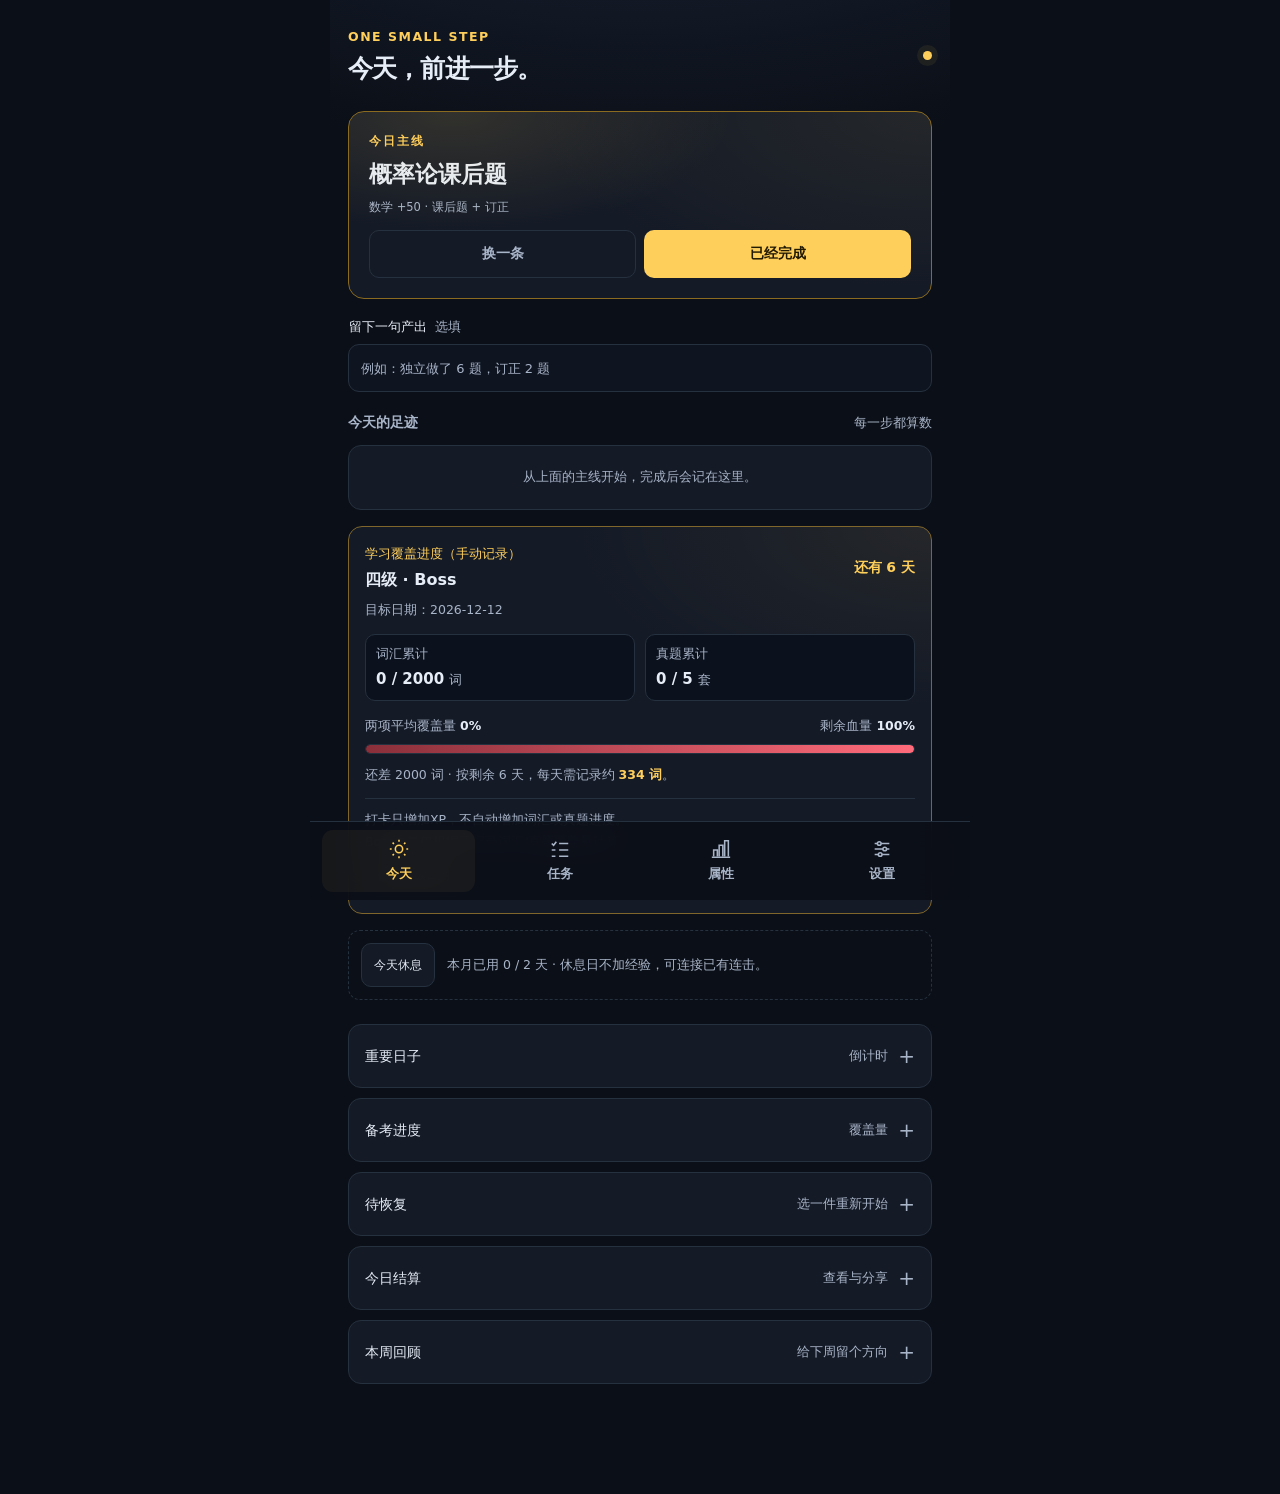
==== commit 6920e058: "Fix CET4 pacing, optional study tasks and progress integrity Preserve existing saves and distinguish" ====
--- a/index.html
+++ b/index.html
@@ -25,6 +25,7 @@
   <label class="output-label" for="studyOutput">留下一句产出 <span>选填</span></label>
   <input id="studyOutput" class="output-input" maxlength="120" placeholder="例如：独立做了 6 题，订正 2 题">
   <section aria-labelledby="timelineHeading"><div class="section-head"><h2 id="timelineHeading">今天的足迹</h2><span>每一步都算数</span></div><div class="tl" id="tl"></div></section>
+  <section class="boss" id="boss" aria-label="备考学习覆盖进度" hidden></section>
   <div class="rest-card"><button class="mini" id="btnRest" type="button">今天休息</button><p class="note" id="restNote"></p></div>
   <details class="today-fold" data-today="countdown"><summary>重要日子<span>倒计时</span></summary><div class="fold-body">
     <div class="taskhead"><h2>倒计时</h2><button class="mini" id="btnCdAdd" type="button">+ 添加</button></div><div class="cds" id="cds"></div>
@@ -37,8 +38,9 @@
 </section>
 <section class="page" id="p-panel" aria-label="属性">
   <header class="page-header"><div><span class="eyebrow">YOUR GROWTH</span><h1>成长，有迹可循。</h1></div></header>
-  <div class="hud"><div class="hud-top"><div class="lv"><small>Lv</small><span id="plv">1</span></div><div class="hud-title" id="profileTitle">我的成长</div></div><div class="bar"><i id="pxp"></i></div><div class="hud-meta"><span id="pxptxt">0 / 100</span><span id="ptotal">累计 0</span></div><div class="chips"><div class="chip hot"><b id="streak">0</b><span>连击学习日</span></div><div class="chip"><b id="dday">—</b><span id="ddlabel">倒计时</span></div><div class="chip"><b id="todayn">0</b><span>今日记录</span></div></div></div>
-  <h2>六项属性</h2><div class="attrs" id="attrs"></div>
+  <div class="hud"><div class="hud-top"><div class="lv"><small>Lv</small><span id="plv">1</span></div><div class="hud-title" id="profileTitle">我的成长</div></div><div class="bar"><i id="pxp"></i></div><div class="hud-meta"><span id="pxptxt">0 / 100</span><span id="ptotal">累计 0</span></div><div class="chips"><div class="chip hot"><b id="streak">0</b><span>连续打卡日</span></div><div class="chip"><b id="dday">—</b><span id="ddlabel">倒计时</span></div><div class="chip"><b id="todayn">0</b><span>今日记录</span></div></div></div>
+  <p class="learning-days" id="learningDays">累计打卡 0 天 · 有效学习 0 天 · 本周达标 0/7</p>
+  <h2>六项属性</h2><div class="radar" id="radar"></div><div class="attrs" id="attrs"></div>
   <div class="section-head"><h2>近 16 周的足迹</h2><span>左右滑动 · 点选日期</span></div>
   <div class="hm"><div class="heat-layout"><div class="heat-weekdays" aria-hidden="true"><span></span><span>一</span><span>二</span><span>三</span><span>四</span><span>五</span><span>六</span><span>日</span></div><div id="heatScroll" class="heat-scroll" tabindex="0" aria-label="近16周学习热力图，可左右滚动"><div id="hmMonths" class="heat-months" aria-hidden="true"></div><div class="hmgrid" id="hm"></div></div></div><div class="hmlegend"><span>少</span><span class="sw" aria-hidden="true"><b style="background:#161d29"></b><b style="background:#4a3a17"></b><b style="background:#8a6b1f"></b><b style="background:#c9a03a"></b><b style="background:#ffcf5c"></b></span><span>多</span></div><p class="note" id="hmstat"></p><div class="hmdetail" id="hmdetail" hidden></div></div>
   <p class="note" id="trkSum"></p>
@@ -46,6 +48,7 @@
 <section class="page" id="p-tasks" aria-label="任务">
   <header class="page-header"><div><span class="eyebrow">MAKE IT HAPPEN</span><h1 id="taskTitle">从一件小事开始。</h1></div></header>
   <div class="taskhead"><h2>今天该做的</h2><button class="mini" id="btnManage" type="button">管理</button><button class="mini" id="btnNew" type="button">+ 新建</button></div>
+  <div class="task-shortcuts"><button class="mini" id="btnHomework" type="button">添加作业任务</button></div>
   <div class="dcard" id="doneCard"></div>
   <div class="form" id="taskForm" hidden>
     <div class="frow"><label for="fName">名称</label><input id="fName" maxlength="40" placeholder="例如：独立做一道数学题"></div>
@@ -54,7 +57,9 @@
     <div class="frow"><label for="fTime">时间</label><input id="fTime" type="time"></div>
     <div class="frow"><label for="fRepeat">频次</label><select id="fRepeat"><option value="daily">每天</option><option value="weekly">每周指定日期</option><option value="once">一次性</option></select></div>
     <fieldset id="fWeekdays" class="weekdays"><legend>每周日期</legend><label><input type="checkbox" name="weekday" value="1"><span>周一</span></label><label><input type="checkbox" name="weekday" value="2"><span>周二</span></label><label><input type="checkbox" name="weekday" value="3"><span>周三</span></label><label><input type="checkbox" name="weekday" value="4"><span>周四</span></label><label><input type="checkbox" name="weekday" value="5"><span>周五</span></label><label><input type="checkbox" name="weekday" value="6"><span>周六</span></label><label><input type="checkbox" name="weekday" value="7"><span>周日</span></label></fieldset>
+    <p class="note attendance-note" id="attendanceNote" hidden>全勤需要课表：请把频次设为「每周指定日期」，再勾选实际有课的日子。</p>
     <div class="frow"><label for="fDesc">说明</label><input id="fDesc" maxlength="120" placeholder="把动作写得足够小"></div>
+    <label class="check-line"><input type="checkbox" id="fOptional"><span>按需任务（不计入今日完成率）</span></label>
     <label class="check-line"><input type="checkbox" id="fPaused">暂停这条任务</label><div class="tools"><button id="fSave" type="button">保存任务</button><button id="fCancel" type="button">取消</button></div>
   </div>
   <div class="tasks" id="tasks"></div><div class="tools"><button id="btnResetTasks" type="button">恢复默认任务</button></div>
--- a/app.css
+++ b/app.css
@@ -254,5 +254,16 @@
 .save-warning{margin:10px 0;padding:12px 14px;background:#4b202c;color:#ffd7df;border:1px solid #9f4e61;border-radius:12px;font-size:13px}.sr-only{position:absolute;width:1px;height:1px;padding:0;margin:-1px;overflow:hidden;clip:rect(0,0,0,0);white-space:nowrap;border:0}
 #toast{bottom:calc(var(--tabh) + env(safe-area-inset-bottom) + 18px);width:calc(100% - 32px);max-width:540px;pointer-events:none}#toast>div{display:flex;align-items:center;justify-content:space-between;gap:15px;pointer-events:auto;font-size:14px;padding:10px 14px}#toast button{min-width:56px;min-height:44px;background:transparent;color:var(--gold);border:1px solid #ffcf5c66;border-radius:8px;padding:0 10px;font-weight:600}
 .level-overlay{position:fixed;inset:0;z-index:100;background:#05080edb;display:flex;align-items:center;justify-content:center;padding:24px;backdrop-filter:blur(10px)}.level-content{width:100%;max-width:360px;text-align:center;background:radial-gradient(300px 240px at 50% 0,#ffcf5c24,transparent),var(--panel);border:1px solid #80662a;border-radius:24px;padding:32px 24px;box-shadow:0 24px 80px #0006}.level-mark{font-size:66px;color:var(--gold);margin:12px 0}.level-content h2{font-size:44px;color:var(--gold);margin:4px}.level-content h3{font-size:22px;margin:8px}.level-content p{color:var(--dim);font-size:13px}.level-content button{background:var(--gold);color:#211900;border:0;margin-top:20px}
-@media(max-width:370px){body{padding-left:12px;padding-right:12px}h1{font-size:23px}.setrow{padding:13px}.tl .row{gap:6px}.section-head>span{font-size:12.5px}.rest-card{align-items:flex-start}.chip b{font-size:21px}}
+/* Manually recorded study coverage and the six-attribute overview. */
+.learning-days{margin:12px 2px 0;color:var(--dim);font-size:12.5px;line-height:1.75;overflow-wrap:anywhere}
+.radar{background:var(--panel);border:1px solid var(--line);border-radius:13px;padding:6px 8px 12px;margin-bottom:9px}
+.radar:empty{display:none}.radar svg{display:block;width:100%;max-width:360px;margin:0 auto}.radar-note{font-size:12.5px;line-height:1.7;color:var(--dim);margin:0 8px;text-align:center}
+.boss{background:radial-gradient(360px 180px at 100% 0,#ffcf5c12,transparent),var(--panel);border:1px solid #80662a;border-radius:14px;padding:16px;margin:16px 0}
+.boss-top{display:flex;align-items:center;justify-content:space-between;gap:12px;flex-wrap:wrap}.boss-top>div{min-width:0;flex:1 1 180px}.boss-kicker{font-size:12.5px;color:var(--gold);line-height:1.6}.boss-name{font-size:16px;font-weight:700;line-height:1.5;color:var(--txt);margin:4px 0 0;overflow-wrap:anywhere}.boss-countdown{color:var(--gold);font-weight:700;font-size:14px;line-height:1.6;font-variant-numeric:tabular-nums}.boss-date{font-size:12.5px;line-height:1.6;color:var(--dim);margin:8px 0 0}
+.boss-records{display:grid;grid-template-columns:minmax(0,1fr) minmax(0,1fr);gap:10px;margin:14px 0}.boss-records>div{background:#0b111d;border:1px solid var(--line);border-radius:10px;padding:10px;min-width:0}.boss-records span{display:block;font-size:12.5px;color:var(--dim)}.boss-records b{display:block;margin-top:4px;font-size:15px;font-variant-numeric:tabular-nums;overflow-wrap:anywhere}.boss-records small{font-size:12.5px;color:var(--dim);font-weight:400}
+.boss-hp{display:flex;justify-content:space-between;gap:8px;flex-wrap:wrap;font-size:12.5px;color:var(--dim);line-height:1.7;font-variant-numeric:tabular-nums}.boss-hp b{color:var(--txt);font-weight:600}.boss .hp{height:10px;border-radius:10px;background:#0a0e15;border:1px solid var(--line);overflow:hidden;margin:8px 0 10px}.boss .hp i{display:block;height:100%;border-radius:10px;background:linear-gradient(90deg,#8a2f3a,#ff6b7a);transition:width .45s cubic-bezier(.2,.8,.2,1)}
+.boss .pace,.trk .pace{font-size:12.5px;color:var(--dim);line-height:1.75;margin:8px 0 0;overflow-wrap:anywhere}.boss .pace b,.trk .pace b{color:var(--gold)}.boss-explain{font-size:12.5px;color:var(--dim);line-height:1.75;margin:12px 0 0;padding-top:10px;border-top:1px solid var(--line);overflow-wrap:anywhere}
+.task-shortcuts{margin:0 0 12px}.task-shortcuts .mini{font-size:13px;color:var(--gold);border-color:#80662a}.check-line input{flex:none}.attendance-note{margin:6px 0 14px;padding:10px 12px;border-left:2px solid var(--gold);background:#ffcf5c0a;border-radius:0 8px 8px 0}
+.vocab-entry{display:grid;grid-template-columns:minmax(0,1fr) auto;gap:8px;margin-top:12px;min-width:0}.vocab-entry label{grid-column:1/-1;font-size:13px;line-height:1.6;color:var(--txt)}.vocab-entry input[type=number]{width:100%;min-width:0;min-height:44px;background:#0a0e15;border:1px solid var(--line);border-radius:9px;color:var(--txt);padding:10px;font:inherit;font-size:16px}.vocab-entry button{min-height:44px;min-width:44px;background:#ffcf5c18;border:1px solid #80662a;border-radius:9px;color:var(--gold);padding:10px 12px;font:inherit;font-size:13px;cursor:pointer;white-space:normal}.vocab-entry button:active{background:#ffcf5c2b}.vocab-entry button:disabled{opacity:.55}.vocab-entry small,.vocab-entry>p,.vocab-entry .errornote{grid-column:1/-1;display:block;font-size:12.5px;line-height:1.7;color:var(--dim);margin:0;overflow-wrap:anywhere}.vocab-entry .errornote{color:#ffb5bf}.vocab-entry input[aria-invalid=true]{border-color:var(--danger)}
+@media(max-width:370px){body{padding-left:12px;padding-right:12px}h1{font-size:23px}.setrow{padding:13px}.tl .row{gap:6px}.section-head>span{font-size:12.5px}.rest-card{align-items:flex-start}.chip b{font-size:21px}.boss{padding:14px}.boss-top{gap:8px}.boss-records{gap:8px}.boss-records>div{padding:9px}.vocab-entry button{max-width:144px}}
 @media(prefers-reduced-motion:reduce){*,*:before,*:after{animation:none!important;transition:none!important;scroll-behavior:auto!important}}
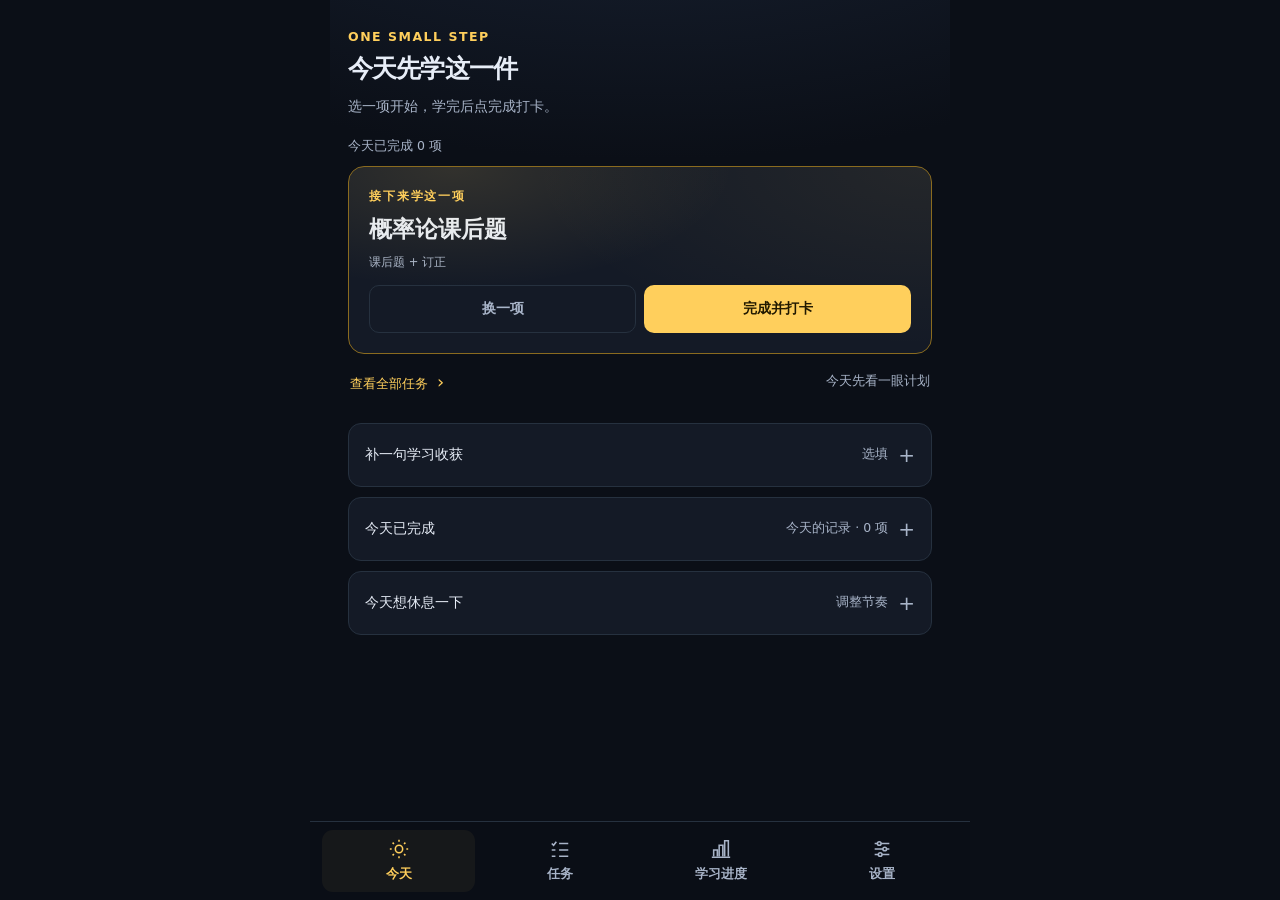
==== commit bd1a56c7: "Simplify Today and show save issues only when needed Keep one clear study action on Today; move prog" ====
--- a/index.html
+++ b/index.html
@@ -17,16 +17,21 @@
 </head>
 <body>
 <div class="demobar" id="demobar" hidden><b>演示模式</b> · 数据是假的，不会写进存档 <span id="demobarHint" hidden>关闭页面即可退出</span><a href="./" id="demobarLink">退出演示</a></div>
-<div id="saveWarning" class="save-warning" role="alert" hidden></div>
 <main>
 <section class="page" id="p-today" aria-label="今天">
-  <header class="page-header"><div><span class="eyebrow">ONE SMALL STEP</span><h1>今天，前进一步。</h1></div><span class="header-dot" aria-hidden="true"></span></header>
+  <header class="page-header today-header"><div><span class="eyebrow">ONE SMALL STEP</span><h1>今天先学这一件</h1><p class="today-intro">选一项开始，学完后点完成打卡。</p></div></header>
+  <p class="today-summary" id="todaySummary">今天还没有打卡</p>
   <div class="focus" id="focus"></div>
-  <label class="output-label" for="studyOutput">留下一句产出 <span>选填</span></label>
-  <input id="studyOutput" class="output-input" maxlength="120" placeholder="例如：独立做了 6 题，订正 2 题">
-  <section aria-labelledby="timelineHeading"><div class="section-head"><h2 id="timelineHeading">今天的足迹</h2><span>每一步都算数</span></div><div class="tl" id="tl"></div></section>
+  <div class="today-links"><button id="btnTodayTasks" type="button">查看全部任务 <span aria-hidden="true">›</span></button><button id="btnMinimum" type="button">今天先看一眼计划</button></div>
+  <details class="today-fold today-secondary"><summary>补一句学习收获<span>选填</span></summary><div class="fold-body"><label class="sr-only" for="studyOutput">本次学习收获</label><input id="studyOutput" class="output-input" maxlength="120" placeholder="例如：做了 6 题，订正 2 题"></div></details>
+  <details class="today-fold today-secondary"><summary id="timelineHeading">今天已完成<span id="timelineSummary">查看记录与撤销</span></summary><div class="fold-body"><div class="tl" id="tl" aria-label="今天的学习记录"></div></div></details>
+  <details class="today-fold today-secondary"><summary>今天想休息一下<span>调整节奏</span></summary><div class="fold-body"><div class="rest-card"><button class="mini" id="btnRest" type="button">今天休息</button><p class="note" id="restNote"></p></div></div></details>
+</section>
+<section class="page" id="p-panel" aria-label="学习进度">
+  <header class="page-header"><div><span class="eyebrow">YOUR GROWTH</span><h1>学习进度</h1></div></header>
+  <div class="hud"><div class="hud-top"><div class="lv"><small>Lv</small><span id="plv">1</span></div><div class="hud-title" id="profileTitle">我的成长</div></div><div class="bar"><i id="pxp"></i></div><div class="hud-meta"><span id="pxptxt">0 / 100</span><span id="ptotal">累计 0</span></div><div class="chips"><div class="chip hot"><b id="streak">0</b><span>连续打卡日</span></div><div class="chip"><b id="dday">—</b><span id="ddlabel">倒计时</span></div><div class="chip"><b id="todayn">0</b><span>今日记录</span></div></div></div>
+  <p class="learning-days" id="learningDays">累计打卡 0 天 · 有效学习 0 天 · 本周达标 0/7</p>
   <section class="boss" id="boss" aria-label="备考学习覆盖进度" hidden></section>
-  <div class="rest-card"><button class="mini" id="btnRest" type="button">今天休息</button><p class="note" id="restNote"></p></div>
   <details class="today-fold" data-today="countdown"><summary>重要日子<span>倒计时</span></summary><div class="fold-body">
     <div class="taskhead"><h2>倒计时</h2><button class="mini" id="btnCdAdd" type="button">+ 添加</button></div><div class="cds" id="cds"></div>
     <div class="form" id="cdForm" hidden><div class="frow"><label for="cdName">名称</label><input id="cdName" maxlength="20" placeholder="例如：期末考试"></div><div class="frow"><label for="cdDate">日期</label><input id="cdDate" type="date"></div><div class="tools"><button id="cdSave" type="button">保存</button><button id="cdCancel" type="button">取消</button><button id="cdDel" type="button">删除</button></div></div>
@@ -35,11 +40,6 @@
   <details class="today-fold" data-today="gaps"><summary><span id="gapsTitle">待恢复</span><span>选一件重新开始</span></summary><div class="fold-body"><div class="gaps" id="gaps"></div></div></details>
   <details class="today-fold" data-today="report"><summary>今日结算<span>查看与分享</span></summary><div class="fold-body"><div class="rep" id="rep"></div><div class="tools"><button id="btnCopy" type="button">复制战报</button><button id="btnShare" type="button">分享战报</button></div></div></details>
   <details class="today-fold" data-today="weekly"><summary>本周回顾<span>给下周留个方向</span></summary><div class="fold-body"><div class="rep" id="weeklyRep"></div><button class="copybtn" id="btnWeeklyCopy" type="button">复制周回顾</button></div></details>
-</section>
-<section class="page" id="p-panel" aria-label="属性">
-  <header class="page-header"><div><span class="eyebrow">YOUR GROWTH</span><h1>成长，有迹可循。</h1></div></header>
-  <div class="hud"><div class="hud-top"><div class="lv"><small>Lv</small><span id="plv">1</span></div><div class="hud-title" id="profileTitle">我的成长</div></div><div class="bar"><i id="pxp"></i></div><div class="hud-meta"><span id="pxptxt">0 / 100</span><span id="ptotal">累计 0</span></div><div class="chips"><div class="chip hot"><b id="streak">0</b><span>连续打卡日</span></div><div class="chip"><b id="dday">—</b><span id="ddlabel">倒计时</span></div><div class="chip"><b id="todayn">0</b><span>今日记录</span></div></div></div>
-  <p class="learning-days" id="learningDays">累计打卡 0 天 · 有效学习 0 天 · 本周达标 0/7</p>
   <h2>六项属性</h2><div class="radar" id="radar"></div><div class="attrs" id="attrs"></div>
   <div class="section-head"><h2>近 16 周的足迹</h2><span>左右滑动 · 点选日期</span></div>
   <div class="hm"><div class="heat-layout"><div class="heat-weekdays" aria-hidden="true"><span></span><span>一</span><span>二</span><span>三</span><span>四</span><span>五</span><span>六</span><span>日</span></div><div id="heatScroll" class="heat-scroll" tabindex="0" aria-label="近16周学习热力图，可左右滚动"><div id="hmMonths" class="heat-months" aria-hidden="true"></div><div class="hmgrid" id="hm"></div></div></div><div class="hmlegend"><span>少</span><span class="sw" aria-hidden="true"><b style="background:#161d29"></b><b style="background:#4a3a17"></b><b style="background:#8a6b1f"></b><b style="background:#c9a03a"></b><b style="background:#ffcf5c"></b></span><span>多</span></div><p class="note" id="hmstat"></p><div class="hmdetail" id="hmdetail" hidden></div></div>
@@ -71,7 +71,7 @@
   <div class="setcard" data-sec="sync"><button class="setrow" type="button"><span class="lab">GitHub 云端备份</span><span class="val" id="vSync">未设置</span><span class="chev" aria-hidden="true">›</span></button><div class="setbody"><div class="inner"><p class="hubtip">可选：把存档同步到私有仓库 guangcat/life-rpg-data。令牌仅存本机，不包含在导出备份中。电脑自动拉取需另外配置。</p><label class="sr-only" for="syncTok">GitHub token</label><input id="syncTok" type="password" autocomplete="off" autocapitalize="off" spellcheck="false" placeholder="粘贴仅限该仓库的 GitHub token"><div class="tools"><button id="btnSync" type="button">立即同步</button><button id="btnRestore" type="button">从云端恢复</button></div><div class="tools"><button id="btnSyncOff" type="button">停用同步</button><button id="btnOverwrite" type="button">用本机覆盖云端</button></div><p class="note" id="syncNote" role="status"></p></div></div></div>
   <div class="setcard" data-sec="cal"><button class="setrow" type="button"><span class="lab">日历提醒</span><span class="val" id="vCal">—</span><span class="chev" aria-hidden="true">›</span></button><div class="setbody"><div class="inner"><p class="hubtip">按任务时间与频次导出，包含日历提醒。应用是源头，修改任务后需重新导出；建议使用单独的 Life RPG 日历。</p><div class="tools"><button id="btnIcsShare" type="button">分享到日历</button><button id="btnIcsDown" type="button">导出 .ics</button></div><p class="note" id="icsNote"></p></div></div></div>
   <div class="setcard swrow"><label class="lab" for="swSound">完成音效</label><label class="switch"><input type="checkbox" id="swSound" aria-label="完成音效"><span></span></label></div>
-  <div class="setcard" data-sec="data"><button class="setrow" type="button"><span class="lab">本机备份与恢复</span><span class="val" id="vData">—</span><span class="chev" aria-hidden="true">›</span></button><div class="setbody"><div class="inner"><div class="tools" id="dataTools"><button id="btnExp" type="button">导出 JSON 备份</button><button id="btnImport" type="button">导入备份</button><input type="file" id="fileImp" accept=".json,application/json" hidden></div><div class="tools"><button id="btnRecovery" type="button">恢复上一次存档</button><button id="btnPersist" type="button">保护本机存档</button></div><p class="note" id="storageState" role="status"></p><p class="note" id="bknote"></p></div></div></div>
+  <div class="setcard" data-sec="data"><button class="setrow" type="button"><span class="lab">本机备份与恢复</span><span class="val" id="vData">—</span><span class="chev" aria-hidden="true">›</span></button><div class="setbody"><div class="inner"><div id="saveWarning" class="save-warning" role="status" hidden></div><div class="tools" id="dataTools"><button id="btnExp" type="button">导出 JSON 备份</button><button id="btnImport" type="button">导入备份</button><input type="file" id="fileImp" accept=".json,application/json" hidden></div><div class="tools"><button id="btnRecovery" type="button">恢复上一次存档</button><button id="btnPersist" type="button">保护本机存档</button></div><p class="note" id="storageState" role="status"></p><p class="note" id="bknote"></p></div></div></div>
   <div id="demoBlock"><div class="setcard" data-sec="demo"><button class="setrow" type="button"><span class="lab">演示模式</span><span class="val" id="vDemo">关</span><span class="chev" aria-hidden="true">›</span></button><div class="setbody"><div class="inner"><p class="note">使用假数据，适合把手机递给朋友体验。</p><div class="tools"><button id="btnDemo" type="button">进入演示</button><button id="btnDemoLock" type="button">演示并隐藏退出</button></div></div></div></div></div>
   <div class="setcard danger" data-sec="danger"><button class="setrow" type="button"><span class="lab red">重置所有进度</span><span class="chev" aria-hidden="true">›</span></button><div class="setbody"><div class="inner"><p class="hubtip">将清空当前经验、记录与任务；先导出备份。重置前会保留一个本机恢复点，后续导入或重置会替换该恢复点。</p><button class="copybtn red" id="btnRst" type="button">重置所有进度</button></div></div></div>
 </section>
@@ -79,11 +79,12 @@
 <nav class="tabbar" aria-label="主导航">
 <button data-p="today" type="button"><svg viewBox="0 0 24 24" fill="none" stroke="currentColor" stroke-width="1.7" aria-hidden="true"><circle cx="12" cy="12" r="4"/><path d="M12 2v2m0 16v2M2 12h2m16 0h2M5 5l1.5 1.5m11 11L19 19M5 19l1.5-1.5m11-11L19 5"/></svg><span>今天</span></button>
 <button data-p="tasks" type="button"><svg viewBox="0 0 24 24" fill="none" stroke="currentColor" stroke-width="1.7" aria-hidden="true"><path d="m3 6 2 2 3-4M11 6h10M3 13h4m4 0h10M3 20h4m4 0h10"/></svg><span>任务</span></button>
-<button data-p="panel" type="button"><svg viewBox="0 0 24 24" fill="none" stroke="currentColor" stroke-width="1.7" aria-hidden="true"><path d="M4 20v-7h4v7m2 0V8h4v12m2 0V3h4v17M2 21h20"/></svg><span>属性</span></button>
+<button data-p="panel" type="button"><svg viewBox="0 0 24 24" fill="none" stroke="currentColor" stroke-width="1.7" aria-hidden="true"><path d="M4 20v-7h4v7m2 0V8h4v12m2 0V3h4v17M2 21h20"/></svg><span>学习进度</span></button>
 <button data-p="setup" type="button"><svg viewBox="0 0 24 24" fill="none" stroke="currentColor" stroke-width="1.7" aria-hidden="true"><path d="M4 6h16M4 12h16M4 18h16"/><circle cx="9" cy="6" r="2" fill="var(--bg)"/><circle cx="15" cy="12" r="2" fill="var(--bg)"/><circle cx="10" cy="18" r="2" fill="var(--bg)"/></svg><span>设置</span></button>
 </nav>
 <div id="toast" role="status" aria-live="polite" aria-atomic="false"></div>
 <section id="levelCard" class="level-overlay" role="dialog" aria-modal="true" aria-labelledby="levelValue" hidden><div class="level-content"><span class="eyebrow">A LITTLE STRONGER</span><div class="level-mark" aria-hidden="true">✦</div><h2 id="levelValue">Lv 2</h2><h3 id="levelTitle">已在路上</h3><p>每一次开始，都在让你变得更强。</p><button id="btnLevelClose" class="copybtn" type="button">继续前进</button></div></section>
+<section id="saveDialog" class="level-overlay save-dialog" role="dialog" aria-modal="true" aria-labelledby="saveDialogTitle" hidden><div class="level-content"><h2 id="saveDialogTitle">这次记录还没有保存</h2><p id="saveDialogMessage"></p><button id="btnSaveExport" class="copybtn" type="button">先导出备份</button><button id="btnSaveSettings" class="copybtn" type="button">打开备份设置</button><button id="btnSaveClose" class="copybtn" type="button">稍后处理</button></div></section>
 <noscript>请启用 JavaScript 以使用战力面板。</noscript>
 <script type="module" src="./app.mjs"></script>
 </body>
--- a/app.css
+++ b/app.css
@@ -241,6 +241,7 @@
 .output-label{display:flex;gap:8px;align-items:baseline;margin:18px 1px 8px;font-size:13px}.output-label span{font-size:12.5px;color:var(--dim)}
 .output-input,#syncTok{width:100%;min-height:46px;border-radius:11px;border:1px solid var(--line);background:#0e1420;color:var(--txt);padding:11px 12px;font-size:16px;min-width:0}
 .output-input::placeholder{font-size:13px;color:var(--dim)}
+.today-header{margin-bottom:16px}.today-intro{font-size:14px;line-height:1.7;color:var(--dim);margin:9px 0 0}.today-summary{font-size:12.5px;color:var(--dim);margin:0 0 10px;line-height:1.7}.today-links{display:flex;align-items:center;justify-content:space-between;gap:10px;margin:6px 0 19px}.today-links button{min-height:44px;padding:7px 2px;background:transparent;border:0;color:var(--dim);font:inherit;font-size:12.5px;cursor:pointer;text-align:left}.today-links button:first-child{color:var(--gold)}.today-links button span{font-size:18px;margin-left:5px}.today-links button:disabled{opacity:.55}.today-secondary{background:transparent;border-color:#202b39}.today-secondary summary{min-height:52px;padding:13px 14px;font-size:13px}.today-secondary .fold-body{padding:0 14px 14px}.today-secondary .rest-card{margin:0;padding:0;border:0}.today-secondary .tl{margin-top:0}.today-secondary .tl .row{padding-left:10px;padding-right:10px}
 .tl{margin-top:12px}.tl .row{align-items:center;padding:12px 0;gap:10px}.tl .row .nm{min-width:0;overflow-wrap:anywhere}.task-output{display:block;font-size:12.5px;color:var(--dim);margin-top:4px}
 .rest-card{display:flex;align-items:center;gap:12px;margin:16px 0 24px;padding:12px;border:1px dashed var(--line);border-radius:12px}.rest-card .mini{flex:none}.rest-card .note{margin:0}
 .today-fold{border:1px solid var(--line);background:var(--panel);border-radius:13px;margin:10px 0;overflow:hidden}.today-fold summary{display:flex;align-items:center;justify-content:space-between;gap:10px;min-height:58px;padding:16px;font-size:14px;cursor:pointer;list-style:none}.today-fold summary::-webkit-details-marker{display:none}.today-fold summary:after{content:'+';font-size:20px;color:var(--dim)}.today-fold[open] summary:after{content:'−'}.today-fold summary>span:last-child{font-size:12.5px;color:var(--dim);margin-left:auto}.fold-body{padding:0 16px 16px}.fold-body>.note:first-child{margin-top:0}.fold-body h2:first-child{margin-top:0}
@@ -254,6 +255,7 @@
 .save-warning{margin:10px 0;padding:12px 14px;background:#4b202c;color:#ffd7df;border:1px solid #9f4e61;border-radius:12px;font-size:13px}.sr-only{position:absolute;width:1px;height:1px;padding:0;margin:-1px;overflow:hidden;clip:rect(0,0,0,0);white-space:nowrap;border:0}
 #toast{bottom:calc(var(--tabh) + env(safe-area-inset-bottom) + 18px);width:calc(100% - 32px);max-width:540px;pointer-events:none}#toast>div{display:flex;align-items:center;justify-content:space-between;gap:15px;pointer-events:auto;font-size:14px;padding:10px 14px}#toast button{min-width:56px;min-height:44px;background:transparent;color:var(--gold);border:1px solid #ffcf5c66;border-radius:8px;padding:0 10px;font-weight:600}
 .level-overlay{position:fixed;inset:0;z-index:100;background:#05080edb;display:flex;align-items:center;justify-content:center;padding:24px;backdrop-filter:blur(10px)}.level-content{width:100%;max-width:360px;text-align:center;background:radial-gradient(300px 240px at 50% 0,#ffcf5c24,transparent),var(--panel);border:1px solid #80662a;border-radius:24px;padding:32px 24px;box-shadow:0 24px 80px #0006}.level-mark{font-size:66px;color:var(--gold);margin:12px 0}.level-content h2{font-size:44px;color:var(--gold);margin:4px}.level-content h3{font-size:22px;margin:8px}.level-content p{color:var(--dim);font-size:13px}.level-content button{background:var(--gold);color:#211900;border:0;margin-top:20px}
+.save-dialog .level-content{text-align:left;padding:26px 22px;border-color:var(--line);background:var(--panel);border-radius:18px}.save-dialog .level-content h2{font-size:21px;line-height:1.5;color:var(--txt);margin:0}.save-dialog .level-content p{font-size:14px;line-height:1.8;margin:12px 0 20px}.save-dialog .copybtn{font-size:14px;margin-top:8px;min-height:46px}.save-dialog .copybtn:not(:first-of-type){background:transparent;border:1px solid var(--line);color:var(--txt)}.save-dialog #btnSaveClose{color:var(--dim);border-color:transparent}
 /* Manually recorded study coverage and the six-attribute overview. */
 .learning-days{margin:12px 2px 0;color:var(--dim);font-size:12.5px;line-height:1.75;overflow-wrap:anywhere}
 .radar{background:var(--panel);border:1px solid var(--line);border-radius:13px;padding:6px 8px 12px;margin-bottom:9px}
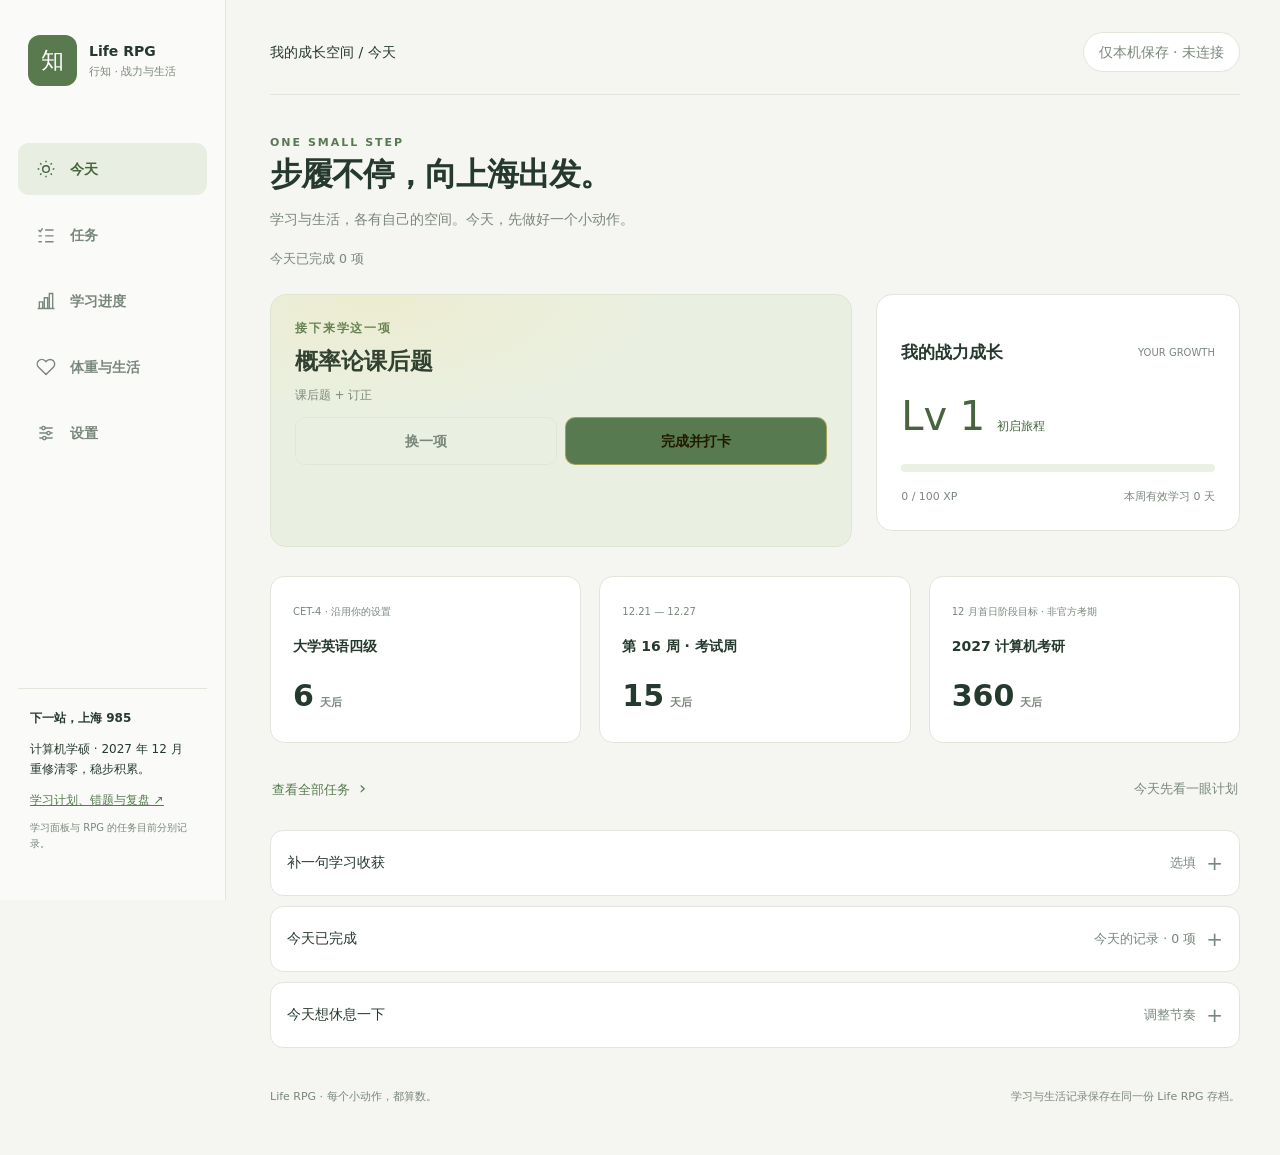
==== commit 1ddadc61: "Restyle Life RPG and add validated daily health records" ====
--- a/index.html
+++ b/index.html
@@ -3,7 +3,7 @@
 <head>
 <meta charset="utf-8">
 <meta name="viewport" content="width=device-width,initial-scale=1,viewport-fit=cover">
-<meta name="theme-color" content="#0b0f17">
+<meta name="theme-color" content="#f7f8f4">
 <meta name="apple-mobile-web-app-capable" content="yes">
 <meta name="mobile-web-app-capable" content="yes">
 <meta name="apple-mobile-web-app-status-bar-style" content="black-translucent">
@@ -14,14 +14,15 @@
 <link rel="apple-touch-icon" href="./icon-180.png">
 <link rel="icon" href="./icon-192.png">
 <link rel="stylesheet" href="./app.css">
+<link rel="stylesheet" href="./serene.css">
 </head>
 <body>
 <div class="demobar" id="demobar" hidden><b>演示模式</b> · 数据是假的，不会写进存档 <span id="demobarHint" hidden>关闭页面即可退出</span><a href="./" id="demobarLink">退出演示</a></div>
-<main>
+<div class="life-brand"><span class="brand-mark">知</span><div><b>Life RPG</b><small>行知 · 战力与生活</small></div></div><div class="life-topbar"><span id="pageLabel">我的成长空间 / 今天</span><button type="button" id="lifeSyncButton"><i></i><span id="lifeSync">仅本机保存</span></button></div><main>
 <section class="page" id="p-today" aria-label="今天">
-  <header class="page-header today-header"><div><span class="eyebrow">ONE SMALL STEP</span><h1>今天先学这一件</h1><p class="today-intro">选一项开始，学完后点完成打卡。</p></div></header>
+  <header class="page-header today-header"><div><span class="eyebrow">ONE SMALL STEP</span><h1>步履不停，向上海出发。</h1><p class="today-intro">学习与生活，各有自己的空间。今天，先做好一个小动作。</p></div></header>
   <p class="today-summary" id="todaySummary">今天还没有打卡</p>
-  <div class="focus" id="focus"></div>
+  <div class="today-grid"><div class="focus" id="focus"></div><div class="growth-summary" id="growthSummary"></div></div><div class="home-countdowns" id="homeCountdowns"></div>
   <div class="today-links"><button id="btnTodayTasks" type="button">查看全部任务 <span aria-hidden="true">›</span></button><button id="btnMinimum" type="button">今天先看一眼计划</button></div>
   <details class="today-fold today-secondary"><summary>补一句学习收获<span>选填</span></summary><div class="fold-body"><label class="sr-only" for="studyOutput">本次学习收获</label><input id="studyOutput" class="output-input" maxlength="120" placeholder="例如：做了 6 题，订正 2 题"></div></details>
   <details class="today-fold today-secondary"><summary id="timelineHeading">今天已完成<span id="timelineSummary">查看记录与撤销</span></summary><div class="fold-body"><div class="tl" id="tl" aria-label="今天的学习记录"></div></div></details>
@@ -49,6 +50,7 @@
   <header class="page-header"><div><span class="eyebrow">MAKE IT HAPPEN</span><h1 id="taskTitle">从一件小事开始。</h1></div></header>
   <div class="taskhead"><h2>今天该做的</h2><button class="mini" id="btnManage" type="button">管理</button><button class="mini" id="btnNew" type="button">+ 新建</button></div>
   <div class="task-shortcuts"><button class="mini" id="btnHomework" type="button">添加作业任务</button></div>
+  <details class="today-fold" id="timetableDetails" hidden><summary>我的课表<span>查看课程安排</span></summary><div class="fold-body"><div id="timetableReference"></div><p class="note" id="timetableStatus" role="status"></p></div></details>
   <div class="dcard" id="doneCard"></div>
   <div class="form" id="taskForm" hidden>
     <div class="frow"><label for="fName">名称</label><input id="fName" maxlength="40" placeholder="例如：独立做一道数学题"></div>
@@ -68,20 +70,22 @@
   <header class="page-header"><div><span class="eyebrow">MAKE IT YOURS</span><h1>按自己的节奏。</h1></div></header>
   <div class="setcard"><button class="setrow" id="btnUpdate" type="button"><span class="ico" aria-hidden="true">↻</span><span class="lab">检查并更新应用</span><span class="val" id="vVer">—</span></button></div>
   <div class="setcard" data-sec="profile"><button class="setrow" type="button"><span class="lab">个人与日切</span><span class="val">学习日设置</span><span class="chev" aria-hidden="true">›</span></button><div class="setbody"><div class="inner"><div class="frow"><label for="profileName">名字</label><input id="profileName" maxlength="20" placeholder="我的成长"></div><div class="frow"><label for="dayStart">日切</label><select id="dayStart"><option value="0">零点</option><option value="1">凌晨 1 点</option><option value="2">凌晨 2 点</option><option value="3">凌晨 3 点</option><option value="4">凌晨 4 点</option><option value="5">凌晨 5 点</option><option value="6">凌晨 6 点</option></select></div><p class="note">日切只影响新记录，历史日期保留。例如凌晨 4 点前的打卡记在前一个学习日。</p><button class="copybtn" id="btnProfileSave" type="button">保存设置</button></div></div></div>
-  <div class="setcard" data-sec="sync"><button class="setrow" type="button"><span class="lab">GitHub 云端备份</span><span class="val" id="vSync">未设置</span><span class="chev" aria-hidden="true">›</span></button><div class="setbody"><div class="inner"><p class="hubtip">可选：把存档同步到私有仓库 guangcat/life-rpg-data。令牌仅存本机，不包含在导出备份中。电脑自动拉取需另外配置。</p><label class="sr-only" for="syncTok">GitHub token</label><input id="syncTok" type="password" autocomplete="off" autocapitalize="off" spellcheck="false" placeholder="粘贴仅限该仓库的 GitHub token"><div class="tools"><button id="btnSync" type="button">立即同步</button><button id="btnRestore" type="button">从云端恢复</button></div><div class="tools"><button id="btnSyncOff" type="button">停用同步</button><button id="btnOverwrite" type="button">用本机覆盖云端</button></div><p class="note" id="syncNote" role="status"></p></div></div></div>
+  <div class="setcard" data-sec="sync"><button class="setrow" type="button"><span class="lab">云端同步</span><span class="val" id="vSync">未连接</span><span class="chev" aria-hidden="true">›</span></button><div class="setbody"><div class="inner">
+    <p class="hubtip">把学习记录保存到 GitHub 私有仓库，并读取你的课表。连接信息仅保存在当前设备。</p><label class="sr-only" for="syncTok">GitHub token</label><input id="syncTok" type="password" autocomplete="off" autocapitalize="off" spellcheck="false" placeholder="在这里粘贴 GitHub 访问令牌"><div class="tools"><button id="btnSync" type="button">立即同步</button><button id="btnRestore" type="button">从云端恢复</button></div><div class="tools"><button id="btnSyncOff" type="button">暂停自动同步</button><button id="btnTimetableLoad" type="button">读取我的课表</button></div><p class="note" id="syncNote" role="status"></p>
+    <div class="setcard recovery-tools" data-sec="data"><button class="setrow" type="button"><span class="lab">高级恢复</span><span class="val" id="vData" hidden></span><span class="chev" aria-hidden="true">›</span></button><div class="setbody"><div class="inner"><p class="note">仅在换设备、网络故障或需要找回记录时使用。</p><div id="saveWarning" class="save-warning" role="status" hidden></div><div class="tools" id="dataTools"><button id="btnExp" type="button">导出备用文件</button><button id="btnImport" type="button">导入备用文件</button><input type="file" id="fileImp" accept=".json,application/json" hidden></div><div class="tools"><button id="btnRecovery" type="button">恢复上一次存档</button><button id="btnPersist" type="button">保护本机存档</button></div><div class="tools"><button id="btnOverwrite" type="button">用本机覆盖云端</button></div><p class="note" id="storageState" role="status"></p><p class="note" id="bknote"></p></div></div></div>
+  </div></div></div>
   <div class="setcard" data-sec="cal"><button class="setrow" type="button"><span class="lab">日历提醒</span><span class="val" id="vCal">—</span><span class="chev" aria-hidden="true">›</span></button><div class="setbody"><div class="inner"><p class="hubtip">按任务时间与频次导出，包含日历提醒。应用是源头，修改任务后需重新导出；建议使用单独的 Life RPG 日历。</p><div class="tools"><button id="btnIcsShare" type="button">分享到日历</button><button id="btnIcsDown" type="button">导出 .ics</button></div><p class="note" id="icsNote"></p></div></div></div>
   <div class="setcard swrow"><label class="lab" for="swSound">完成音效</label><label class="switch"><input type="checkbox" id="swSound" aria-label="完成音效"><span></span></label></div>
-  <div class="setcard" data-sec="data"><button class="setrow" type="button"><span class="lab">本机备份与恢复</span><span class="val" id="vData">—</span><span class="chev" aria-hidden="true">›</span></button><div class="setbody"><div class="inner"><div id="saveWarning" class="save-warning" role="status" hidden></div><div class="tools" id="dataTools"><button id="btnExp" type="button">导出 JSON 备份</button><button id="btnImport" type="button">导入备份</button><input type="file" id="fileImp" accept=".json,application/json" hidden></div><div class="tools"><button id="btnRecovery" type="button">恢复上一次存档</button><button id="btnPersist" type="button">保护本机存档</button></div><p class="note" id="storageState" role="status"></p><p class="note" id="bknote"></p></div></div></div>
   <div id="demoBlock"><div class="setcard" data-sec="demo"><button class="setrow" type="button"><span class="lab">演示模式</span><span class="val" id="vDemo">关</span><span class="chev" aria-hidden="true">›</span></button><div class="setbody"><div class="inner"><p class="note">使用假数据，适合把手机递给朋友体验。</p><div class="tools"><button id="btnDemo" type="button">进入演示</button><button id="btnDemoLock" type="button">演示并隐藏退出</button></div></div></div></div></div>
   <div class="setcard danger" data-sec="danger"><button class="setrow" type="button"><span class="lab red">重置所有进度</span><span class="chev" aria-hidden="true">›</span></button><div class="setbody"><div class="inner"><p class="hubtip">将清空当前经验、记录与任务；先导出备份。重置前会保留一个本机恢复点，后续导入或重置会替换该恢复点。</p><button class="copybtn red" id="btnRst" type="button">重置所有进度</button></div></div></div>
 </section>
-</main>
+<section class="page" id="p-health" aria-label="体重与生活"><header class="page-header"><div><span class="eyebrow">CARE FOR YOUR EVERYDAY</span><h1>把自己，也放进计划里。</h1><p class="today-intro">只记录一次。云端同步成功后，ChatGPT 可以在你需要时读取。</p></div></header><div class="life-stats" id="healthStats"></div><div class="health-grid"><section class="life-card"><div class="section-head"><h2>记录这一天</h2><span>每项都可选</span></div><form id="healthForm"><label for="healthDate">日期</label><input id="healthDate" type="date" required><div class="health-form-row"><div><label for="healthWeight">体重 · kg</label><input id="healthWeight" type="number" min="20" max="500" step="0.01" inputmode="decimal" placeholder="例如 101.9"></div><div><label for="healthMeasured">测量条件</label><select id="healthMeasured"><option value="other">其他 / 未确认</option><option value="morning">晨起测量</option></select></div></div><div class="health-form-row"><div><label for="healthSleep">睡眠 · 小时</label><input id="healthSleep" type="number" min="0" max="24" step="0.1" inputmode="decimal" placeholder="选填"></div><div><label for="healthActivity">活动 · 分钟</label><input id="healthActivity" type="number" min="0" max="1440" step="1" inputmode="numeric" placeholder="选填"></div></div><label for="healthDiet">饮食记录</label><textarea id="healthDiet" maxlength="2000" placeholder="吃了什么？正常记下就好。"></textarea><label for="healthNote">补充说明</label><textarea id="healthNote" maxlength="2000" placeholder="测量时间、运动内容或今天的感受"></textarea><button class="life-primary" type="submit">保存这一天</button><p class="note" id="healthSaveStatus" role="status">同一天再次保存会更新这条记录。</p></form></section><div><section class="life-card"><div class="section-head"><h2>体重趋势</h2><span>最近 30 个自然日</span></div><div id="weightChart"></div><p class="note">空缺日不补零；线段连接实际测量。体重变化不计 XP。</p></section><section class="life-card sync-guide"><h2>记录一次，之后直接聊。</h2><p>在设置中连接原有私有数据仓库。看到“已同步到云端”后，可以说：“读取 Life RPG，看看我的体重趋势。”</p><p>未同步的本机记录，ChatGPT 读取不到。这也不是自动更新聊天记忆或自动推送消息。</p><button class="mini" id="healthGoSync" type="button">检查云端同步 →</button></section></div></div><section class="life-card"><div class="section-head"><h2>生活记录</h2><span>可编辑更正或补录</span></div><div id="healthHistory"></div></section></section><footer class="life-footer">Life RPG · 每个小动作，都算数。<span>学习与生活记录保存在同一份 Life RPG 存档。</span></footer></main>
 <nav class="tabbar" aria-label="主导航">
 <button data-p="today" type="button"><svg viewBox="0 0 24 24" fill="none" stroke="currentColor" stroke-width="1.7" aria-hidden="true"><circle cx="12" cy="12" r="4"/><path d="M12 2v2m0 16v2M2 12h2m16 0h2M5 5l1.5 1.5m11 11L19 19M5 19l1.5-1.5m11-11L19 5"/></svg><span>今天</span></button>
 <button data-p="tasks" type="button"><svg viewBox="0 0 24 24" fill="none" stroke="currentColor" stroke-width="1.7" aria-hidden="true"><path d="m3 6 2 2 3-4M11 6h10M3 13h4m4 0h10M3 20h4m4 0h10"/></svg><span>任务</span></button>
 <button data-p="panel" type="button"><svg viewBox="0 0 24 24" fill="none" stroke="currentColor" stroke-width="1.7" aria-hidden="true"><path d="M4 20v-7h4v7m2 0V8h4v12m2 0V3h4v17M2 21h20"/></svg><span>学习进度</span></button>
-<button data-p="setup" type="button"><svg viewBox="0 0 24 24" fill="none" stroke="currentColor" stroke-width="1.7" aria-hidden="true"><path d="M4 6h16M4 12h16M4 18h16"/><circle cx="9" cy="6" r="2" fill="var(--bg)"/><circle cx="15" cy="12" r="2" fill="var(--bg)"/><circle cx="10" cy="18" r="2" fill="var(--bg)"/></svg><span>设置</span></button>
-</nav>
+<button data-p="health" type="button"><svg viewBox="0 0 24 24" fill="none" stroke="currentColor" stroke-width="1.7" aria-hidden="true"><path d="M20.8 4.6a5.5 5.5 0 0 0-7.8 0L12 5.7l-1.1-1.1a5.5 5.5 0 0 0-7.8 7.8L12 21l8.8-8.6a5.5 5.5 0 0 0 0-7.8Z"/></svg><span>体重与生活</span></button><button data-p="setup" type="button"><svg viewBox="0 0 24 24" fill="none" stroke="currentColor" stroke-width="1.7" aria-hidden="true"><path d="M4 6h16M4 12h16M4 18h16"/><circle cx="9" cy="6" r="2" fill="var(--bg)"/><circle cx="15" cy="12" r="2" fill="var(--bg)"/><circle cx="10" cy="18" r="2" fill="var(--bg)"/></svg><span>设置</span></button>
+<div class="life-nav-foot"><b>下一站，上海 985</b><p>计算机学硕 · 2027 年 12 月<br>重修清零，稳步积累。</p><a href="https://shanghai-study-2027-nono.linenmoth2.chatgpt.site/#goals">学习计划、错题与复盘 ↗</a><small>学习面板与 RPG 的任务目前分别记录。</small></div></nav>
 <div id="toast" role="status" aria-live="polite" aria-atomic="false"></div>
 <section id="levelCard" class="level-overlay" role="dialog" aria-modal="true" aria-labelledby="levelValue" hidden><div class="level-content"><span class="eyebrow">A LITTLE STRONGER</span><div class="level-mark" aria-hidden="true">✦</div><h2 id="levelValue">Lv 2</h2><h3 id="levelTitle">已在路上</h3><p>每一次开始，都在让你变得更强。</p><button id="btnLevelClose" class="copybtn" type="button">继续前进</button></div></section>
 <section id="saveDialog" class="level-overlay save-dialog" role="dialog" aria-modal="true" aria-labelledby="saveDialogTitle" hidden><div class="level-content"><h2 id="saveDialogTitle">这次记录还没有保存</h2><p id="saveDialogMessage"></p><button id="btnSaveExport" class="copybtn" type="button">先导出备份</button><button id="btnSaveSettings" class="copybtn" type="button">打开备份设置</button><button id="btnSaveClose" class="copybtn" type="button">稍后处理</button></div></section>
--- a/app.css
+++ b/app.css
@@ -268,4 +268,5 @@
 .task-shortcuts{margin:0 0 12px}.task-shortcuts .mini{font-size:13px;color:var(--gold);border-color:#80662a}.check-line input{flex:none}.attendance-note{margin:6px 0 14px;padding:10px 12px;border-left:2px solid var(--gold);background:#ffcf5c0a;border-radius:0 8px 8px 0}
 .vocab-entry{display:grid;grid-template-columns:minmax(0,1fr) auto;gap:8px;margin-top:12px;min-width:0}.vocab-entry label{grid-column:1/-1;font-size:13px;line-height:1.6;color:var(--txt)}.vocab-entry input[type=number]{width:100%;min-width:0;min-height:44px;background:#0a0e15;border:1px solid var(--line);border-radius:9px;color:var(--txt);padding:10px;font:inherit;font-size:16px}.vocab-entry button{min-height:44px;min-width:44px;background:#ffcf5c18;border:1px solid #80662a;border-radius:9px;color:var(--gold);padding:10px 12px;font:inherit;font-size:13px;cursor:pointer;white-space:normal}.vocab-entry button:active{background:#ffcf5c2b}.vocab-entry button:disabled{opacity:.55}.vocab-entry small,.vocab-entry>p,.vocab-entry .errornote{grid-column:1/-1;display:block;font-size:12.5px;line-height:1.7;color:var(--dim);margin:0;overflow-wrap:anywhere}.vocab-entry .errornote{color:#ffb5bf}.vocab-entry input[aria-invalid=true]{border-color:var(--danger)}
 @media(max-width:370px){body{padding-left:12px;padding-right:12px}h1{font-size:23px}.setrow{padding:13px}.tl .row{gap:6px}.section-head>span{font-size:12.5px}.rest-card{align-items:flex-start}.chip b{font-size:21px}.boss{padding:14px}.boss-top{gap:8px}.boss-records{gap:8px}.boss-records>div{padding:9px}.vocab-entry button{max-width:144px}}
+.recovery-tools{margin:18px 0 0;border-color:var(--line);background:transparent}.recovery-tools>.setrow .lab{font-size:13px;color:var(--dim)}.course-day h3{font-size:14px;color:var(--gold);margin:18px 0 6px}.course-reference{padding:10px 0;border-bottom:1px solid var(--line);font-size:13px;line-height:1.7}.course-reference b,.course-reference span{display:block;overflow-wrap:anywhere}.course-reference span{color:var(--dim)}.course-reference.exempt{opacity:.65}
 @media(prefers-reduced-motion:reduce){*,*:before,*:after{animation:none!important;transition:none!important;scroll-behavior:auto!important}}
--- a/serene.css
+++ b/serene.css
@@ -0,0 +1,4 @@
+:root{--bg:#f5f6f2;--panel:#fff;--panel2:#f0f3ec;--line:#e1e6dc;--txt:#26392e;--dim:#7a877c;--gold:#577a50;--danger:#b55f55}html{background:var(--bg)}body{background:var(--bg);max-width:none;padding:32px 40px 50px 270px;font-size:14px;line-height:1.6}main,.life-topbar,.life-footer{max-width:1260px;margin:auto}.life-brand{position:fixed;left:28px;top:35px;width:184px;z-index:50;display:flex;align-items:center;gap:12px}.life-brand>b{background:#59794e;color:white;padding:7px 13px;border-radius:12px;font-size:23px}.life-brand strong,.life-brand small{display:block}.life-brand small{font-size:11px;color:var(--dim)}.life-topbar{display:flex;justify-content:space-between;align-items:center;border-bottom:1px solid var(--line);padding:0 0 22px;margin-bottom:35px}.life-topbar button{background:white;color:var(--dim);border:1px solid var(--line);border-radius:20px;padding:8px 15px}.tabbar{right:auto;top:0;bottom:0;width:226px;display:flex;flex-direction:column;justify-content:flex-start;padding:140px 18px 28px;background:#fafbf8;border-right:1px solid var(--line);border-top:0}.tabbar button{flex:0;flex-direction:row;justify-content:flex-start;gap:14px;padding:13px 18px;margin:3px 0;font-size:14px}.tabbar button.on{background:#e8eee1;color:#46653d}.nav-goal{margin-top:auto;padding:20px 12px;border-top:1px solid var(--line)}.nav-goal>*{display:block}.nav-goal small{font-size:11px;color:var(--dim);margin:8px 0}.nav-goal strong{font-size:17px}.nav-goal a{color:var(--gold);margin-top:14px}.life-footer{color:var(--dim);font-size:11px;margin-top:40px;display:flex;justify-content:space-between}h1{font-size:32px;font-weight:600;letter-spacing:-1px;margin:0 0 12px}h2{font-size:17px;color:var(--txt);letter-spacing:0;margin-top:28px}.eyebrow{font-size:11px;color:var(--gold);letter-spacing:2px}.page-intro{color:var(--dim);margin-bottom:28px}.today-grid{display:grid;grid-template-columns:1.6fr 1fr;gap:24px;margin:25px 0}.surface,.hud,.focus-card{background:white;border:1px solid var(--line);border-radius:18px;padding:24px;box-shadow:0 5px 22px #31442c03}.hud:after{display:none}.lv{text-shadow:none}.bar,.card .cbar{background:#edf0e9}.bar>i{background:#6b8a58}.health-grid{display:grid;grid-template-columns:1fr 1.2fr;gap:24px}.health-stats,.home-countdowns{display:grid;grid-template-columns:repeat(3,1fr);gap:18px;margin:24px 0}.health-stats>*,.home-countdowns>*{padding:22px;background:white;border:1px solid var(--line);border-radius:14px}.health-stats strong,.home-countdowns strong{font-size:28px;display:block;font-weight:600}.health-stats small,.home-countdowns small{display:block;color:var(--dim)}.health-form{display:grid;grid-template-columns:1fr 1fr;gap:16px}.health-form label{display:flex;flex-direction:column;gap:7px;color:var(--dim);font-size:12px}.health-form .wide{grid-column:1/-1}input,textarea,select{background:#f9faf7!important;color:var(--txt)!important;border:1px solid var(--line)!important;border-radius:9px;padding:11px;font:inherit;width:100%;max-width:100%}button{font:inherit;cursor:pointer}button:focus-visible,a:focus-visible{outline:3px solid #94ab76;outline-offset:3px}.primary{background:#59794e;color:white;border:0;padding:12px 20px;border-radius:10px}.muted,.sync-guide{color:var(--dim);font-size:12px}.sync-guide{padding:20px;background:#f3f6ee;border-radius:12px;margin-top:18px}.sync-guide button{color:var(--gold);background:white;border:1px solid var(--line);border-radius:8px;padding:8px 14px}.weight-chart{min-height:180px}.weight-chart svg{width:100%;height:190px;color:var(--gold)}.empty{padding:45px 20px;text-align:center;color:var(--dim)}.health-history{overflow:auto;margin-top:24px}table{width:100%;border-collapse:collapse;min-width:650px}th,td{text-align:left;padding:13px;border-bottom:1px solid var(--line);font-size:12px}td button{background:#eef2e9;color:var(--gold);border:0;border-radius:6px;margin:2px;padding:5px 9px}.card,.chip,.task,.log-item,.sec,.cd{background:var(--panel);border-color:var(--line)}.attrs{grid-template-columns:repeat(3,1fr);gap:16px}.card{padding:20px}.focus-card{background:#eaf0e1}.focus-card input{background:white!important}a{color:var(--gold)}.modal,.sheet{background:white;color:var(--txt)}
+@media(max-width:900px){body{padding:24px 22px 100px 22px}.life-brand{position:static;width:auto;margin-bottom:20px}.tabbar{top:auto;right:0;bottom:0;width:100%;flex-direction:row;padding:7px 8px calc(7px + env(safe-area-inset-bottom));border-right:0;border-top:1px solid var(--line)}.tabbar button{flex:1;flex-direction:column;gap:4px;justify-content:center;font-size:11px;padding:8px 3px}.nav-goal{display:none}.life-topbar{margin-bottom:24px}.today-grid,.health-grid{grid-template-columns:1fr}.attrs{grid-template-columns:1fr 1fr}h1{font-size:27px}.health-stats,.home-countdowns{gap:8px}.health-stats>*,.home-countdowns>*{padding:14px 10px}.health-stats strong,.home-countdowns strong{font-size:23px}.surface{padding:18px}.life-footer{display:block}.life-footer span{display:block}}
+.brand-mark{background:#59794e;color:white;padding:7px 13px;border-radius:12px;font-size:23px}.life-nav-foot{margin-top:auto;padding:20px 12px;border-top:1px solid var(--line);font-size:12px}.life-nav-foot small{display:block;color:var(--dim);font-size:10px;margin-top:10px}.tabbar svg{width:20px;height:20px}.life-card,.growth-summary{background:white;border:1px solid var(--line);border-radius:16px;padding:24px;margin-bottom:20px}.life-stats{display:grid;grid-template-columns:repeat(3,1fr);gap:18px}.life-stats b{display:block;font-size:27px;margin:8px 0}.life-stats small{color:var(--dim)}.section-head{display:flex;align-items:center;justify-content:space-between;gap:10px;margin-bottom:18px}.section-head h2{margin:0}.section-head span{font-size:10px;color:var(--dim)}.health-form-row{display:grid;grid-template-columns:1fr 1fr;gap:16px}#healthForm label{display:block;font-size:12px;margin:13px 0 6px;color:var(--dim)}#healthForm textarea{min-height:65px;resize:vertical}.life-primary{margin-top:16px;width:100%;background:#59794e;color:white;border:0;padding:12px;border-radius:9px}.life-empty{padding:40px 20px;text-align:center;color:var(--dim)}.history-scroll{overflow:auto}.history-note{white-space:pre-wrap;overflow-wrap:anywhere;max-width:300px}td small{display:block;color:var(--dim);font-size:10px}.growth-number{font-size:40px;color:#48643e}.growth-number small{font-size:12px;margin-left:12px}.soft-progress{height:8px;border-radius:8px;background:#eaf0e3;overflow:hidden;margin:16px 0}.soft-progress i{display:block;height:100%;background:#6a8959}.growth-detail{display:flex;justify-content:space-between;font-size:11px;color:var(--dim)}.home-countdowns b{font-size:30px;display:block}.home-countdowns b small{display:inline;font-size:11px;margin-left:6px}.home-countdowns span{font-size:10px;color:var(--dim)}.home-countdowns h3{font-size:14px}#weightChart svg{width:100%;max-height:240px}.focus{background:#eaf0e1;border-color:#dce6d3;padding:24px;border-radius:16px}
+@media(max-width:900px){.life-nav-foot{display:none}.life-stats{gap:8px}.life-stats .life-card{padding:14px 10px}.life-stats b{font-size:20px}.life-stats small{font-size:10px}.life-card{padding:18px}.growth-summary{margin-bottom:0}}
